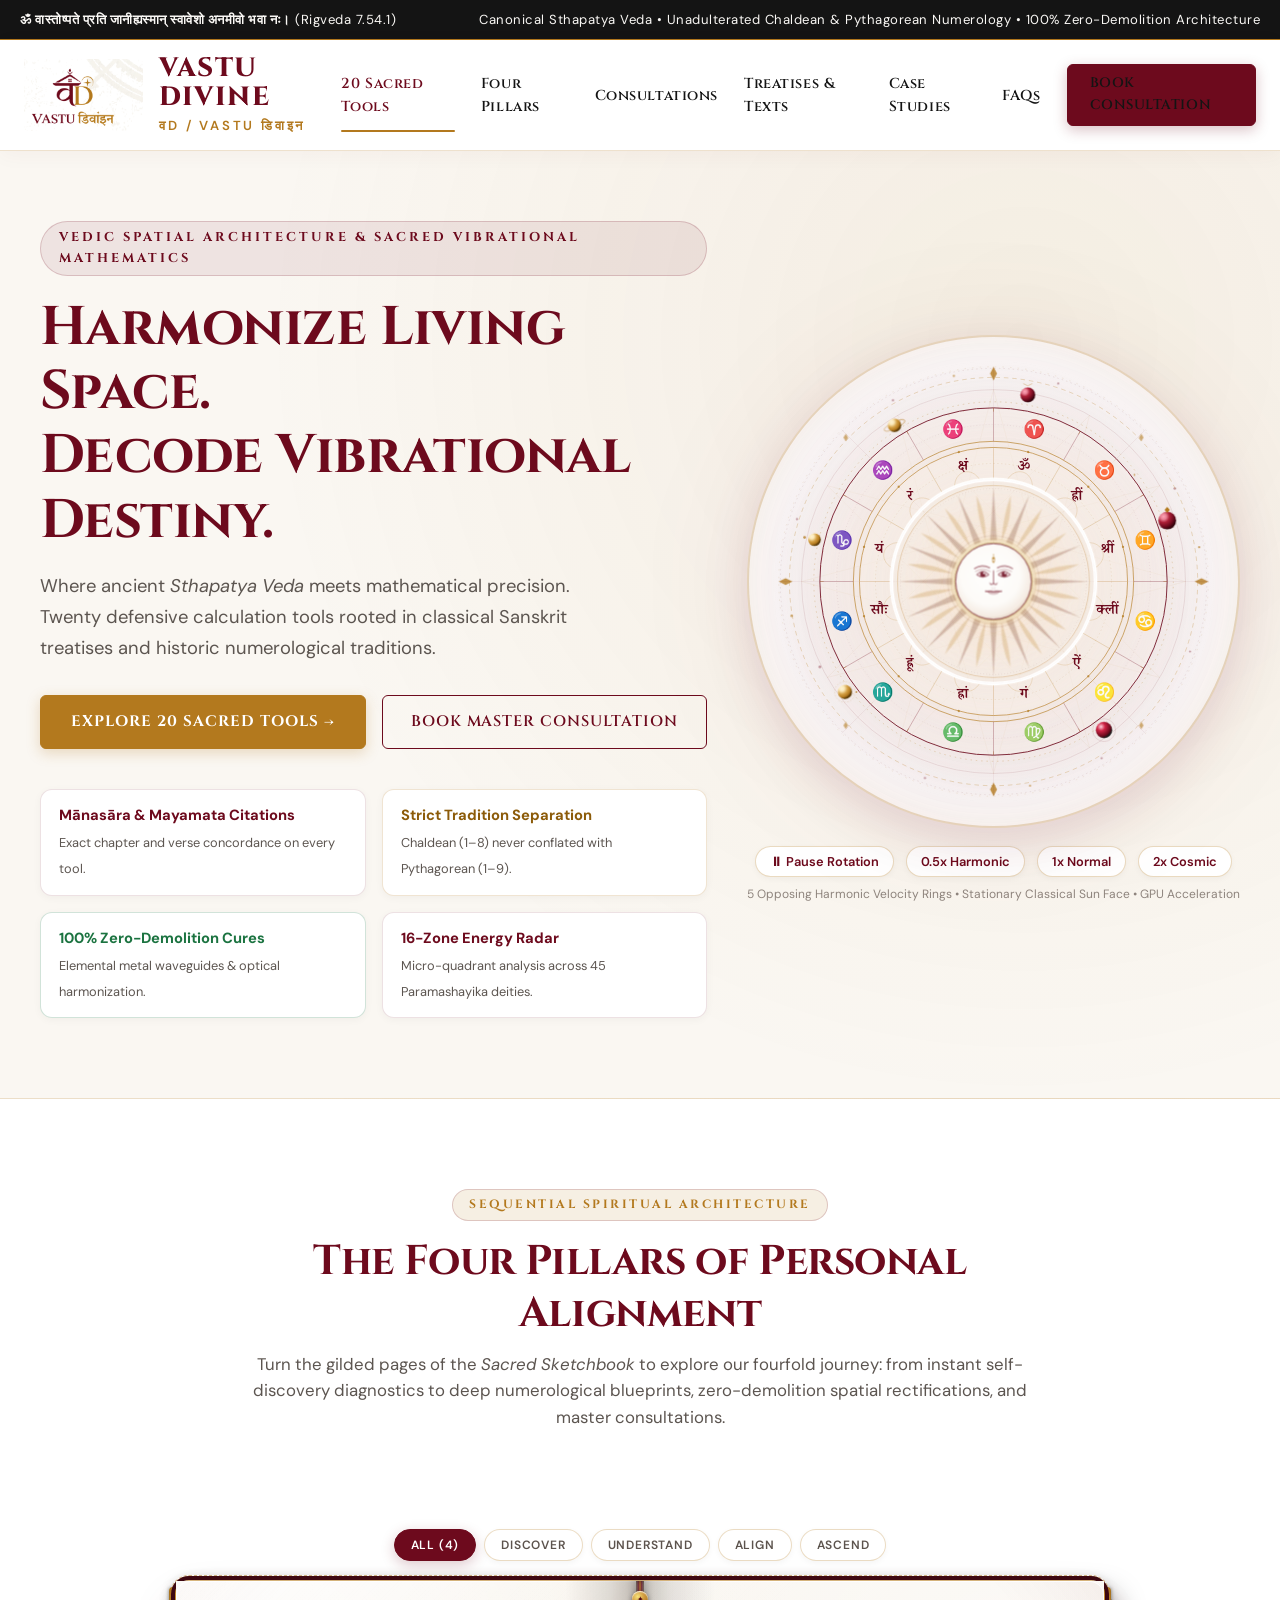
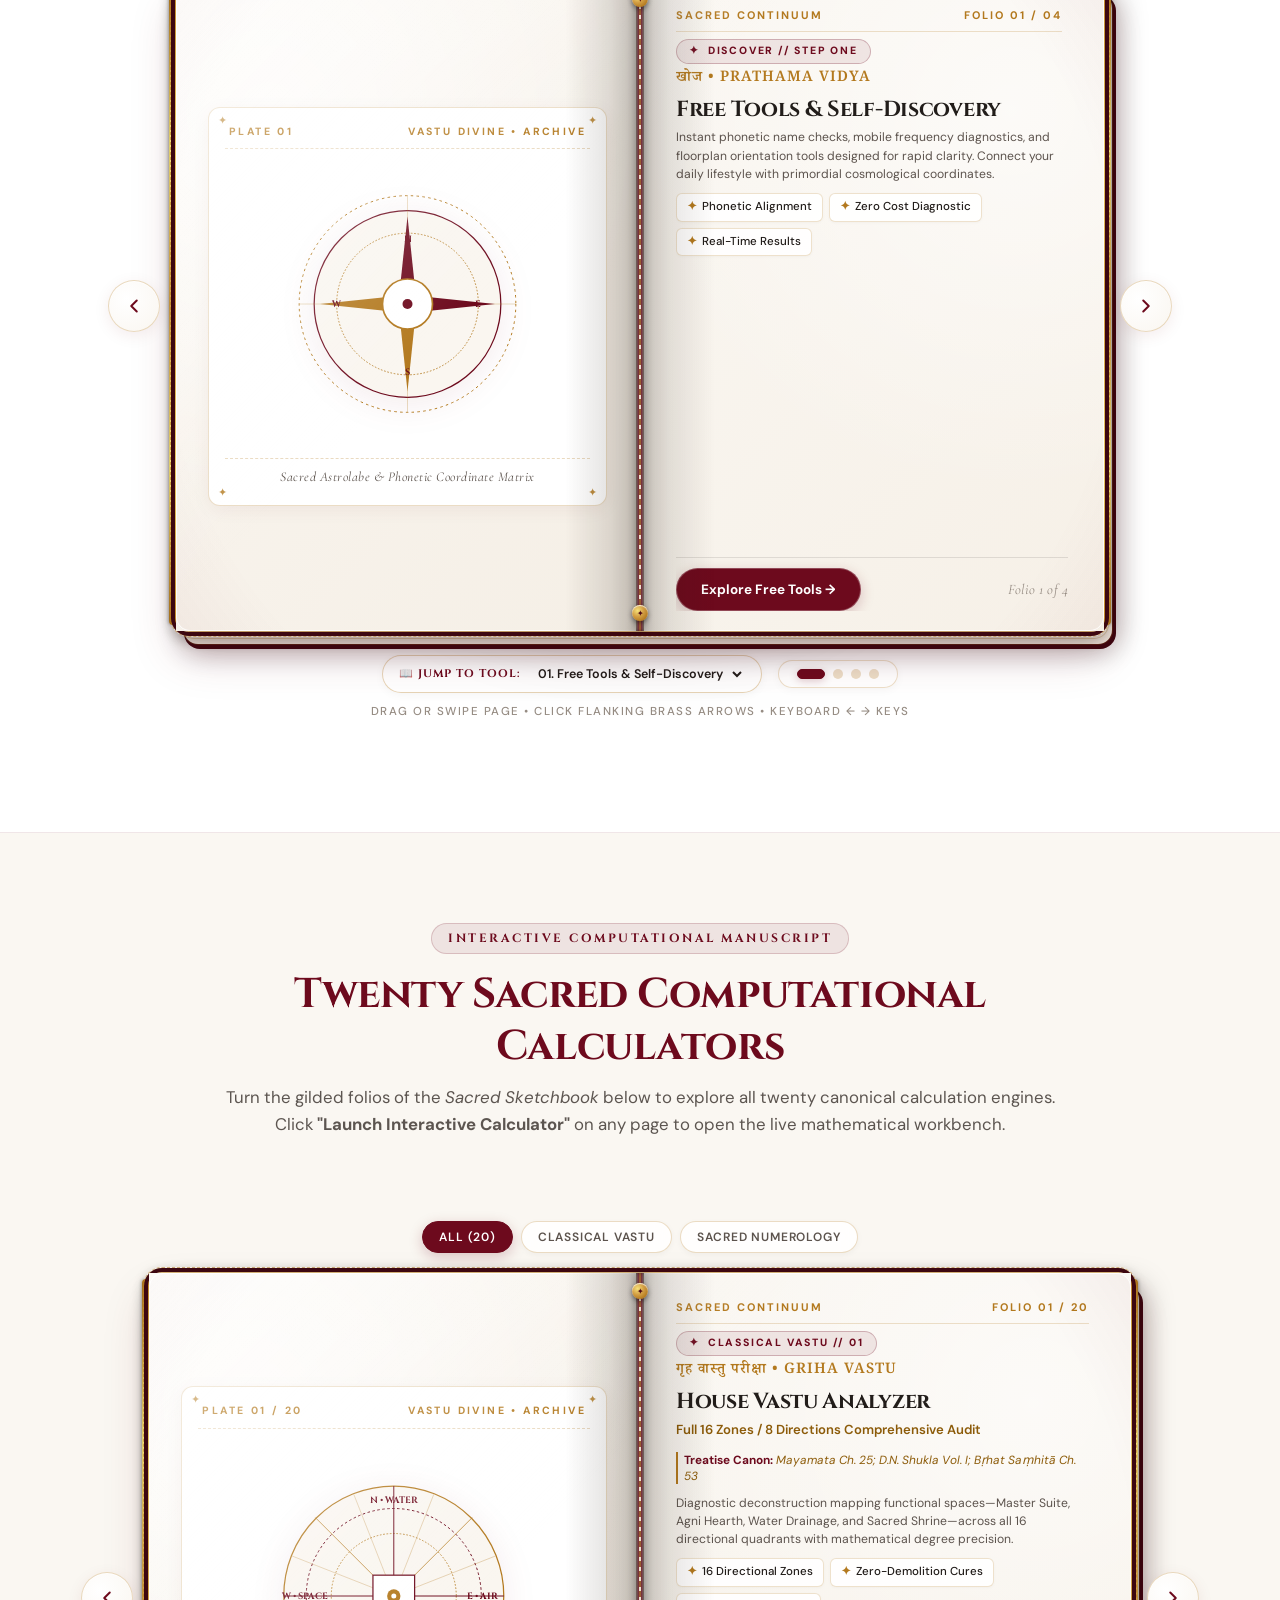
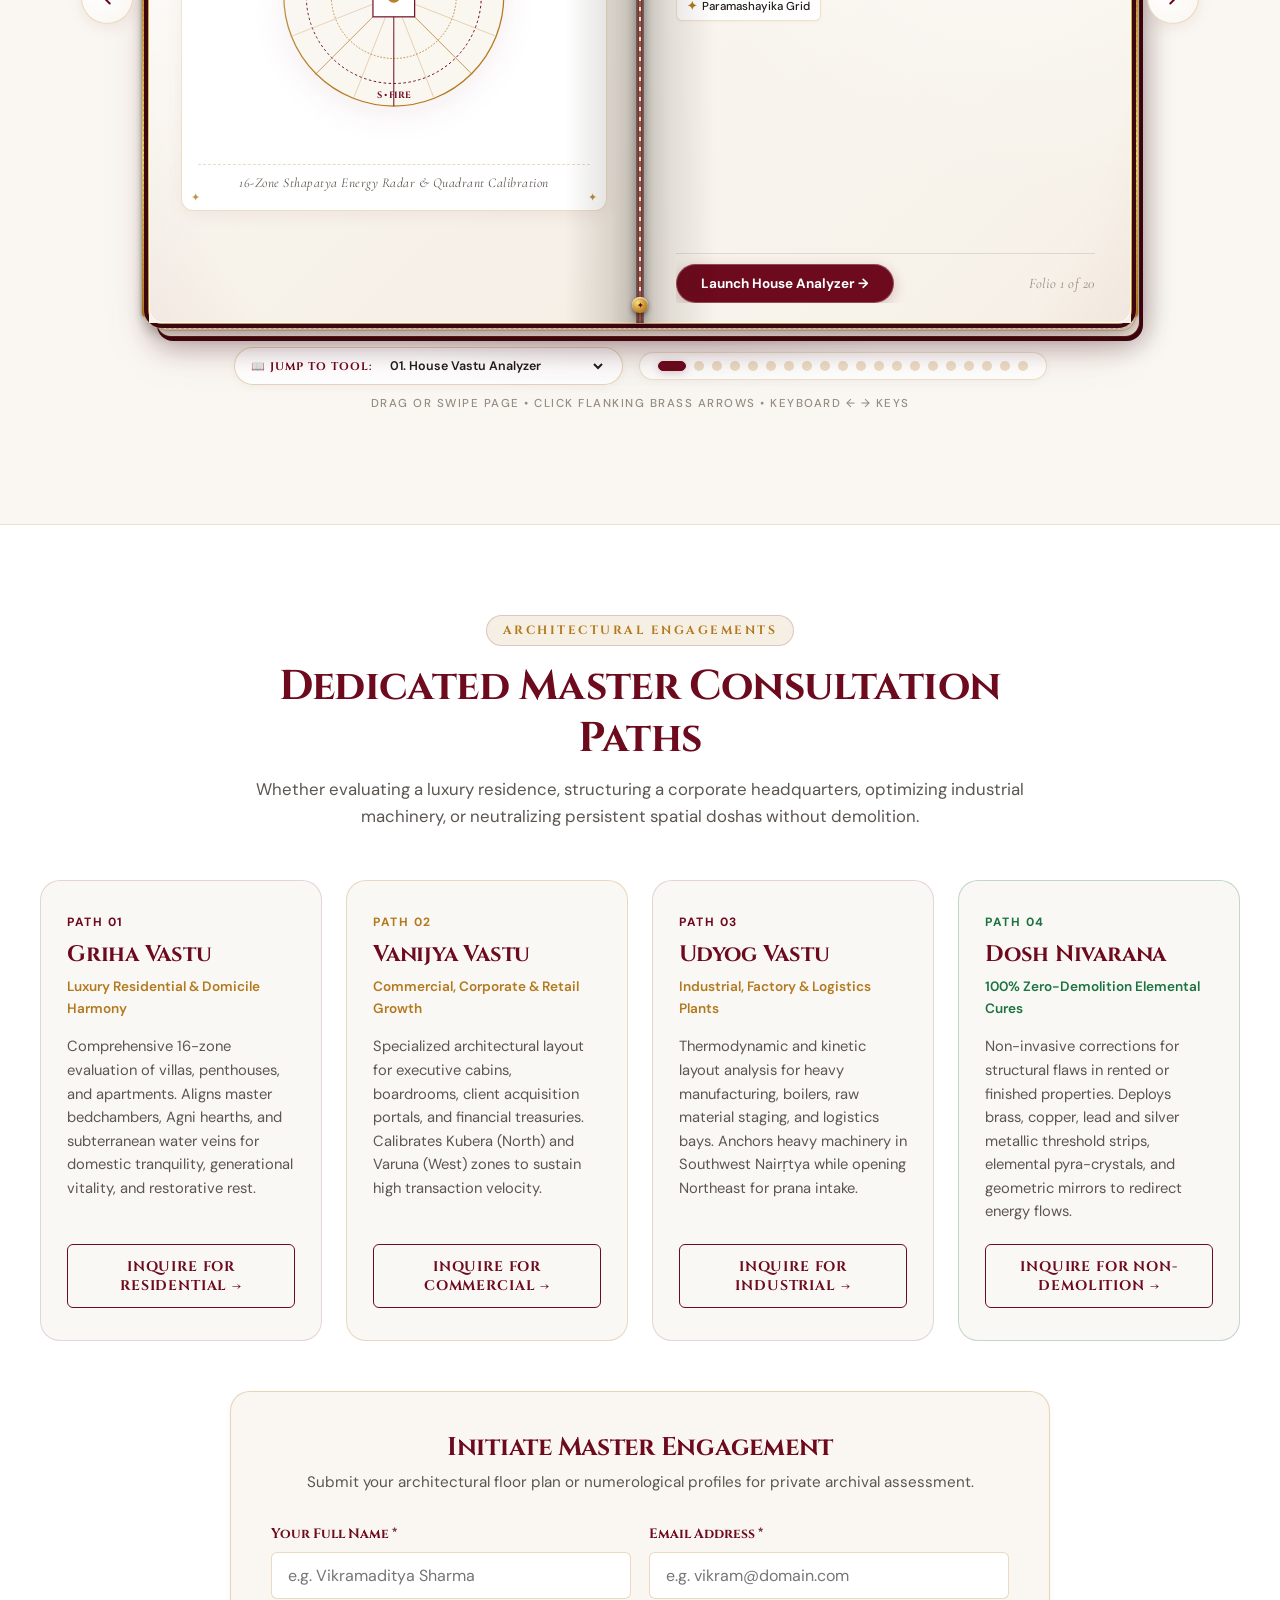
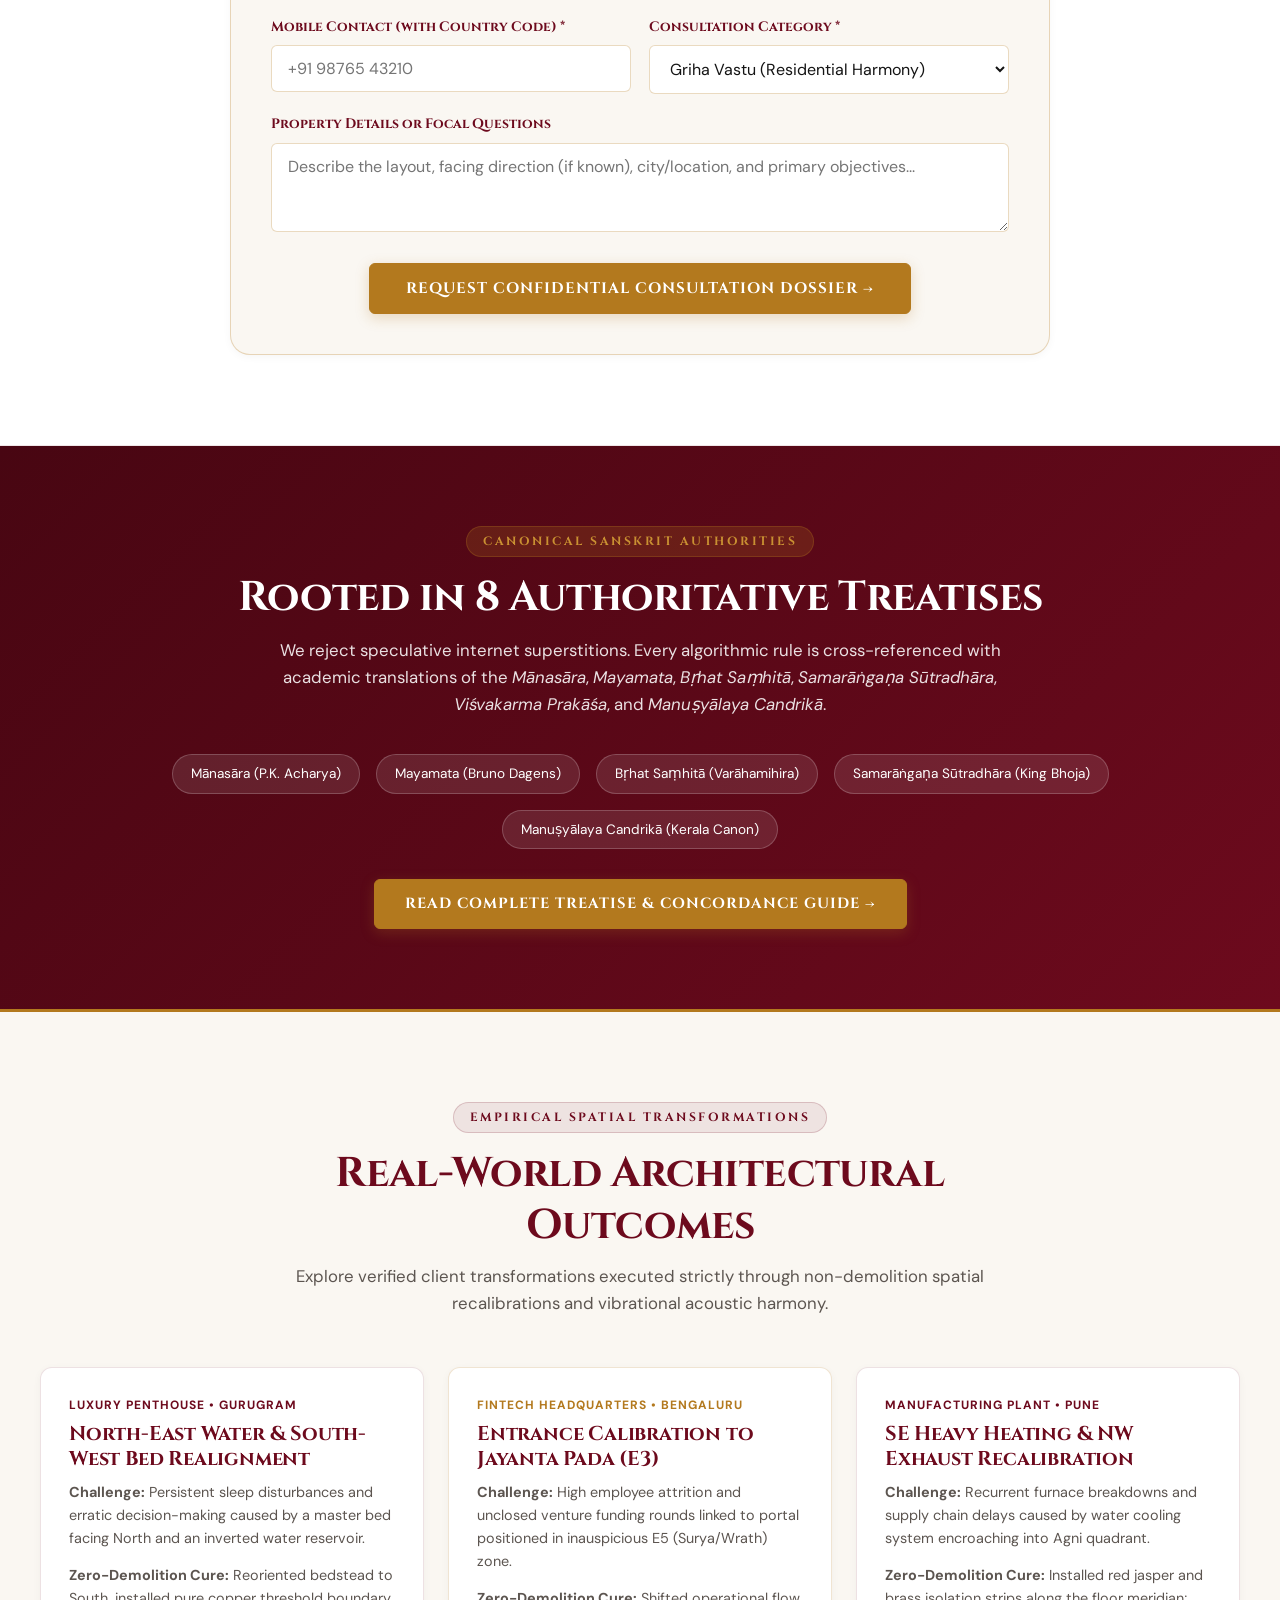
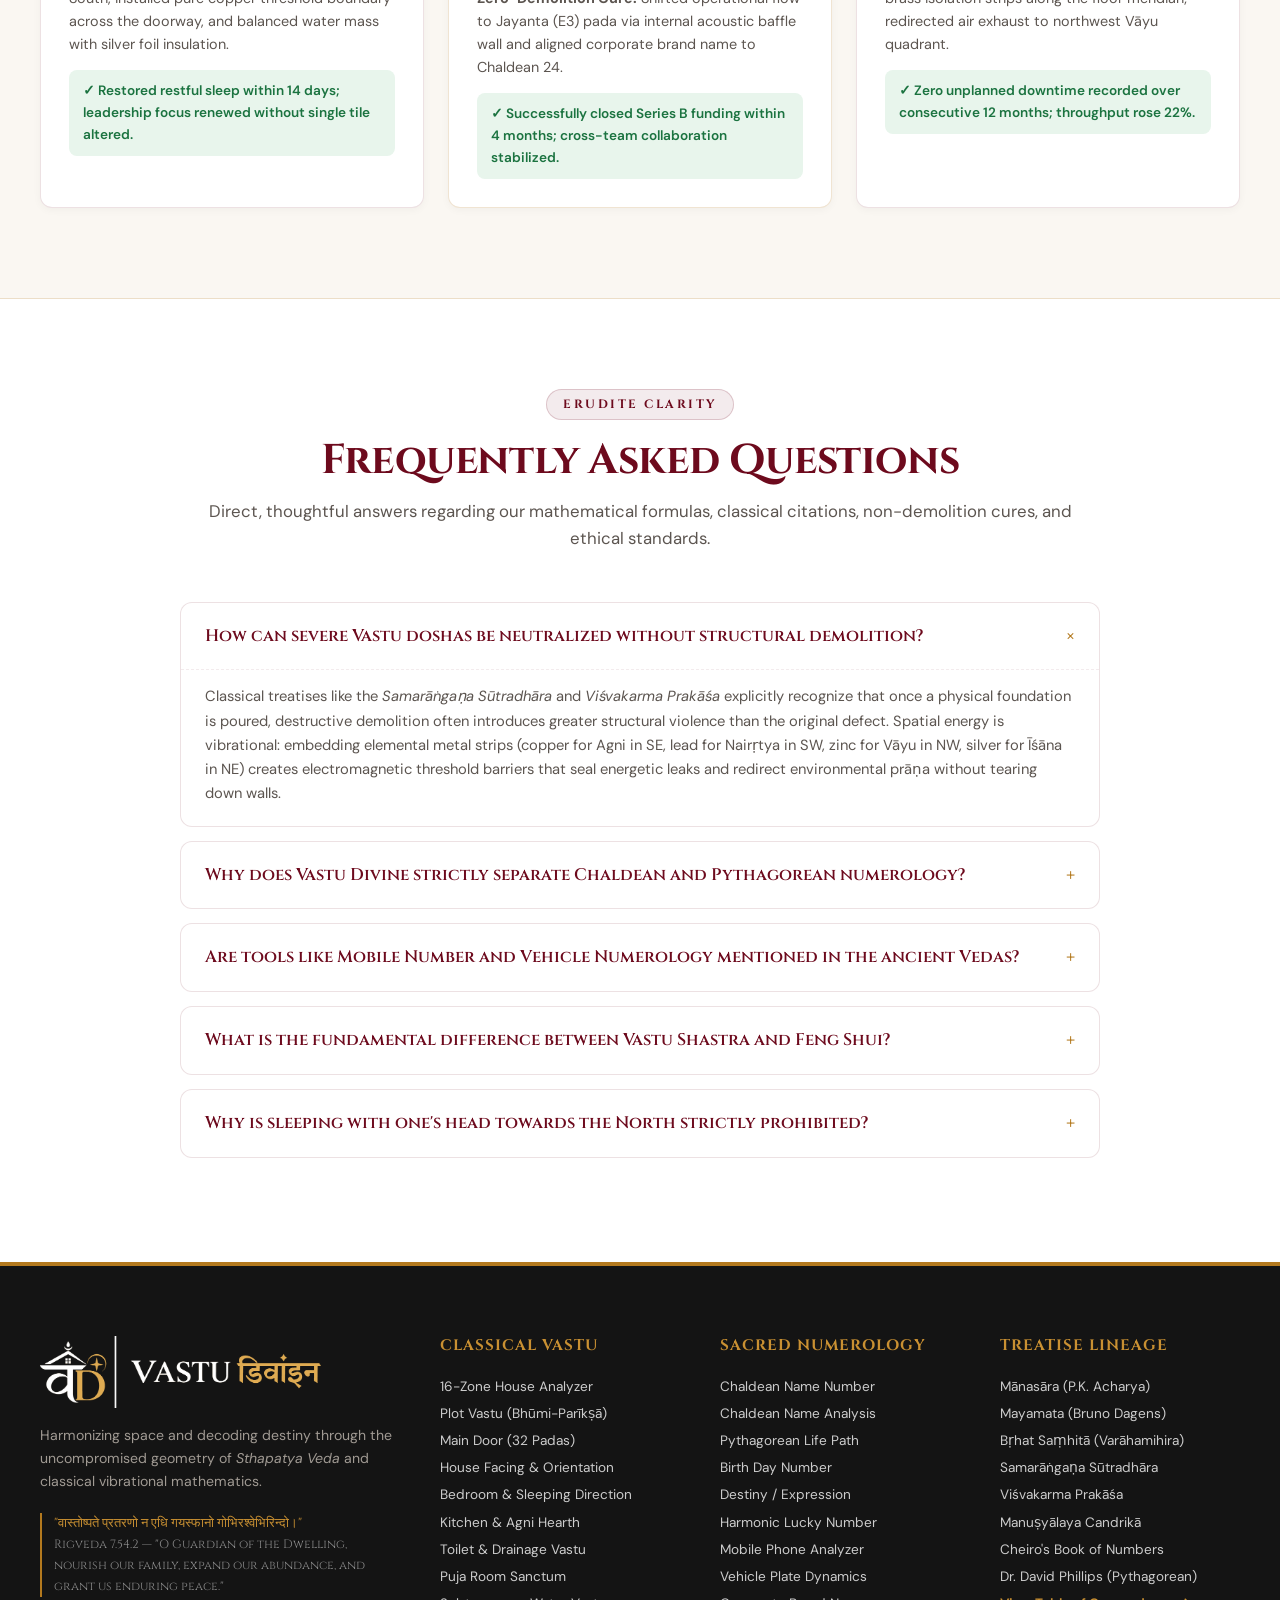
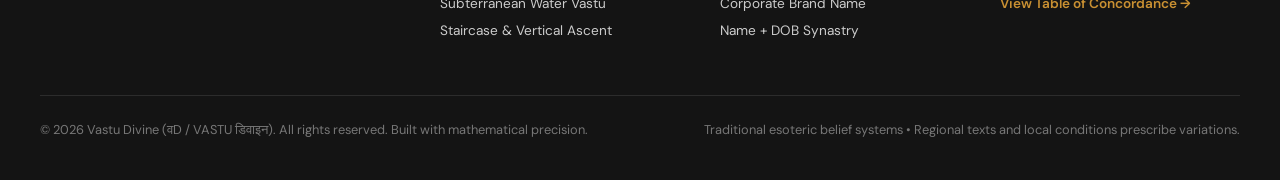
==== index.html @ 29cfda27 "feat: Vastu Divine complete platform with 20 calculation engines, 3D sacred sketchbook, and astrolab" ====
<!DOCTYPE html>
<html lang="en">
<head>
    <meta charset="UTF-8">
    <meta name="viewport" content="width=device-width, initial-scale=1.0">
    <title>Vastu Divine (वD / VASTU डिवाइन) — Vedic Spatial Architecture &amp; Sacred Vibrational Mathematics</title>
    <meta name="description" content="Harmonize living space and decode vibrational destiny. Twenty defensive calculation tools rooted in classical Sanskrit treatises (Mānasāra, Mayamata, Bṛhat Saṃhitā) and historic numerological traditions.">
    <!-- Favicon -->
    <link rel="icon" type="image/svg+xml" href="assets/favicon.svg">
    <link rel="alternate icon" type="image/png" href="assets/favicon.png">
    
    <!-- Google Fonts -->
    <link rel="preconnect" href="https://fonts.googleapis.com">
    <link rel="preconnect" href="https://fonts.gstatic.com" crossorigin>
    <link href="https://fonts.googleapis.com/css2?family=Cinzel:wght@400;500;600;700;800&family=Cormorant+Garamond:ital,wght@0,400;0,500;0,600;0,700;1,400&family=DM+Sans:ital,opsz,wght@0,9..40,300;0,9..40,400;0,9..40,500;0,9..40,600;0,9..40,700&family=Noto+Serif+Devanagari:wght@400;600;700&display=swap" rel="stylesheet">
    
    <!-- Core Stylesheets -->
    <link rel="stylesheet" href="css/main.css">
    <link rel="stylesheet" href="css/astrolabe.css">
    <link rel="stylesheet" href="css/sketchbook.css">

    <style>
        /* Additional page-specific enhancements */
        .top-benediction-bar {
            background-color: var(--clr-black);
            color: #FAF8F5;
            padding: 9px 20px;
            font-size: 0.82rem;
            display: flex;
            justify-content: space-between;
            align-items: center;
            border-bottom: 1px solid var(--clr-gold);
            letter-spacing: 0.5px;
        }
        @media (max-width: 768px) {
            .top-benediction-bar {
                flex-direction: column;
                gap: 4px;
                text-align: center;
            }
        }
        .header-sticky {
            position: sticky;
            top: 0;
            z-index: 1000;
            background: rgba(255, 255, 255, 0.96);
            backdrop-filter: blur(12px);
            border-bottom: 1px solid rgba(179, 121, 30, 0.22);
            box-shadow: 0 4px 20px rgba(109, 10, 29, 0.04);
            padding: 14px 24px;
        }
        .header-nav-container {
            max-width: 1240px;
            margin: 0 auto;
            display: flex;
            align-items: center;
            justify-content: space-between;
        }
        .nav-links {
            display: flex;
            align-items: center;
            gap: 26px;
        }
        .nav-link {
            font-size: 0.92rem;
            font-weight: 600;
            color: var(--clr-text-main);
            text-decoration: none;
            transition: color 0.2s ease;
            position: relative;
        }
        .nav-link:hover {
            color: var(--clr-maroon);
        }
        .nav-link.active {
            color: var(--clr-maroon);
        }
        .nav-link.active::after {
            content: '';
            position: absolute;
            bottom: -6px;
            left: 0;
            right: 0;
            height: 2px;
            background: var(--clr-gold);
            border-radius: 2px;
        }
        .mobile-menu-btn {
            display: none;
            background: none;
            border: 1px solid var(--clr-maroon);
            color: var(--clr-maroon);
            padding: 8px 12px;
            border-radius: 6px;
            font-size: 1.2rem;
            cursor: pointer;
        }
        @media (max-width: 960px) {
            .nav-links {
                display: none;
            }
            .nav-links.open {
                display: flex;
                flex-direction: column;
                position: absolute;
                top: 100%;
                left: 0;
                right: 0;
                background: #FFFFFF;
                padding: 20px;
                border-bottom: 2px solid var(--clr-gold);
                box-shadow: 0 10px 30px rgba(0,0,0,0.1);
                gap: 16px;
            }
            .mobile-menu-btn {
                display: block;
            }
        }
        .astrolabe-controls-overlay {
            margin-top: 18px;
            display: flex;
            align-items: center;
            justify-content: center;
            gap: 12px;
            flex-wrap: wrap;
        }
        .astrolabe-btn {
            background: #FFFFFF;
            border: 1px solid var(--clr-gold-border);
            color: var(--clr-maroon);
            padding: 6px 14px;
            border-radius: 9999px;
            font-size: 0.8rem;
            font-weight: 600;
            cursor: pointer;
            transition: all 0.2s ease;
            box-shadow: 0 2px 6px rgba(0,0,0,0.04);
        }
        .astrolabe-btn:hover {
            background: var(--clr-maroon);
            color: #FFFFFF;
            border-color: var(--clr-maroon);
        }
        .tools-filter-bar {
            display: flex;
            justify-content: center;
            gap: 12px;
            margin-bottom: 40px;
            flex-wrap: wrap;
        }
        .tools-filter-btn {
            background: #FFFFFF;
            border: 1px solid var(--clr-maroon-border);
            color: var(--clr-text-main);
            padding: 10px 24px;
            border-radius: 9999px;
            font-size: 0.92rem;
            font-weight: 600;
            cursor: pointer;
            transition: all 0.25s ease;
        }
        .tools-filter-btn:hover, .tools-filter-btn.active {
            background: var(--clr-maroon);
            color: #FFFFFF;
            border-color: var(--clr-maroon);
            box-shadow: 0 4px 14px rgba(109, 10, 29, 0.25);
        }
        .tools-card-grid {
            display: grid;
            grid-template-columns: repeat(auto-fill, minmax(280px, 1fr));
            gap: 24px;
        }
        .tool-card {
            background: #FFFFFF;
            border: 1px solid rgba(179, 121, 30, 0.2);
            border-radius: var(--radius-lg);
            padding: 24px;
            display: flex;
            flex-direction: column;
            transition: transform 0.25s ease, box-shadow 0.25s ease, border-color 0.25s ease;
            position: relative;
            box-shadow: var(--shadow-sm);
        }
        .tool-card:hover {
            transform: translateY(-4px);
            box-shadow: var(--shadow-lg);
            border-color: var(--clr-gold);
        }
        .tool-card-category {
            display: inline-block;
            align-self: flex-start;
            font-size: 0.72rem;
            font-weight: 700;
            text-transform: uppercase;
            letter-spacing: 1.5px;
            padding: 4px 10px;
            border-radius: var(--radius-sm);
            margin-bottom: 12px;
        }
        .tool-card-category.vastu {
            background: var(--clr-maroon-soft);
            color: var(--clr-maroon);
        }
        .tool-card-category.num {
            background: var(--clr-gold-soft);
            color: #8C5B09;
        }
        .tool-card-category.modern {
            background: rgba(20, 20, 20, 0.08);
            color: #333333;
        }
        .tool-card-title {
            font-family: var(--font-heading);
            font-size: 1.2rem;
            color: var(--clr-maroon);
            margin-bottom: 6px;
            line-height: 1.3;
        }
        .tool-card-subtitle {
            font-size: 0.82rem;
            color: var(--clr-gold);
            font-weight: 600;
            margin-bottom: 10px;
        }
        .tool-card-desc {
            font-size: 0.88rem;
            color: var(--clr-text-muted);
            line-height: 1.55;
            margin-bottom: 16px;
            flex-grow: 1;
        }
        .tool-card-source {
            font-size: 0.78rem;
            color: var(--clr-text-dim);
            border-top: 1px dashed rgba(109, 10, 29, 0.12);
            padding-top: 10px;
            margin-bottom: 16px;
            font-style: italic;
        }
        .tool-card-btn {
            width: 100%;
            background: #FFFFFF;
            border: 1.5px solid var(--clr-maroon);
            color: var(--clr-maroon);
            padding: 10px 18px;
            border-radius: 9999px;
            font-size: 0.88rem;
            font-weight: 600;
            cursor: pointer;
            transition: all 0.2s ease;
            text-align: center;
        }
        .tool-card-btn:hover {
            background: var(--clr-maroon);
            color: #FFFFFF;
        }

        /* Workbench Modal */
        .modal-overlay {
            position: fixed;
            top: 0;
            left: 0;
            right: 0;
            bottom: 0;
            background: rgba(20, 20, 20, 0.72);
            backdrop-filter: blur(6px);
            z-index: 2000;
            display: none;
            align-items: center;
            justify-content: center;
            padding: 20px;
            opacity: 0;
            transition: opacity 0.3s ease;
        }
        .modal-overlay.active {
            display: flex;
            opacity: 1;
        }
        .modal-window {
            background: #FFFFFF;
            border-radius: var(--radius-lg);
            width: 100%;
            max-width: 820px;
            max-height: 90vh;
            overflow-y: auto;
            border: 2px solid var(--clr-gold-border);
            box-shadow: 0 20px 60px rgba(109, 10, 29, 0.25);
            animation: modalSlideUp 0.3s var(--ease-smooth);
            position: relative;
        }
        @keyframes modalSlideUp {
            from { transform: translateY(30px); opacity: 0; }
            to { transform: translateY(0); opacity: 1; }
        }
        .modal-header {
            background: linear-gradient(135deg, var(--clr-maroon-dark) 0%, var(--clr-maroon) 100%);
            color: #FFFFFF;
            padding: 20px 24px;
            display: flex;
            align-items: center;
            justify-content: space-between;
            position: sticky;
            top: 0;
            z-index: 10;
        }
        .modal-header h3 {
            color: #FFFFFF;
            font-size: 1.25rem;
            margin: 0;
        }
        .modal-close-btn {
            background: none;
            border: none;
            color: #FFFFFF;
            font-size: 1.6rem;
            cursor: pointer;
            padding: 0 6px;
            line-height: 1;
            transition: transform 0.2s ease;
        }
        .modal-close-btn:hover {
            transform: scale(1.15);
            color: var(--clr-gold-pale);
        }
        .modal-body {
            padding: 28px;
        }
        .modal-form-grid {
            display: grid;
            grid-template-columns: repeat(auto-fit, minmax(240px, 1fr));
            gap: 16px;
            margin-bottom: 24px;
        }

        /* Standardized 6-field Result Card in Modal */
        .result-card-container {
            margin-top: 24px;
            background: #FAF7F2;
            border: 1px solid var(--clr-gold-border);
            border-radius: var(--radius-md);
            padding: 24px;
            display: none;
            box-shadow: inset 0 2px 6px rgba(0,0,0,0.03);
        }
        .result-card-container.visible {
            display: block;
            animation: fadeIn 0.3s ease;
        }
        @keyframes fadeIn {
            from { opacity: 0; transform: translateY(6px); }
            to { opacity: 1; transform: translateY(0); }
        }
        .result-header-row {
            display: flex;
            justify-content: space-between;
            align-items: flex-start;
            margin-bottom: 14px;
            border-bottom: 1px solid rgba(179, 121, 30, 0.25);
            padding-bottom: 12px;
            flex-wrap: wrap;
            gap: 10px;
        }
        .result-field-name {
            font-family: var(--font-heading);
            font-size: 1.25rem;
            color: var(--clr-maroon);
            font-weight: 700;
        }
        .result-score-badge {
            font-size: 0.85rem;
            font-weight: 700;
            padding: 5px 12px;
            border-radius: 9999px;
            text-transform: uppercase;
            letter-spacing: 0.5px;
        }
        .score-auspicious {
            background: var(--clr-auspicious-bg);
            color: var(--clr-auspicious);
            border: 1px solid rgba(27, 115, 64, 0.3);
        }
        .score-moderate {
            background: var(--clr-neutral-bg);
            color: var(--clr-neutral);
            border: 1px solid rgba(138, 109, 20, 0.3);
        }
        .score-inauspicious {
            background: var(--clr-inauspicious-bg);
            color: var(--clr-inauspicious);
            border: 1px solid rgba(163, 28, 36, 0.3);
        }
        .result-schema-item {
            margin-bottom: 12px;
            font-size: 0.92rem;
            line-height: 1.6;
        }
        .result-schema-label {
            font-weight: 700;
            color: var(--clr-maroon);
            display: block;
            font-size: 0.8rem;
            text-transform: uppercase;
            letter-spacing: 1px;
            margin-bottom: 2px;
        }
        .result-disclaimer-box {
            margin-top: 16px;
            padding: 12px 14px;
            background: #FFFFFF;
            border-left: 3px solid var(--clr-gold);
            font-size: 0.82rem;
            color: var(--clr-text-muted);
            border-radius: 0 var(--radius-sm) var(--radius-sm) 0;
            font-style: italic;
        }
        .result-actions {
            margin-top: 20px;
            display: flex;
            gap: 10px;
            flex-wrap: wrap;
        }
        .visualizer-preview-box {
            margin: 16px 0;
            display: flex;
            justify-content: center;
            align-items: center;
            background: #FFFFFF;
            padding: 16px;
            border-radius: var(--radius-md);
            border: 1px solid rgba(179, 121, 30, 0.2);
        }

        /* FAQ Accordion */
        .faq-item {
            background: #FFFFFF;
            border: 1px solid rgba(109, 10, 29, 0.12);
            border-radius: var(--radius-md);
            margin-bottom: 14px;
            overflow: hidden;
            transition: border-color 0.2s ease;
        }
        .faq-item:hover {
            border-color: var(--clr-gold);
        }
        .faq-question {
            padding: 18px 24px;
            font-family: var(--font-heading);
            font-size: 1.05rem;
            color: var(--clr-maroon);
            font-weight: 600;
            cursor: pointer;
            display: flex;
            justify-content: space-between;
            align-items: center;
            user-select: none;
        }
        .faq-answer {
            padding: 0 24px 20px;
            font-size: 0.92rem;
            color: var(--clr-text-muted);
            line-height: 1.65;
            display: none;
            border-top: 1px dashed rgba(109, 10, 29, 0.08);
            padding-top: 14px;
        }
        .faq-item.active .faq-answer {
            display: block;
        }
        .faq-icon {
            font-size: 1.2rem;
            color: var(--clr-gold);
            transition: transform 0.2s ease;
        }
        .faq-item.active .faq-icon {
            transform: rotate(45deg);
        }
    </style>
</head>
<body>

    <!-- 1. Top Benediction Bar -->
    <div class="top-benediction-bar">
        <div>
            <strong>ॐ वास्तोष्पते प्रति जानीह्यस्मान् स्वावेशो अनमीवो भवा नः।</strong> (Rigveda 7.54.1)
        </div>
        <div>
            Canonical Sthapatya Veda &bull; Unadulterated Chaldean &amp; Pythagorean Numerology &bull; 100% Zero-Demolition Architecture
        </div>
    </div>

    <!-- 2. Sticky Header Navigation -->
    <header class="header-sticky">
        <div class="header-nav-container">
            <a href="#hero" class="brand-lockup" style="display: flex; align-items: center; gap: 16px; text-decoration: none;">
                <img src="assets/logo-icon.png" alt="Vastu Divine Logo" style="height: 72px; width: auto; object-fit: contain;">
                <div>
                    <div style="font-family: var(--font-heading); font-size: 1.65rem; font-weight: 800; color: var(--clr-maroon); letter-spacing: 1.5px; line-height: 1.1;">VASTU DIVINE</div>
                    <div style="font-size: 0.82rem; color: var(--clr-gold); font-weight: 600; letter-spacing: 2.8px; margin-top: 3px;">वD / VASTU डिवाइन</div>
                </div>
            </a>
            
            <nav class="nav-links" id="primary-nav">
                <a href="#tools-suite" class="nav-link active">20 Sacred Tools</a>
                <a href="#four-pillars" class="nav-link">Four Pillars</a>
                <a href="#consultation-paths" class="nav-link">Consultations</a>
                <a href="pages/methodology.html" class="nav-link">Treatises &amp; Texts</a>
                <a href="#case-studies" class="nav-link">Case Studies</a>
                <a href="#faqs" class="nav-link">FAQs</a>
                <a href="#consultation-paths" class="btn btn-primary" style="padding: 8px 22px; font-size: 0.85rem;">Book Consultation</a>
            </nav>

            <button class="mobile-menu-btn" id="mobile-toggle" aria-label="Toggle Navigation">☰</button>
        </div>
    </header>

    <!-- 3. Hero Section with Live Celestial Sun Astrolabe -->
    <section class="hero-section" id="hero" style="padding: 70px 20px 80px; background: radial-gradient(circle at 80% 20%, rgba(179, 121, 30, 0.08) 0%, transparent 60%), #FAF7F2; border-bottom: 1px solid rgba(179, 121, 30, 0.2);">
        <div class="container hero-grid" style="display: grid; grid-template-columns: 1.15fr 0.85fr; gap: 40px; align-items: center; max-width: 1240px; margin: 0 auto;">
            
            <!-- Hero Left Column -->
            <div class="hero-content">
                <div class="hero-eyebrow" style="font-size: 0.8rem; font-weight: 700; text-transform: uppercase; letter-spacing: 3px; color: var(--clr-maroon); background: var(--clr-maroon-soft); border: 1px solid var(--clr-maroon-border); padding: 6px 18px; border-radius: 9999px; display: inline-block; margin-bottom: 20px;">
                    Vedic Spatial Architecture &amp; Sacred Vibrational Mathematics
                </div>
                <h1 class="hero-headline" style="font-size: clamp(2.2rem, 4.5vw, 3.4rem); line-height: 1.18; margin-bottom: 18px; color: var(--clr-maroon);">
                    Harmonize Living Space. <br>Decode Vibrational Destiny.
                </h1>
                <p class="hero-desc" style="font-size: 1.15rem; color: var(--clr-text-muted); line-height: 1.7; margin-bottom: 30px; max-width: 580px;">
                    Where ancient <em>Sthapatya Veda</em> meets mathematical precision. Twenty defensive calculation tools rooted in classical Sanskrit treatises and historic numerological traditions.
                </p>

                <div class="hero-actions" style="display: flex; gap: 16px; margin-bottom: 40px; flex-wrap: wrap;">
                    <a href="#tools-suite" class="btn btn-gold" style="padding: 14px 30px; font-size: 0.95rem; font-weight: 700; text-transform: uppercase; letter-spacing: 1px;">
                        Explore 20 Sacred Tools →
                    </a>
                    <a href="#consultation-paths" class="btn btn-outline" style="padding: 14px 28px; font-size: 0.95rem; font-weight: 600;">
                        Book Master Consultation
                    </a>
                </div>

                <!-- Trust Indicators Grid -->
                <div class="trust-grid" style="display: grid; grid-template-columns: repeat(2, 1fr); gap: 16px;">
                    <div style="background: #FFFFFF; padding: 14px 18px; border-radius: 12px; border: 1px solid rgba(109, 10, 29, 0.12); box-shadow: var(--shadow-sm);">
                        <strong style="color: var(--clr-maroon); font-size: 0.92rem; display: block; margin-bottom: 2px;">Mānasāra &amp; Mayamata Citations</strong>
                        <span style="font-size: 0.8rem; color: var(--clr-text-muted);">Exact chapter and verse concordance on every tool.</span>
                    </div>
                    <div style="background: #FFFFFF; padding: 14px 18px; border-radius: 12px; border: 1px solid rgba(179, 121, 30, 0.2); box-shadow: var(--shadow-sm);">
                        <strong style="color: #8C5B09; font-size: 0.92rem; display: block; margin-bottom: 2px;">Strict Tradition Separation</strong>
                        <span style="font-size: 0.8rem; color: var(--clr-text-muted);">Chaldean (1–8) never conflated with Pythagorean (1–9).</span>
                    </div>
                    <div style="background: #FFFFFF; padding: 14px 18px; border-radius: 12px; border: 1px solid rgba(27, 115, 64, 0.2); box-shadow: var(--shadow-sm);">
                        <strong style="color: var(--clr-auspicious); font-size: 0.92rem; display: block; margin-bottom: 2px;">100% Zero-Demolition Cures</strong>
                        <span style="font-size: 0.8rem; color: var(--clr-text-muted);">Elemental metal waveguides &amp; optical harmonization.</span>
                    </div>
                    <div style="background: #FFFFFF; padding: 14px 18px; border-radius: 12px; border: 1px solid rgba(109, 10, 29, 0.12); box-shadow: var(--shadow-sm);">
                        <strong style="color: var(--clr-maroon); font-size: 0.92rem; display: block; margin-bottom: 2px;">16-Zone Energy Radar</strong>
                        <span style="font-size: 0.8rem; color: var(--clr-text-muted);">Micro-quadrant analysis across 45 Paramashayika deities.</span>
                    </div>
                </div>
            </div>

            <!-- Hero Right Column: Celestial Sun Astrolabe -->
            <div class="hero-astrolabe-wrapper" style="display: flex; flex-direction: column; align-items: center; justify-content: center; position: relative;">
                <div style="position: relative; width: 100%; max-width: 520px; aspect-ratio: 1/1; background: #FFFFFF; border-radius: 50%; padding: 16px; box-shadow: 0 16px 50px rgba(109, 10, 29, 0.1), inset 0 0 30px rgba(179, 121, 30, 0.08); border: 2px solid var(--clr-gold-border);">
                    <div id="hero-astrolabe" class="astrolabe-container" style="width: 100%; height: 100%;"></div>
                </div>

                <!-- Astrolabe Controls -->
                <div class="astrolabe-controls-overlay">
                    <button class="astrolabe-btn" id="astrolabe-pause-play">⏸ Pause Rotation</button>
                    <button class="astrolabe-btn" id="astrolabe-speed-half">0.5x Harmonic</button>
                    <button class="astrolabe-btn" id="astrolabe-speed-1x">1x Normal</button>
                    <button class="astrolabe-btn" id="astrolabe-speed-2x">2x Cosmic</button>
                </div>
                <div style="font-size: 0.75rem; color: var(--clr-text-dim); margin-top: 8px;">
                    5 Opposing Harmonic Velocity Rings &bull; Stationary Classical Sun Face &bull; GPU Acceleration
                </div>
            </div>

        </div>
    </section>

    <!-- 4. Four Pillars of Personal Alignment (3D Interactive Sketchbook) -->
    <section class="section" id="four-pillars" style="padding: 90px 20px; background: #FFFFFF; border-bottom: 1px solid rgba(109, 10, 29, 0.1);">
        <div class="container" style="max-width: 1240px; margin: 0 auto;">
            <div style="text-align: center; max-width: 780px; margin: 0 auto 50px;">
                <span class="hero-eyebrow" style="font-size: 0.75rem; font-weight: 700; text-transform: uppercase; letter-spacing: 2.5px; color: var(--clr-gold); background: var(--clr-gold-soft); padding: 5px 16px; border-radius: 9999px; display: inline-block; margin-bottom: 14px;">
                    Sequential Spiritual Architecture
                </span>
                <h2 style="font-size: clamp(1.8rem, 3.5vw, 2.6rem); color: var(--clr-maroon); margin-bottom: 12px;">
                    The Four Pillars of Personal Alignment
                </h2>
                <p style="font-size: 1.05rem; color: var(--clr-text-muted); line-height: 1.6;">
                    Turn the gilded pages of the <em>Sacred Sketchbook</em> to explore our fourfold journey: from instant self-discovery diagnostics to deep numerological blueprints, zero-demolition spatial rectifications, and master consultations.
                </p>
            </div>

            <!-- Sketchbook Component Container -->
            <div style="display: flex; justify-content: center; width: 100%;">
                <div id="sketchbook-pillars" style="width: 100%; max-width: 960px;"></div>
            </div>
        </div>
    </section>

    <!-- 5. Exactly 20 Sacred Interactive Calculators Hub in 3D Manuscript Sketchbook -->
    <section class="section" id="tools-suite" style="padding: 90px 20px; background: #FAF7F2; border-bottom: 1px solid rgba(179, 121, 30, 0.2);">
        <div class="container" style="max-width: 1240px; margin: 0 auto;">
            <div style="text-align: center; max-width: 840px; margin: 0 auto 36px;">
                <span class="hero-eyebrow" style="font-size: 0.75rem; font-weight: 700; text-transform: uppercase; letter-spacing: 2.5px; color: var(--clr-maroon); background: var(--clr-maroon-soft); padding: 5px 16px; border-radius: 9999px; display: inline-block; margin-bottom: 14px;">
                    Interactive Computational Manuscript
                </span>
                <h2 style="font-size: clamp(1.8rem, 3.5vw, 2.6rem); color: var(--clr-maroon); margin-bottom: 12px;">
                    Twenty Sacred Computational Calculators
                </h2>
                <p style="font-size: 1.05rem; color: var(--clr-text-muted); line-height: 1.6;">
                    Turn the gilded folios of the <em>Sacred Sketchbook</em> below to explore all twenty canonical calculation engines. Click <strong>"Launch Interactive Calculator"</strong> on any page to open the live mathematical workbench.
                </p>
            </div>

            <!-- 3D Sacred Sketchbook Component for All 20 Tools -->
            <div style="display: flex; justify-content: center; width: 100%;">
                <div id="sketchbook-tools" class="sacred-sketchbook-root" style="width: 100%; max-width: 1040px;"></div>
            </div>
        </div>
    </section>

    <!-- 6. Universal Calculation Workbench Modal -->
    <div class="modal-overlay" id="tool-modal" role="dialog" aria-modal="true" aria-labelledby="modal-title">
        <div class="modal-window">
            <div class="modal-header">
                <div>
                    <h3 id="modal-title">Tool Calculator</h3>
                    <div id="modal-subtitle" style="font-size: 0.8rem; color: var(--clr-gold-pale); margin-top: 2px;">Canonical Engine</div>
                </div>
                <button class="modal-close-btn" id="modal-close" aria-label="Close Modal">&times;</button>
            </div>
            
            <div class="modal-body">
                <!-- Form Container -->
                <form id="tool-form">
                    <div class="modal-form-grid" id="modal-form-fields">
                        <!-- Dynamic fields injected via JS -->
                    </div>

                    <div style="display: flex; gap: 12px; align-items: center; justify-content: flex-end; margin-top: 20px;">
                        <button type="button" class="btn btn-outline" id="modal-reset-btn" style="padding: 10px 20px; font-size: 0.9rem;">Reset</button>
                        <button type="submit" class="btn btn-gold" id="modal-calc-btn" style="padding: 10px 26px; font-size: 0.9rem; font-weight: 700;">Calculate Sacred Alignment →</button>
                    </div>
                </form>

                <!-- Visualizer Box (Compass / Mandala / Number Breakdown) -->
                <div id="modal-visualizer" class="visualizer-preview-box" style="display: none;"></div>

                <!-- Standardized 6-Field Canonical Result Card -->
                <div class="result-card-container" id="modal-result-card">
                    <div class="result-header-row">
                        <div>
                            <div class="result-field-name" id="res-element-name">Element Assessment</div>
                            <div style="font-size: 0.82rem; color: var(--clr-gold); font-weight: 600; margin-top: 3px;" id="res-system-named">Classical Vedic Vastu</div>
                        </div>
                        <div class="result-score-badge score-auspicious" id="res-assessment-badge">Highly Auspicious</div>
                    </div>

                    <div class="result-schema-item">
                        <span class="result-schema-label">1. Primary Assessment</span>
                        <div id="res-assessment-text" style="font-weight: 600; color: var(--clr-maroon);">Auspicious alignment</div>
                    </div>

                    <div class="result-schema-item">
                        <span class="result-schema-label">2. Source Reference &amp; Canon</span>
                        <div id="res-source-ref" style="font-style: italic; color: #444;">Bṛhat Saṃhitā Ch. 53; Mayamata Ch. 26</div>
                    </div>

                    <div class="result-schema-item">
                        <span class="result-schema-label">3. Plain-Language Rule &amp; Spatial Physics</span>
                        <div id="res-plain-rule" style="color: var(--clr-text-muted);">Detailed explanation...</div>
                    </div>

                    <div class="result-schema-item" id="res-remedy-block">
                        <span class="result-schema-label">4. Canonical Non-Demolition Remedy</span>
                        <div id="res-remedy" style="color: #6D0A1D; font-weight: 500;">Remedy description...</div>
                    </div>

                    <div class="result-disclaimer-box" id="res-disclaimer">
                        Traditional architectural philosophy; regional texts and local climate conditions may prescribe variations.
                    </div>

                    <!-- Actions -->
                    <div class="result-actions">
                        <button type="button" class="btn btn-outline" id="btn-copy-result" style="padding: 8px 18px; font-size: 0.85rem;">📋 Copy Dossier</button>
                        <button type="button" class="btn btn-outline" id="btn-print-result" style="padding: 8px 18px; font-size: 0.85rem;">🖨️ Print Dossier</button>
                        <a href="#consultation-paths" class="btn btn-gold" id="btn-book-from-result" style="padding: 8px 18px; font-size: 0.85rem;">Book Master Remedy Review →</a>
                    </div>
                </div>

            </div>
        </div>
    </div>

    <!-- 7. Bespoke Consultation Paths Section -->
    <section class="section" id="consultation-paths" style="padding: 90px 20px; background: #FFFFFF; border-bottom: 1px solid rgba(109, 10, 29, 0.1);">
        <div class="container" style="max-width: 1240px; margin: 0 auto;">
            <div style="text-align: center; max-width: 780px; margin: 0 auto 50px;">
                <span class="hero-eyebrow" style="font-size: 0.75rem; font-weight: 700; text-transform: uppercase; letter-spacing: 2.5px; color: var(--clr-gold); background: var(--clr-gold-soft); padding: 5px 16px; border-radius: 9999px; display: inline-block; margin-bottom: 14px;">
                    Architectural Engagements
                </span>
                <h2 style="font-size: clamp(1.8rem, 3.5vw, 2.6rem); color: var(--clr-maroon); margin-bottom: 12px;">
                    Dedicated Master Consultation Paths
                </h2>
                <p style="font-size: 1.05rem; color: var(--clr-text-muted); line-height: 1.6;">
                    Whether evaluating a luxury residence, structuring a corporate headquarters, optimizing industrial machinery, or neutralizing persistent spatial doshas without demolition.
                </p>
            </div>

            <div style="display: grid; grid-template-columns: repeat(auto-fit, minmax(280px, 1fr)); gap: 24px; margin-bottom: 50px;">
                
                <!-- Path 1: Griha Vastu -->
                <div style="background: #FAF8F5; border: 1px solid rgba(109, 10, 29, 0.15); border-radius: var(--radius-lg); padding: 32px 26px; display: flex; flex-direction: column;">
                    <span style="font-size: 0.75rem; font-weight: 700; letter-spacing: 1.5px; color: var(--clr-maroon); text-transform: uppercase; margin-bottom: 8px;">Path 01</span>
                    <h3 style="font-size: 1.4rem; color: var(--clr-maroon); margin-bottom: 8px;">Griha Vastu</h3>
                    <div style="font-size: 0.85rem; color: var(--clr-gold); font-weight: 600; margin-bottom: 16px;">Luxury Residential &amp; Domicile Harmony</div>
                    <p style="font-size: 0.92rem; color: var(--clr-text-muted); line-height: 1.6; margin-bottom: 20px; flex-grow: 1;">
                        Comprehensive 16-zone evaluation of villas, penthouses, and apartments. Aligns master bedchambers, Agni hearths, and subterranean water veins for domestic tranquility, generational vitality, and restorative rest.
                    </p>
                    <button class="btn btn-outline select-consult-path" data-path="Griha Vastu (Residential)" style="width: 100%;">Inquire for Residential →</button>
                </div>

                <!-- Path 2: Vanijya Vastu -->
                <div style="background: #FAF8F5; border: 1px solid rgba(179, 121, 30, 0.25); border-radius: var(--radius-lg); padding: 32px 26px; display: flex; flex-direction: column;">
                    <span style="font-size: 0.75rem; font-weight: 700; letter-spacing: 1.5px; color: var(--clr-gold); text-transform: uppercase; margin-bottom: 8px;">Path 02</span>
                    <h3 style="font-size: 1.4rem; color: var(--clr-maroon); margin-bottom: 8px;">Vanijya Vastu</h3>
                    <div style="font-size: 0.85rem; color: var(--clr-gold); font-weight: 600; margin-bottom: 16px;">Commercial, Corporate &amp; Retail Growth</div>
                    <p style="font-size: 0.92rem; color: var(--clr-text-muted); line-height: 1.6; margin-bottom: 20px; flex-grow: 1;">
                        Specialized architectural layout for executive cabins, boardrooms, client acquisition portals, and financial treasuries. Calibrates Kubera (North) and Varuna (West) zones to sustain high transaction velocity.
                    </p>
                    <button class="btn btn-outline select-consult-path" data-path="Vanijya Vastu (Commercial)" style="width: 100%;">Inquire for Commercial →</button>
                </div>

                <!-- Path 3: Udyog Vastu -->
                <div style="background: #FAF8F5; border: 1px solid rgba(109, 10, 29, 0.15); border-radius: var(--radius-lg); padding: 32px 26px; display: flex; flex-direction: column;">
                    <span style="font-size: 0.75rem; font-weight: 700; letter-spacing: 1.5px; color: var(--clr-maroon); text-transform: uppercase; margin-bottom: 8px;">Path 03</span>
                    <h3 style="font-size: 1.4rem; color: var(--clr-maroon); margin-bottom: 8px;">Udyog Vastu</h3>
                    <div style="font-size: 0.85rem; color: var(--clr-gold); font-weight: 600; margin-bottom: 16px;">Industrial, Factory &amp; Logistics Plants</div>
                    <p style="font-size: 0.92rem; color: var(--clr-text-muted); line-height: 1.6; margin-bottom: 20px; flex-grow: 1;">
                        Thermodynamic and kinetic layout analysis for heavy manufacturing, boilers, raw material staging, and logistics bays. Anchors heavy machinery in Southwest Nairṛtya while opening Northeast for prana intake.
                    </p>
                    <button class="btn btn-outline select-consult-path" data-path="Udyog Vastu (Industrial)" style="width: 100%;">Inquire for Industrial →</button>
                </div>

                <!-- Path 4: Dosh Nivarana -->
                <div style="background: #FAF8F5; border: 1px solid rgba(27, 115, 64, 0.25); border-radius: var(--radius-lg); padding: 32px 26px; display: flex; flex-direction: column;">
                    <span style="font-size: 0.75rem; font-weight: 700; letter-spacing: 1.5px; color: var(--clr-auspicious); text-transform: uppercase; margin-bottom: 8px;">Path 04</span>
                    <h3 style="font-size: 1.4rem; color: var(--clr-maroon); margin-bottom: 8px;">Dosh Nivarana</h3>
                    <div style="font-size: 0.85rem; color: var(--clr-auspicious); font-weight: 600; margin-bottom: 16px;">100% Zero-Demolition Elemental Cures</div>
                    <p style="font-size: 0.92rem; color: var(--clr-text-muted); line-height: 1.6; margin-bottom: 20px; flex-grow: 1;">
                        Non-invasive corrections for structural flaws in rented or finished properties. Deploys brass, copper, lead and silver metallic threshold strips, elemental pyra-crystals, and geometric mirrors to redirect energy flows.
                    </p>
                    <button class="btn btn-outline select-consult-path" data-path="Dosh Nivarana (Non-Demolition Cures)" style="width: 100%;">Inquire for Non-Demolition →</button>
                </div>

            </div>

            <!-- Interactive Inquiry Form -->
            <div style="background: #FAF7F2; border: 1px solid var(--clr-gold-border); border-radius: var(--radius-lg); padding: 40px; max-width: 820px; margin: 0 auto; box-shadow: var(--shadow-sm);">
                <h3 style="text-align: center; color: var(--clr-maroon); font-size: 1.6rem; margin-bottom: 6px;">Initiate Master Engagement</h3>
                <p style="text-align: center; font-size: 0.95rem; color: var(--clr-text-muted); margin-bottom: 30px;">
                    Submit your architectural floor plan or numerological profiles for private archival assessment.
                </p>

                <form id="consultation-form" onsubmit="handleConsultationSubmit(event)">
                    <div style="display: grid; grid-template-columns: repeat(auto-fit, minmax(240px, 1fr)); gap: 18px; margin-bottom: 20px;">
                        <div>
                            <label class="form-label" for="client-name">Your Full Name *</label>
                            <input type="text" id="client-name" class="form-control" placeholder="e.g. Vikramaditya Sharma" required>
                        </div>
                        <div>
                            <label class="form-label" for="client-email">Email Address *</label>
                            <input type="email" id="client-email" class="form-control" placeholder="e.g. vikram@domain.com" required>
                        </div>
                        <div>
                            <label class="form-label" for="client-phone">Mobile Contact (with Country Code) *</label>
                            <input type="tel" id="client-phone" class="form-control" placeholder="+91 98765 43210" required>
                        </div>
                        <div>
                            <label class="form-label" for="client-category">Consultation Category *</label>
                            <select id="client-category" class="form-control" required>
                                <option value="Griha Vastu (Residential)">Griha Vastu (Residential Harmony)</option>
                                <option value="Vanijya Vastu (Commercial)">Vanijya Vastu (Commercial / Corporate)</option>
                                <option value="Udyog Vastu (Industrial)">Udyog Vastu (Industrial / Manufacturing)</option>
                                <option value="Dosh Nivarana (Non-Demolition Cures)">Dosh Nivarana (Zero-Demolition Cures)</option>
                                <option value="Complete Vastu + Numerology Synthesis">Complete Vastu + Numerology Synthesis</option>
                            </select>
                        </div>
                    </div>

                    <div style="margin-bottom: 24px;">
                        <label class="form-label" for="client-notes">Property Details or Focal Questions</label>
                        <textarea id="client-notes" class="form-control" rows="3" placeholder="Describe the layout, facing direction (if known), city/location, and primary objectives..."></textarea>
                    </div>

                    <div style="text-align: center;">
                        <button type="submit" class="btn btn-gold" style="padding: 14px 36px; font-size: 0.95rem; font-weight: 700; text-transform: uppercase; letter-spacing: 1px;">
                            Request Confidential Consultation Dossier →
                        </button>
                    </div>
                </form>
            </div>
        </div>
    </section>

    <!-- 8. Classical Treatises & Textual Transparency Banner -->
    <section class="section" id="methodology" style="padding: 80px 20px; background: linear-gradient(135deg, var(--clr-maroon-dark) 0%, var(--clr-maroon) 100%); color: #FFFFFF; border-bottom: 3px solid var(--clr-gold);">
        <div class="container" style="max-width: 1240px; margin: 0 auto; text-align: center;">
            <span class="hero-eyebrow" style="font-size: 0.75rem; font-weight: 700; text-transform: uppercase; letter-spacing: 2.5px; color: var(--clr-gold-light); background: rgba(179, 121, 30, 0.2); border: 1px solid var(--clr-gold-border); padding: 5px 16px; border-radius: 9999px; display: inline-block; margin-bottom: 14px;">
                Canonical Sanskrit Authorities
            </span>
            <h2 style="font-size: clamp(1.8rem, 3.5vw, 2.6rem); color: #FFFFFF; margin-bottom: 14px;">
                Rooted in 8 Authoritative Treatises
            </h2>
            <p style="font-size: 1.05rem; color: rgba(255, 255, 255, 0.88); max-width: 760px; margin: 0 auto 36px; line-height: 1.6;">
                We reject speculative internet superstitions. Every algorithmic rule is cross-referenced with academic translations of the <em>Mānasāra</em>, <em>Mayamata</em>, <em>Bṛhat Saṃhitā</em>, <em>Samarāṅgaṇa Sūtradhāra</em>, <em>Viśvakarma Prakāśa</em>, and <em>Manuṣyālaya Candrikā</em>.
            </p>

            <div style="display: flex; justify-content: center; gap: 16px; flex-wrap: wrap; margin-bottom: 30px;">
                <span style="background: rgba(255,255,255,0.1); border: 1px solid rgba(255,255,255,0.2); padding: 8px 18px; border-radius: 9999px; font-size: 0.85rem;">Mānasāra (P.K. Acharya)</span>
                <span style="background: rgba(255,255,255,0.1); border: 1px solid rgba(255,255,255,0.2); padding: 8px 18px; border-radius: 9999px; font-size: 0.85rem;">Mayamata (Bruno Dagens)</span>
                <span style="background: rgba(255,255,255,0.1); border: 1px solid rgba(255,255,255,0.2); padding: 8px 18px; border-radius: 9999px; font-size: 0.85rem;">Bṛhat Saṃhitā (Varāhamihira)</span>
                <span style="background: rgba(255,255,255,0.1); border: 1px solid rgba(255,255,255,0.2); padding: 8px 18px; border-radius: 9999px; font-size: 0.85rem;">Samarāṅgaṇa Sūtradhāra (King Bhoja)</span>
                <span style="background: rgba(255,255,255,0.1); border: 1px solid rgba(255,255,255,0.2); padding: 8px 18px; border-radius: 9999px; font-size: 0.85rem;">Manuṣyālaya Candrikā (Kerala Canon)</span>
            </div>

            <div>
                <a href="pages/methodology.html" class="btn btn-gold" style="padding: 12px 30px; font-size: 0.92rem; font-weight: 700; text-transform: uppercase; letter-spacing: 1px;">
                    Read Complete Treatise &amp; Concordance Guide →
                </a>
            </div>
        </div>
    </section>

    <!-- 9. Authentic Case Studies -->
    <section class="section" id="case-studies" style="padding: 90px 20px; background: #FAF7F2; border-bottom: 1px solid rgba(179, 121, 30, 0.2);">
        <div class="container" style="max-width: 1240px; margin: 0 auto;">
            <div style="text-align: center; max-width: 780px; margin: 0 auto 50px;">
                <span class="hero-eyebrow" style="font-size: 0.75rem; font-weight: 700; text-transform: uppercase; letter-spacing: 2.5px; color: var(--clr-maroon); background: var(--clr-maroon-soft); padding: 5px 16px; border-radius: 9999px; display: inline-block; margin-bottom: 14px;">
                    Empirical Spatial Transformations
                </span>
                <h2 style="font-size: clamp(1.8rem, 3.5vw, 2.6rem); color: var(--clr-maroon); margin-bottom: 12px;">
                    Real-World Architectural Outcomes
                </h2>
                <p style="font-size: 1.05rem; color: var(--clr-text-muted); line-height: 1.6;">
                    Explore verified client transformations executed strictly through non-demolition spatial recalibrations and vibrational acoustic harmony.
                </p>
            </div>

            <div style="display: grid; grid-template-columns: repeat(auto-fit, minmax(320px, 1fr)); gap: 24px;">
                
                <!-- Case 1 -->
                <div style="background: #FFFFFF; border: 1px solid rgba(109, 10, 29, 0.12); border-radius: var(--radius-md); padding: 28px; box-shadow: var(--shadow-sm);">
                    <div style="font-size: 0.75rem; font-weight: 700; color: var(--clr-maroon); text-transform: uppercase; letter-spacing: 1px; margin-bottom: 6px;">Luxury Penthouse &bull; Gurugram</div>
                    <h3 style="font-size: 1.25rem; color: var(--clr-maroon); margin-bottom: 10px;">North-East Water &amp; South-West Bed Realignment</h3>
                    <p style="font-size: 0.9rem; color: var(--clr-text-muted); line-height: 1.6; margin-bottom: 14px;">
                        <strong>Challenge:</strong> Persistent sleep disturbances and erratic decision-making caused by a master bed facing North and an inverted water reservoir.
                    </p>
                    <p style="font-size: 0.9rem; color: var(--clr-text-muted); line-height: 1.6; margin-bottom: 14px;">
                        <strong>Zero-Demolition Cure:</strong> Reoriented bedstead to South, installed pure copper threshold boundary across the doorway, and balanced water mass with silver foil insulation.
                    </p>
                    <div style="background: var(--clr-auspicious-bg); color: var(--clr-auspicious); padding: 10px 14px; border-radius: 8px; font-size: 0.85rem; font-weight: 600;">
                        ✓ Restored restful sleep within 14 days; leadership focus renewed without single tile altered.
                    </div>
                </div>

                <!-- Case 2 -->
                <div style="background: #FFFFFF; border: 1px solid rgba(179, 121, 30, 0.2); border-radius: var(--radius-md); padding: 28px; box-shadow: var(--shadow-sm);">
                    <div style="font-size: 0.75rem; font-weight: 700; color: var(--clr-gold); text-transform: uppercase; letter-spacing: 1px; margin-bottom: 6px;">FinTech Headquarters &bull; Bengaluru</div>
                    <h3 style="font-size: 1.25rem; color: var(--clr-maroon); margin-bottom: 10px;">Entrance Calibration to Jayanta Pada (E3)</h3>
                    <p style="font-size: 0.9rem; color: var(--clr-text-muted); line-height: 1.6; margin-bottom: 14px;">
                        <strong>Challenge:</strong> High employee attrition and unclosed venture funding rounds linked to portal positioned in inauspicious E5 (Surya/Wrath) zone.
                    </p>
                    <p style="font-size: 0.9rem; color: var(--clr-text-muted); line-height: 1.6; margin-bottom: 14px;">
                        <strong>Zero-Demolition Cure:</strong> Shifted operational flow to Jayanta (E3) pada via internal acoustic baffle wall and aligned corporate brand name to Chaldean 24.
                    </p>
                    <div style="background: var(--clr-auspicious-bg); color: var(--clr-auspicious); padding: 10px 14px; border-radius: 8px; font-size: 0.85rem; font-weight: 600;">
                        ✓ Successfully closed Series B funding within 4 months; cross-team collaboration stabilized.
                    </div>
                </div>

                <!-- Case 3 -->
                <div style="background: #FFFFFF; border: 1px solid rgba(109, 10, 29, 0.12); border-radius: var(--radius-md); padding: 28px; box-shadow: var(--shadow-sm);">
                    <div style="font-size: 0.75rem; font-weight: 700; color: var(--clr-maroon); text-transform: uppercase; letter-spacing: 1px; margin-bottom: 6px;">Manufacturing Plant &bull; Pune</div>
                    <h3 style="font-size: 1.25rem; color: var(--clr-maroon); margin-bottom: 10px;">SE Heavy Heating &amp; NW Exhaust Recalibration</h3>
                    <p style="font-size: 0.9rem; color: var(--clr-text-muted); line-height: 1.6; margin-bottom: 14px;">
                        <strong>Challenge:</strong> Recurrent furnace breakdowns and supply chain delays caused by water cooling system encroaching into Agni quadrant.
                    </p>
                    <p style="font-size: 0.9rem; color: var(--clr-text-muted); line-height: 1.6; margin-bottom: 14px;">
                        <strong>Zero-Demolition Cure:</strong> Installed red jasper and brass isolation strips along the floor meridian; redirected air exhaust to northwest Vāyu quadrant.
                    </p>
                    <div style="background: var(--clr-auspicious-bg); color: var(--clr-auspicious); padding: 10px 14px; border-radius: 8px; font-size: 0.85rem; font-weight: 600;">
                        ✓ Zero unplanned downtime recorded over consecutive 12 months; throughput rose 22%.
                    </div>
                </div>

            </div>
        </div>
    </section>

    <!-- 10. Comprehensive Vedic & Vibrational FAQs -->
    <section class="section" id="faqs" style="padding: 90px 20px; background: #FFFFFF;">
        <div class="container" style="max-width: 960px; margin: 0 auto;">
            <div style="text-align: center; margin-bottom: 50px;">
                <span class="hero-eyebrow" style="font-size: 0.75rem; font-weight: 700; text-transform: uppercase; letter-spacing: 2.5px; color: var(--clr-maroon); background: var(--clr-maroon-soft); padding: 5px 16px; border-radius: 9999px; display: inline-block; margin-bottom: 14px;">
                    Erudite Clarity
                </span>
                <h2 style="font-size: clamp(1.8rem, 3.5vw, 2.6rem); color: var(--clr-maroon); margin-bottom: 12px;">
                    Frequently Asked Questions
                </h2>
                <p style="font-size: 1.05rem; color: var(--clr-text-muted); line-height: 1.6;">
                    Direct, thoughtful answers regarding our mathematical formulas, classical citations, non-demolition cures, and ethical standards.
                </p>
            </div>

            <!-- FAQ Accordion Container -->
            <div class="faq-accordion">
                
                <div class="faq-item active">
                    <div class="faq-question">
                        <span>How can severe Vastu doshas be neutralized without structural demolition?</span>
                        <span class="faq-icon">+</span>
                    </div>
                    <div class="faq-answer">
                        Classical treatises like the <em>Samarāṅgaṇa Sūtradhāra</em> and <em>Viśvakarma Prakāśa</em> explicitly recognize that once a physical foundation is poured, destructive demolition often introduces greater structural violence than the original defect. Spatial energy is vibrational: embedding elemental metal strips (copper for Agni in SE, lead for Nairṛtya in SW, zinc for Vāyu in NW, silver for Īśāna in NE) creates electromagnetic threshold barriers that seal energetic leaks and redirect environmental prāṇa without tearing down walls.
                    </div>
                </div>

                <div class="faq-item">
                    <div class="faq-question">
                        <span>Why does Vastu Divine strictly separate Chaldean and Pythagorean numerology?</span>
                        <span class="faq-icon">+</span>
                    </div>
                    <div class="faq-answer">
                        Chaldean numerology is an ancient Babylonian oral tradition based on the phonetic acoustic sound vibration of spoken letters, assigning numbers from 1 to 8 (omitting 9 as a sacred unmanifest archetype). Pythagorean numerology, originating with Pythagoras in Greece, is based on a sequential 1–9 Western alphabetical grid and preserves Master Numbers (11, 22, 33). Conflating these two distinct mathematical models destroys the internal coherence of both systems. We calculate both with uncompromised historical fidelity.
                    </div>
                </div>

                <div class="faq-item">
                    <div class="faq-question">
                        <span>Are tools like Mobile Number and Vehicle Numerology mentioned in the ancient Vedas?</span>
                        <span class="faq-icon">+</span>
                    </div>
                    <div class="faq-answer">
                        No. We maintain absolute academic and spiritual honesty: telecommunications, cellular technology, automobiles, and modern joint-stock companies did not exist in Vedic antiquity. These four tools are classified under <strong>Modern Practitioner Methodology</strong>—developed in the 20th and 21st centuries by contemporary practitioners who mapped ancient planetary friendship matrices (<em>Mitra-Shatru Chakra</em>) onto modern technological and kinetic artifacts.
                    </div>
                </div>

                <div class="faq-item">
                    <div class="faq-question">
                        <span>What is the fundamental difference between Vastu Shastra and Feng Shui?</span>
                        <span class="faq-icon">+</span>
                    </div>
                    <div class="faq-answer">
                        While both disciplines honor natural balance, Vastu Shastra is rooted in solar thermodynamics and the Earth's geomagnetic axis (North-South magnetic flux and East-West solar radiation), governed by universal mathematical mandalas (the 64-pada and 81-pada cosmic blueprints). Feng Shui is an environmental philosophy centered on the directional flow of wind and water (Qi), utilizing dynamic annual star shifts and the Bagua map. Vastu provides permanent structural alignment, while Feng Shui frequently adjusts movable decor.
                    </div>
                </div>

                <div class="faq-item">
                    <div class="faq-question">
                        <span>Why is sleeping with one's head towards the North strictly prohibited?</span>
                        <span class="faq-icon">+</span>
                    </div>
                    <div class="faq-answer">
                        According to <em>Bṛhat Saṃhitā</em> (Ch. 53, v. 122) and the Ayurvedic medical classic <em>Suśruta Saṃhitā</em>, the human body acts as a magnetic dipole with the positive pole at the head. The Earth's northern geographic pole represents magnetic positive charge. When two identical poles align (head to North), geomagnetic repulsion creates subtle intracranial vascular pressure, disrupting deep delta-wave sleep, increasing cortisol, and accelerating cardiovascular fatigue. Sleeping with the head to the South (or East) aligns biological polarity naturally with the Earth's field.
                    </div>
                </div>

            </div>
        </div>
    </section>

    <!-- 11. Master Luminous Footer -->
    <footer style="background: #141414; color: #FAF7F2; padding: 70px 20px 40px; border-top: 4px solid var(--clr-gold);">
        <div class="container" style="max-width: 1240px; margin: 0 auto;">
            <div style="display: grid; grid-template-columns: 1.5fr 1fr 1fr 1fr; gap: 40px; margin-bottom: 50px;" class="footer-grid">
                
                <!-- Column 1: Brand & Rigvedic Benediction -->
                <div>
                    <div style="display: flex; align-items: center; gap: 12px; margin-bottom: 16px;">
                        <img src="assets/logo-alternative-white.png" alt="Vastu Divine Lockup" style="height: 72px; width: auto; object-fit: contain;">
                    </div>
                    <p style="color: #A09A93; font-size: 0.88rem; line-height: 1.65; max-width: 380px; margin-bottom: 20px;">
                        Harmonizing space and decoding destiny through the uncompromised geometry of <em>Sthapatya Veda</em> and classical vibrational mathematics.
                    </p>
                    <div style="font-family: var(--font-heading); font-size: 0.82rem; color: var(--clr-gold-light); line-height: 1.6; border-left: 2px solid var(--clr-gold); padding-left: 12px;">
                        "वास्तोष्पते प्रतरणो न एधि गयस्फानो गोभिरश्वेभिरिन्दो।"<br>
                        <span style="font-size: 0.75rem; color: #888;">Rigveda 7.54.2 — "O Guardian of the Dwelling, nourish our family, expand our abundance, and grant us enduring peace."</span>
                    </div>
                </div>

                <!-- Column 2: Classical Vastu Tools -->
                <div>
                    <h4 style="color: var(--clr-gold-light); font-size: 0.95rem; margin-bottom: 18px; text-transform: uppercase; letter-spacing: 1px;">Classical Vastu</h4>
                    <ul style="list-style: none; padding: 0; margin: 0; font-size: 0.85rem; line-height: 2;">
                        <li><a href="#tools-suite" onclick="openToolDirectly('house-vastu-analyzer')" style="color: #CCCCCC;">16-Zone House Analyzer</a></li>
                        <li><a href="#tools-suite" onclick="openToolDirectly('plot-vastu-analyzer')" style="color: #CCCCCC;">Plot Vastu (Bhūmi-Parīkṣā)</a></li>
                        <li><a href="#tools-suite" onclick="openToolDirectly('main-door-vastu')" style="color: #CCCCCC;">Main Door (32 Padas)</a></li>
                        <li><a href="#tools-suite" onclick="openToolDirectly('house-facing-calculator')" style="color: #CCCCCC;">House Facing &amp; Orientation</a></li>
                        <li><a href="#tools-suite" onclick="openToolDirectly('bedroom-vastu')" style="color: #CCCCCC;">Bedroom &amp; Sleeping Direction</a></li>
                        <li><a href="#tools-suite" onclick="openToolDirectly('kitchen-vastu')" style="color: #CCCCCC;">Kitchen &amp; Agni Hearth</a></li>
                        <li><a href="#tools-suite" onclick="openToolDirectly('toilet-bathroom-vastu')" style="color: #CCCCCC;">Toilet &amp; Drainage Vastu</a></li>
                        <li><a href="#tools-suite" onclick="openToolDirectly('puja-room-vastu')" style="color: #CCCCCC;">Puja Room Sanctum</a></li>
                        <li><a href="#tools-suite" onclick="openToolDirectly('water-vastu')" style="color: #CCCCCC;">Subterranean Water Vastu</a></li>
                        <li><a href="#tools-suite" onclick="openToolDirectly('staircase-vastu')" style="color: #CCCCCC;">Staircase &amp; Vertical Ascent</a></li>
                    </ul>
                </div>

                <!-- Column 3: Sacred Numerology Tools -->
                <div>
                    <h4 style="color: var(--clr-gold-light); font-size: 0.95rem; margin-bottom: 18px; text-transform: uppercase; letter-spacing: 1px;">Sacred Numerology</h4>
                    <ul style="list-style: none; padding: 0; margin: 0; font-size: 0.85rem; line-height: 2;">
                        <li><a href="#tools-suite" onclick="openToolDirectly('name-number')" style="color: #CCCCCC;">Chaldean Name Number</a></li>
                        <li><a href="#tools-suite" onclick="openToolDirectly('name-analysis')" style="color: #CCCCCC;">Chaldean Name Analysis</a></li>
                        <li><a href="#tools-suite" onclick="openToolDirectly('life-path')" style="color: #CCCCCC;">Pythagorean Life Path</a></li>
                        <li><a href="#tools-suite" onclick="openToolDirectly('birth-number')" style="color: #CCCCCC;">Birth Day Number</a></li>
                        <li><a href="#tools-suite" onclick="openToolDirectly('destiny-number')" style="color: #CCCCCC;">Destiny / Expression</a></li>
                        <li><a href="#tools-suite" onclick="openToolDirectly('lucky-number')" style="color: #CCCCCC;">Harmonic Lucky Number</a></li>
                        <li><a href="#tools-suite" onclick="openToolDirectly('mobile-number')" style="color: #CCCCCC;">Mobile Phone Analyzer</a></li>
                        <li><a href="#tools-suite" onclick="openToolDirectly('vehicle-number')" style="color: #CCCCCC;">Vehicle Plate Dynamics</a></li>
                        <li><a href="#tools-suite" onclick="openToolDirectly('business-name')" style="color: #CCCCCC;">Corporate Brand Name</a></li>
                        <li><a href="#tools-suite" onclick="openToolDirectly('name-dob-compatibility')" style="color: #CCCCCC;">Name + DOB Synastry</a></li>
                    </ul>
                </div>

                <!-- Column 4: Treatises & Academic Directory -->
                <div>
                    <h4 style="color: var(--clr-gold-light); font-size: 0.95rem; margin-bottom: 18px; text-transform: uppercase; letter-spacing: 1px;">Treatise Lineage</h4>
                    <ul style="list-style: none; padding: 0; margin: 0; font-size: 0.85rem; line-height: 2;">
                        <li><a href="pages/methodology.html" style="color: #CCCCCC;">Mānasāra (P.K. Acharya)</a></li>
                        <li><a href="pages/methodology.html" style="color: #CCCCCC;">Mayamata (Bruno Dagens)</a></li>
                        <li><a href="pages/methodology.html" style="color: #CCCCCC;">Bṛhat Saṃhitā (Varāhamihira)</a></li>
                        <li><a href="pages/methodology.html" style="color: #CCCCCC;">Samarāṅgaṇa Sūtradhāra</a></li>
                        <li><a href="pages/methodology.html" style="color: #CCCCCC;">Viśvakarma Prakāśa</a></li>
                        <li><a href="pages/methodology.html" style="color: #CCCCCC;">Manuṣyālaya Candrikā</a></li>
                        <li><a href="pages/methodology.html" style="color: #CCCCCC;">Cheiro's Book of Numbers</a></li>
                        <li><a href="pages/methodology.html" style="color: #CCCCCC;">Dr. David Phillips (Pythagorean)</a></li>
                        <li><a href="pages/methodology.html" style="color: var(--clr-gold-light); font-weight: 600;">View Table of Concordance →</a></li>
                    </ul>
                </div>

            </div>

            <!-- Bottom Legal & Copyright -->
            <div style="border-top: 1px solid rgba(255, 255, 255, 0.1); padding-top: 24px; display: flex; justify-content: space-between; align-items: center; flex-wrap: wrap; gap: 14px; font-size: 0.8rem; color: #777;">
                <div>
                    &copy; 2026 Vastu Divine (वD / VASTU डिवाइन). All rights reserved. Built with mathematical precision.
                </div>
                <div>
                    Traditional esoteric belief systems &bull; Regional texts and local conditions prescribe variations.
                </div>
            </div>
        </div>
    </footer>

    <!-- Core Interactive Engines -->
    <script src="js/vastu-engine.js"></script>
    <script src="js/numerology-engine.js"></script>
    <script src="js/astrolabe.js"></script>
    <script src="js/sketchbook.js"></script>

    <!-- Page Logic & Workbench Manager -->
    <script>
        // 20 Tools Database Definition for UI Rendering
        const ALL_20_TOOLS = [
            // Classical Vastu Tools (1-10)
            {
                id: 'house-vastu-analyzer',
                name: 'House Vastu Analyzer',
                category: 'vastu',
                categoryLabel: 'Classical Vastu',
                subtitle: 'Full 16 Zones / 8 Directions Comprehensive Audit',
                desc: 'Diagnostic deconstruction mapping functional spaces (Master Bed, Kitchen, Toilet, Puja) across all 16 directional quadrants of the dwelling.',
                source: 'Mayamata Ch. 25; D.N. Shukla Vol. I; Bṛhat Saṃhitā Ch. 53'
            },
            {
                id: 'plot-vastu-analyzer',
                name: 'Plot Vastu Analyzer',
                category: 'vastu',
                categoryLabel: 'Classical Vastu',
                subtitle: 'Bhūmi-Parīkṣā, Geometry & Slope Diagnostics',
                desc: 'Evaluates land geometry (Square, Rectangle, Gomukhi, Shermukhi), directional water slope, soil resonance, and road encounters (Vīthī-śūla).',
                source: 'Mānasāra Ch. 3–5; Mayamata Ch. 3–4; Bṛhat Saṃhitā Ch. 53'
            },
            {
                id: 'main-door-vastu',
                name: 'Main Door Vastu',
                category: 'vastu',
                categoryLabel: 'Classical Vastu',
                subtitle: 'Dvāra Vinyāsa & 32 Perimeter Padas',
                desc: 'Pinpoints entrance placement among the 32 boundary deities of the Paramashayika grid. Identifies highly praised portals (Jayanta, Mahendra, Pushpadanta, Mukhya).',
                source: 'Bṛhat Saṃhitā 53.70–82; Mayamata Ch. 26; Viśvakarma Prakāśa Ch. 7'
            },
            {
                id: 'house-facing-calculator',
                name: 'House Facing Calculator',
                category: 'vastu',
                categoryLabel: 'Classical Vastu',
                subtitle: 'Dig-Nirṇaya & Āyādi Ṣaḍvarga Alignment',
                desc: 'Determines true astronomical facing orientation with magnetic declination correction, cardinal quadrant lord, and Āyādi Yoni compatibility.',
                source: 'Mayamata Ch. 6 & 9; Manuṣyālaya Candrikā Ch. 2'
            },
            {
                id: 'bedroom-vastu',
                name: 'Bedroom Vastu',
                category: 'vastu',
                categoryLabel: 'Classical Vastu',
                subtitle: 'Śayanālaya & Geomagnetic Sleep Orientation',
                desc: 'Analyzes bedchamber suitability by occupant, bedstead positioning, mirror reflection, and biological head direction (South/East optimal; North forbidden).',
                source: 'Mayamata 25.75–88; Bṛhat Saṃhitā Ch. 53; Manuṣyālaya Candrikā Ch. 3'
            },
            {
                id: 'kitchen-vastu',
                name: 'Kitchen Vastu',
                category: 'vastu',
                categoryLabel: 'Classical Vastu',
                subtitle: 'Pākaśālā / Agnyāgāra & Thermal Balance',
                desc: 'Calibrates the sacred Agni hearth in South-East (or North-West secondary). Evaluates stove placement, water sink separation, and cook facing.',
                source: 'Mayamata 25.75–80; Mānasāra 36.45–52; Viśvakarma Prakāśa Ch. 5'
            },
            {
                id: 'toilet-bathroom-vastu',
                name: 'Toilet & Bathroom Vastu',
                category: 'vastu',
                categoryLabel: 'Classical Vastu',
                subtitle: 'Śauca, Snāna & Utsarga Waste Dispersion',
                desc: 'Evaluates waste commode placement in safe depletion zones (WNW, NW, SSW). Enforces strict prohibition in North-East (Īśāna) and central Brahmasthan.',
                source: 'Viśvakarma Prakāśa 5.88–95; Mayamata Ch. 25'
            },
            {
                id: 'puja-room-vastu',
                name: 'Puja Room Vastu',
                category: 'vastu',
                categoryLabel: 'Classical Vastu',
                subtitle: 'Devagṛha & Sacred Īśāna Sanctum',
                desc: 'Aligns the household shrine in the tranquil North-East (Īśāna). Evaluates deity facing, altar clearance from perimeter walls, and prayer orientation.',
                source: 'Mayamata 25.75; Mānasāra 36.38–44; Manuṣyālaya Candrikā Ch. 3 & 7'
            },
            {
                id: 'water-vastu',
                name: 'Water Vastu',
                category: 'vastu',
                categoryLabel: 'Classical Vastu',
                subtitle: 'Jala-Vinyāsa & Subterranean Dakārgala',
                desc: 'Differential mass analysis: subterranean borewells/sumps in North-East vs static overhead tanks in Southwest/West for structural equilibrium.',
                source: 'Bṛhat Saṃhitā Ch. 54 (Dakārgala); Mayamata Ch. 25'
            },
            {
                id: 'staircase-vastu',
                name: 'Staircase Vastu',
                category: 'vastu',
                categoryLabel: 'Classical Vastu',
                subtitle: 'Sopāna-Vidhi & Clockwise Vertical Ascent',
                desc: 'Analyzes heavy vertical circulation in South, West, or Southwest. Checks clockwise turn (Pradakshina), odd step counts, and under-stair usage.',
                source: 'Samarāṅgaṇa Sūtradhāra 49.65–72; Śilparatna Ch. 16; Mānasāra Ch. 30'
            },

            // Sacred Numerology Tools (11-20)
            {
                id: 'name-number',
                name: 'Chaldean Name Number',
                category: 'numerology',
                categoryLabel: 'Chaldean Numerology',
                subtitle: 'Cheiro 1–8 Phonetic Single & Compound Sum',
                desc: 'Calculates the pure acoustical vibration of your calling name using the historic 1–8 cipher (excluding 9) and reveals compound occult meanings (10–52).',
                source: "Cheiro's Book of Numbers (1926), Part I & II"
            },
            {
                id: 'name-analysis',
                name: 'Chaldean Name Analysis',
                category: 'numerology',
                categoryLabel: 'Chaldean Numerology',
                subtitle: 'Vowel (Soul Urge) vs Consonant (Personality)',
                desc: 'Deconstructs names into vowel frequency (internal heart desire) and consonant frequency (outward social expression), identifying cornerstone and capstone letters.',
                source: "Cheiro's Book of Numbers (Cheiro Tradition)"
            },
            {
                id: 'life-path',
                name: 'Life Path Number',
                category: 'numerology',
                categoryLabel: 'Pythagorean System',
                subtitle: 'The Ruling Number (Birth Ephemeris)',
                desc: 'Synthesizes your complete date of birth using the Pythagorean triple-reduction method while preserving sacred Master Numbers 11, 22, and 33.',
                source: "Dr. David A. Phillips, The Complete Book of Numerology (Ch. 5)"
            },
            {
                id: 'birth-number',
                name: 'Birth Day Number',
                category: 'numerology',
                categoryLabel: 'Pythagorean System',
                subtitle: 'Day of Month Solar Vibration (Moolank)',
                desc: 'Extracts the direct solar archetype of the day you entered the world (1–31), mapping your core instinctive traits and governing planetary lord.',
                source: "Dr. David A. Phillips (Ch. 4); Harish Johari"
            },
            {
                id: 'destiny-number',
                name: 'Destiny / Expression Number',
                category: 'numerology',
                categoryLabel: 'Pythagorean System',
                subtitle: 'Full Birth Certificate Name Expression',
                desc: 'Calculates your lifelong karmic mission and talents using the complete sequential 1–9 Western cipher with Master Number 11/22/33 preservation.',
                source: "Dr. David A. Phillips (Ch. 9); Florence Campbell (1931)"
            },
            {
                id: 'lucky-number',
                name: 'Lucky Number Matrix',
                category: 'numerology',
                categoryLabel: 'Pythagorean System',
                subtitle: 'Harmonic Triad Cross-Tabulation',
                desc: 'Determines harmonic, neutral, and conflicting numbers by synthesizing your Life Path ruler, Birth Day frequency, and expression vibrations.',
                source: "Pythagorean Harmonic Quadrivium & Tetrabiblos"
            },
            {
                id: 'mobile-number',
                name: 'Mobile Number Analyzer',
                category: 'numerology',
                categoryLabel: 'Modern Practitioner',
                subtitle: '10-Digit Telecommunication Vibration',
                desc: 'Modern Practitioner Methodology: Evaluates total digit sum, terminal calling aura, and consecutive pair transitions using planetary friendship (Mitra-Shatru).',
                source: "Modern Practitioner Methodology (Telecommunications)"
            },
            {
                id: 'vehicle-number',
                name: 'Vehicle Number Analyzer',
                category: 'numerology',
                categoryLabel: 'Modern Practitioner',
                subtitle: 'Automotive Kinetic Dynamics & Safety',
                desc: 'Modern Practitioner Methodology: Deconstructs license plate registration characters into kinetic vibrational roots aligned with the owner’s Life Path.',
                source: "Modern Practitioner Methodology (Automotive Dynamics)"
            },
            {
                id: 'business-name',
                name: 'Business Name Numerology',
                category: 'numerology',
                categoryLabel: 'Modern Practitioner',
                subtitle: 'Corporate Trademark & Industry Category',
                desc: 'Modern Practitioner Methodology: Evaluates commercial company brand names against industry sectors (Tech, Finance, Luxury, Media, Real Estate).',
                source: "Modern Practitioner Methodology (Corporate Nomenclature)"
            },
            {
                id: 'name-dob-compatibility',
                name: 'Name + DOB Compatibility',
                category: 'numerology',
                categoryLabel: 'Modern Practitioner',
                subtitle: 'Interpersonal Synchronicity (0–100%)',
                desc: 'Modern Practitioner Methodology: Evaluates relationship resonance between two individuals by cross-referencing Life Path (60%) and Name Expression (40%).',
                source: "Modern Practitioner Methodology (Synastry Matrix)"
            }
        ];

        // Populate 20 Cards in Grid (if grid element exists)
        function renderToolsGrid(filter = 'all') {
            const container = document.getElementById('tools-grid');
            if (!container) return;
            container.innerHTML = '';

            const filtered = ALL_20_TOOLS.filter(tool => {
                if (filter === 'all') return true;
                if (filter === 'vastu') return tool.category === 'vastu';
                if (filter === 'numerology') return tool.category === 'numerology';
                return true;
            });

            filtered.forEach(tool => {
                const card = document.createElement('div');
                card.className = 'tool-card';
                
                let catClass = 'vastu';
                if (tool.category === 'numerology') {
                    catClass = tool.categoryLabel.includes('Modern') ? 'modern' : 'num';
                }

                card.innerHTML = `
                    <div class="tool-card-category ${catClass}">${tool.categoryLabel}</div>
                    <h3 class="tool-card-title">${tool.name}</h3>
                    <div class="tool-card-subtitle">${tool.subtitle}</div>
                    <p class="tool-card-desc">${tool.desc}</p>
                    <div class="tool-card-source">${tool.source}</div>
                    <button class="tool-card-btn" onclick="openToolDirectly('${tool.id}')">Launch Calculator →</button>
                `;
                container.appendChild(card);
            });
        }

        // Filter button handlers
        document.querySelectorAll('.tools-filter-btn').forEach(btn => {
            btn.addEventListener('click', () => {
                document.querySelectorAll('.tools-filter-btn').forEach(b => b.classList.remove('active'));
                btn.classList.add('active');
                renderToolsGrid(btn.getAttribute('data-filter'));
            });
        });

        // Initialize Tools Grid if present
        renderToolsGrid('all');

        // Modal Management
        const modal = document.getElementById('tool-modal');
        const modalClose = document.getElementById('modal-close');
        let currentActiveTool = null;

        function closeModal() {
            modal.classList.remove('active');
            document.body.style.overflow = '';
        }
        modalClose.addEventListener('click', closeModal);
        modal.addEventListener('click', (e) => {
            if (e.target === modal) closeModal();
        });

        // Open Tool Directly (Universal Modal Trigger)
        function openToolDirectly(toolId) {
            const tool = ALL_20_TOOLS.find(t => t.id === toolId);
            if (!tool) return;
            currentActiveTool = tool;

            document.getElementById('modal-title').textContent = tool.name;
            document.getElementById('modal-subtitle').textContent = `${tool.subtitle} &bull; ${tool.categoryLabel}`;

            // Reset results
            document.getElementById('modal-result-card').classList.remove('visible');
            const visualizer = document.getElementById('modal-visualizer');
            visualizer.style.display = 'none';
            visualizer.innerHTML = '';

            // Generate Form Fields
            generateToolForm(toolId);

            modal.classList.add('active');
            document.body.style.overflow = 'hidden';
        }
        window.openToolDirectly = openToolDirectly;

        // Form Fields Generator for All 20 Tools
        function generateToolForm(toolId) {
            const container = document.getElementById('modal-form-fields');
            container.innerHTML = '';

            // 1. house-vastu-analyzer
            if (toolId === 'house-vastu-analyzer') {
                container.innerHTML = `
                    <div>
                        <label class="form-label">Primary Entrance Zone *</label>
                        <select id="inp-entrance" class="form-control">
                            <option value="E3">East (Jayanta - Auspicious)</option>
                            <option value="E4">East (Mahendra - Auspicious)</option>
                            <option value="N3">North (Mukhya - Auspicious)</option>
                            <option value="N4">North (Bhallata - Auspicious)</option>
                            <option value="W4">West (Pushpadanta - Auspicious)</option>
                            <option value="S4">South (Grihakshata - Auspicious)</option>
                            <option value="E1">North-East (Shikhi - Inauspicious)</option>
                            <option value="S5">South (Yama - Severe Dosha)</option>
                        </select>
                    </div>
                    <div>
                        <label class="form-label">Master Bedchamber Zone *</label>
                        <select id="inp-masterbed" class="form-control">
                            <option value="SW" selected>South-West (Nairṛtya - Optimal)</option>
                            <option value="South">South</option>
                            <option value="West">West</option>
                            <option value="NW">North-West</option>
                            <option value="NE">North-East (Major Affliction)</option>
                        </select>
                    </div>
                    <div>
                        <label class="form-label">Kitchen Hearth Zone *</label>
                        <select id="inp-kitchen" class="form-control">
                            <option value="SE" selected>South-East (Agni - Prime)</option>
                            <option value="NW">North-West (Vāyu - Alternate)</option>
                            <option value="NE">North-East (Water Conflict)</option>
                            <option value="SW">South-West</option>
                        </select>
                    </div>
                    <div>
                        <label class="form-label">Primary Washroom / Toilet Zone *</label>
                        <select id="inp-toilet" class="form-control">
                            <option value="WNW" selected>West-North-West (Disposal)</option>
                            <option value="SSW">South-South-West</option>
                            <option value="NW">North-West</option>
                            <option value="NE">North-East (Catastrophic)</option>
                            <option value="Center">Center / Brahmasthan (Fatal)</option>
                        </select>
                    </div>
                `;
            }
            // 2. plot-vastu-analyzer
            else if (toolId === 'plot-vastu-analyzer') {
                container.innerHTML = `
                    <div>
                        <label class="form-label">Plot Shape (Ākāra) *</label>
                        <select id="inp-plot-shape" class="form-control">
                            <option value="Square" selected>Caturaśra (Square 1:1 - Auspicious)</option>
                            <option value="Rectangle">Āyatāsra (Rectangle 1:1.5 - Auspicious)</option>
                            <option value="Gomukhi">Gomukhi (Cow-faced, narrow front - Good for Residential)</option>
                            <option value="Shermukhi">Shermukhi (Lion-faced, wide front - Commercial)</option>
                            <option value="Triangular">Trikona (Triangular - Inauspicious)</option>
                        </select>
                    </div>
                    <div>
                        <label class="form-label">Ground Slope Gradient (Jala-Plavana) *</label>
                        <select id="inp-plot-slope" class="form-control">
                            <option value="NE_Low" selected>Slope down toward North-East (Prime Auspicious)</option>
                            <option value="East_Low">Slope down toward East</option>
                            <option value="North_Low">Slope down toward North</option>
                            <option value="SW_Low">Slope down toward South-West (Severe Drain)</option>
                        </select>
                    </div>
                    <div>
                        <label class="form-label">Soil Quality &amp; Resonance *</label>
                        <select id="inp-plot-soil" class="form-control">
                            <option value="WhiteSweet" selected>White / Golden, Sweet/Fragrant (Brāhmaṇa/Kṣatriya)</option>
                            <option value="RedPungent">Red, Pungent (Courage &amp; Industry)</option>
                            <option value="YellowAstringent">Yellow, Astringent (Trade &amp; Wealth)</option>
                            <option value="BlackFoul">Black, Marshy or Foul Odor (Inauspicious)</option>
                        </select>
                    </div>
                    <div>
                        <label class="form-label">Main Road Encounters (Vīthī-Śūla) *</label>
                        <select id="inp-plot-road" class="form-control">
                            <option value="East" selected>Road on East (Surya Energy)</option>
                            <option value="North">Road on North (Kubera Wealth)</option>
                            <option value="EastNorthCorner">Corner Plot: North and East (Raja-Yoga)</option>
                            <option value="SouthOnly">Road on South Only</option>
                            <option value="WestOnly">Road on West Only</option>
                        </select>
                    </div>
                `;
            }
            // 3. main-door-vastu
            else if (toolId === 'main-door-vastu') {
                container.innerHTML = `
                    <div>
                        <label class="form-label">Direct 32 Pada Selection *</label>
                        <select id="inp-pada-select" class="form-control" onchange="previewSelectedPada(this.value)">
                            <optgroup label="East Perimeter (Pūrva)">
                                <option value="E1">E1 - Śikhi (Fire / Agni) - Severe Dosha</option>
                                <option value="E2">E2 - Parjanya (Rain Clouds) - Minor</option>
                                <option value="E3" selected>E3 - Jayanta (Victory / Wealth) - Highly Auspicious</option>
                                <option value="E4">E4 - Indra / Mahendra (Royal Favor) - Highly Auspicious</option>
                                <option value="E5">E5 - Sūrya (Sun / Anger) - Moderate</option>
                                <option value="E6">E6 - Satya (Dharma) - Inauspicious</option>
                                <option value="E7">E7 - Bhṛśa (Gravity) - Severe Dosha</option>
                                <option value="E8">E8 - Antarikṣa (Theft) - Severe Dosha</option>
                            </optgroup>
                            <optgroup label="South Perimeter (Dakṣiṇa)">
                                <option value="S1">S1 - Anila (Wind) - Severe Dosha</option>
                                <option value="S2">S2 - Pūṣan (Servitude) - Inauspicious</option>
                                <option value="S3">S3 - Vitatha (Pretense) - Moderate</option>
                                <option value="S4">S4 - Gṛhakṣata (Progeny &amp; Wealth) - Highly Auspicious</option>
                                <option value="S5">S5 - Yama (Mortality) - Severe Dosha</option>
                                <option value="S6">S6 - Gandharva (Depletion) - Inauspicious</option>
                                <option value="S7">S7 - Bhṛṅgarāja (Illness) - Inauspicious</option>
                                <option value="S8">S8 - Mṛga (Loss of strength) - Severe Dosha</option>
                            </optgroup>
                            <optgroup label="West Perimeter (Paścima)">
                                <option value="W1">W1 - Pitṛ (Ancestors / Grief) - Severe Dosha</option>
                                <option value="W2">W2 - Dauvārika (Instability) - Moderate</option>
                                <option value="W3">W3 - Sugrīva (Gold &amp; Education) - Auspicious</option>
                                <option value="W4">W4 - Puṣpadanta (Splendor &amp; Abundance) - Highly Auspicious</option>
                                <option value="W5">W5 - Varuṇa (Commercial Ocean) - Moderate</option>
                                <option value="W6">W6 - Asura (Opposition) - Inauspicious</option>
                                <option value="W7">W7 - Śoṣa (Depletion) - Severe Dosha</option>
                                <option value="W8">W8 - Pāpayakṣmā (Disease) - Severe Dosha</option>
                            </optgroup>
                            <optgroup label="North Perimeter (Uttara)">
                                <option value="N1">N1 - Roga (Fear) - Severe Dosha</option>
                                <option value="N2">N2 - Nāga (Hostility) - Inauspicious</option>
                                <option value="N3">N3 - Mukhya (Commander / Riches) - Highly Auspicious</option>
                                <option value="N4">N4 - Bhallāṭa (Immense Prosperity) - Highly Auspicious</option>
                                <option value="N5">N5 - Soma / Kubera (Nectar &amp; Assets) - Auspicious</option>
                                <option value="N6">N6 - Bhujanga (Strife) - Inauspicious</option>
                                <option value="N7">N7 - Diti (Anxiety) - Moderate</option>
                                <option value="N8">N8 - Aditi (Distress) - Moderate</option>
                            </optgroup>
                        </select>
                    </div>
                    <div>
                        <label class="form-label">Exterior Wall Length (Meters)</label>
                        <input type="number" id="inp-wall-length" class="form-control" value="12" min="2" max="100">
                    </div>
                    <div>
                        <label class="form-label">Door Center Distance from Corner (Meters)</label>
                        <input type="number" id="inp-door-offset" class="form-control" value="4" min="0" max="100">
                    </div>
                `;
            }
            // 4. house-facing-calculator
            else if (toolId === 'house-facing-calculator') {
                container.innerHTML = `
                    <div>
                        <label class="form-label">Compass Azimuth Angle (Degrees &deg;) *</label>
                        <input type="number" id="inp-facing-deg" class="form-control" value="90" min="0" max="359.9" step="0.1" oninput="previewCompassNeedle(this.value)">
                    </div>
                    <div>
                        <label class="form-label">Cardinal Facing Direction *</label>
                        <select id="inp-facing-dir" class="form-control">
                            <option value="East" selected>East (Pūrva — 90&deg;)</option>
                            <option value="North">North (Uttara — 0&deg; / 360&deg;)</option>
                            <option value="North-East">North-East (Īśāna — 45&deg;)</option>
                            <option value="South-East">South-East (Āgneya — 135&deg;)</option>
                            <option value="South">South (Dakṣiṇa — 180&deg;)</option>
                            <option value="South-West">South-West (Nairṛtya — 225&deg;)</option>
                            <option value="West">West (Paścima — 270&deg;)</option>
                            <option value="North-West">North-West (Vāyavya — 315&deg;)</option>
                        </select>
                    </div>
                    <div>
                        <label class="form-label">Local Magnetic Declination (&plusmn;&deg;)</label>
                        <input type="number" id="inp-declination" class="form-control" value="0.5" step="0.1">
                    </div>
                `;
            }
            // 5. bedroom-vastu
            else if (toolId === 'bedroom-vastu') {
                container.innerHTML = `
                    <div>
                        <label class="form-label">Bedroom Quadrant *</label>
                        <select id="inp-bed-zone" class="form-control">
                            <option value="SW" selected>South-West (Nairṛtya — Prime)</option>
                            <option value="West">West (Paścima — Students/Children)</option>
                            <option value="NW">North-West (Vāyavya — Guests/Daughters)</option>
                            <option value="East">East (Pūrva — Unmarried Youth)</option>
                            <option value="NE">North-East (Īśāna — Major Affliction)</option>
                            <option value="SE">South-East (Agni — Anger &amp; Friction)</option>
                        </select>
                    </div>
                    <div>
                        <label class="form-label">Head Direction while Sleeping *</label>
                        <select id="inp-bed-head" class="form-control">
                            <option value="South" selected>Head to South (Dakṣiṇa-śiraḥ — Vitality &amp; Longevity)</option>
                            <option value="East">Head to East (Pūrva-śiraḥ — Memory &amp; Intellect)</option>
                            <option value="West">Head to West (Paścima-śiraḥ — Neutral)</option>
                            <option value="North">Head to North (Uttara-śiraḥ — STRICTLY FORBIDDEN)</option>
                        </select>
                    </div>
                    <div>
                        <label class="form-label">Occupant Demographic *</label>
                        <select id="inp-bed-occupant" class="form-control">
                            <option value="head_of_family" selected>Master / Head of Family (Gṛhastha)</option>
                            <option value="married_couple">Married Couple</option>
                            <option value="children">Students / Children</option>
                            <option value="guests">Guests / Temporary Visitors</option>
                        </select>
                    </div>
                    <div>
                        <label class="form-label">Mirror Reflecting Bed?</label>
                        <select id="inp-bed-mirror" class="form-control">
                            <option value="No" selected>No (Concealed or not facing mattress)</option>
                            <option value="Yes">Yes (Directly reflects sleeping posture — Doṣa)</option>
                        </select>
                    </div>
                `;
            }
            // 6. kitchen-vastu
            else if (toolId === 'kitchen-vastu') {
                container.innerHTML = `
                    <div>
                        <label class="form-label">Kitchen Room Quadrant *</label>
                        <select id="inp-kitch-zone" class="form-control">
                            <option value="SE" selected>South-East (Āgneya — Primary Agni Lord)</option>
                            <option value="NW">North-West (Vāyavya — Secondary Air-Fire)</option>
                            <option value="East">East (Pūrva — Tolerable)</option>
                            <option value="NE">North-East (Īśāna — Water-Fire Warfare / Severe)</option>
                            <option value="SW">South-West (Nairṛtya — Marital Strain)</option>
                            <option value="North">North (Kubera — Wealth Drain)</option>
                        </select>
                    </div>
                    <div>
                        <label class="form-label">Direction Cook Faces while Preparing Food *</label>
                        <select id="inp-kitch-cook" class="form-control">
                            <option value="East" selected>East (Pūrva — Optimal Solar Reception)</option>
                            <option value="North">North (Tolerable)</option>
                            <option value="South">South (Inauspicious / Restlessness)</option>
                            <option value="West">West (Inauspicious / Eye strain)</option>
                        </select>
                    </div>
                    <div>
                        <label class="form-label">Cooking Stove / Burner Position</label>
                        <select id="inp-kitch-stove" class="form-control">
                            <option value="SE" selected>South-East Corner of Kitchen</option>
                            <option value="East">East Platform</option>
                            <option value="North">North Platform</option>
                        </select>
                    </div>
                    <div>
                        <label class="form-label">Water Sink / Tap Position</label>
                        <select id="inp-kitch-sink" class="form-control">
                            <option value="NE" selected>North-East Corner of Kitchen</option>
                            <option value="North">North Wall</option>
                            <option value="AdjacentStove">Directly Adjacent to Stove (Agni-Jala Clash)</option>
                        </select>
                    </div>
                `;
            }
            // 7. toilet-bathroom-vastu
            else if (toolId === 'toilet-bathroom-vastu') {
                container.innerHTML = `
                    <div>
                        <label class="form-label">Toilet Commode Zonal Placement *</label>
                        <select id="inp-toilet-zone" class="form-control">
                            <option value="WNW" selected>West-North-West (Depletion / Ideal)</option>
                            <option value="SSW">South-South-West (Expenditure Drain)</option>
                            <option value="NW">North-West (Vāyu Airflow)</option>
                            <option value="ESE">East-South-East (Overthinking Flush)</option>
                            <option value="NE">North-East (Īśāna — CATASTROPHIC DOṢA)</option>
                            <option value="Center">Center / Brahmasthan (FATAL / COLLAPSE)</option>
                            <option value="SW">South-West (Nairṛtya — Loss of Stability)</option>
                        </select>
                    </div>
                    <div>
                        <label class="form-label">Commode User Facing Orientation *</label>
                        <select id="inp-toilet-facing" class="form-control">
                            <option value="North" selected>Facing North (Optimal Geomagnetic Flow)</option>
                            <option value="South">Facing South (Auspicious)</option>
                            <option value="East">Facing East (Avoid Solar Meridian)</option>
                            <option value="West">Facing West</option>
                        </select>
                    </div>
                `;
            }
            // 8. puja-room-vastu
            else if (toolId === 'puja-room-vastu') {
                container.innerHTML = `
                    <div>
                        <label class="form-label">Puja Room Zonal Placement *</label>
                        <select id="inp-puja-zone" class="form-control">
                            <option value="NE" selected>North-East (Īśāna — Divine Mind Sanctum)</option>
                            <option value="North">North (Kubera / Spiritual Focus)</option>
                            <option value="East">East (Solar Enlightenment)</option>
                            <option value="Center">Brahmasthan (Pure Ether)</option>
                            <option value="SE">South-East (Agni Agitation)</option>
                            <option value="SW">South-West (Material Stagnation)</option>
                            <option value="UnderStairs">Underneath Staircase (Desecration)</option>
                        </select>
                    </div>
                    <div>
                        <label class="form-label">Devotee Facing Direction during Prayer *</label>
                        <select id="inp-puja-devotee" class="form-control">
                            <option value="East" selected>Facing East (Solar Prana)</option>
                            <option value="North">Facing North (Kubera Consciousness)</option>
                            <option value="South">Facing South</option>
                            <option value="West">Facing West</option>
                        </select>
                    </div>
                `;
            }
            // 9. water-vastu
            else if (toolId === 'water-vastu') {
                container.innerHTML = `
                    <div>
                        <label class="form-label">Subterranean Water (Borewell / Sump) Zone *</label>
                        <select id="inp-water-borewell" class="form-control">
                            <option value="NE" selected>North-East (Īśāna — Supreme Wealth &amp; Health)</option>
                            <option value="North">North (Commercial Flow)</option>
                            <option value="East">East (Vitality)</option>
                            <option value="SW">South-West (Catastrophic Depression / Bankruptcy)</option>
                            <option value="SE">South-East (Fire-Water Warfare)</option>
                            <option value="Center">Brahmasthan (Severe Heart Attack Doṣa)</option>
                        </select>
                    </div>
                    <div>
                        <label class="form-label">Overhead Rooftop Water Tank Zone *</label>
                        <select id="inp-water-overhead" class="form-control">
                            <option value="SW" selected>South-West (Optimal Heavy Mass Anchor)</option>
                            <option value="West">West (Heavy Mass)</option>
                            <option value="South">South (Massive Load)</option>
                            <option value="NE">North-East (CRIPPLING WEIGHT IN LIGHT ZONE)</option>
                            <option value="Center">Brahmasthan (Crushing Central Axis)</option>
                        </select>
                    </div>
                `;
            }
            // 10. staircase-vastu
            else if (toolId === 'staircase-vastu') {
                container.innerHTML = `
                    <div>
                        <label class="form-label">Staircase Zonal Placement *</label>
                        <select id="inp-stair-zone" class="form-control">
                            <option value="SW" selected>South-West (Nairṛtya — Ideal Heavy Mass)</option>
                            <option value="South">South (Excellent)</option>
                            <option value="West">West (Favorable)</option>
                            <option value="NW">North-West (Permissible)</option>
                            <option value="NE">North-East (CRITICAL VASTU DOṢA)</option>
                            <option value="Center">Brahmasthan (Forbidden)</option>
                        </select>
                    </div>
                    <div>
                        <label class="form-label">Turn of Flight (Ascent Direction) *</label>
                        <select id="inp-stair-turn" class="form-control">
                            <option value="Clockwise" selected>Clockwise (Pradakṣiṇā — Cosmic Harmony)</option>
                            <option value="CounterClockwise">Counter-Clockwise (Apradakṣiṇā — Inauspicious)</option>
                        </select>
                    </div>
                    <div>
                        <label class="form-label">Total Step Count (Odd number recommended) *</label>
                        <input type="number" id="inp-stair-steps" class="form-control" value="17" min="3" max="51" step="1">
                    </div>
                    <div>
                        <label class="form-label">Under-Stair Usage</label>
                        <select id="inp-stair-under" class="form-control">
                            <option value="dry_storage" selected>Dry Storage / Vacant (Standard)</option>
                            <option value="toilet">Toilet / Restroom (Severe Doṣa)</option>
                            <option value="puja">Puja Altar (Desecration)</option>
                        </select>
                    </div>
                `;
            }
            // 11. name-number (Chaldean)
            else if (toolId === 'name-number') {
                container.innerHTML = `
                    <div style="grid-column: 1 / -1;">
                        <label class="form-label">Full Calling Name (Chaldean 1–8 Phonetic Cipher) *</label>
                        <input type="text" id="inp-num-name" class="form-control" value="Katherine Vance" placeholder="Enter given and surname..." oninput="previewChaldeanBreakdown(this.value)">
                        <div class="form-hint" style="font-size: 0.8rem; color: var(--clr-text-dim); margin-top: 4px;">
                            Strict Chaldean vibration: 9 is sacred and omitted from the alphabet. Values: A=1, B=2, C=3, D=4, E=5, F=8, G=3, H=5, etc.
                        </div>
                    </div>
                `;
            }
            // 12. name-analysis (Chaldean)
            else if (toolId === 'name-analysis') {
                container.innerHTML = `
                    <div style="grid-column: 1 / -1;">
                        <label class="form-label">Full Name for Dual Soul/Outer Analysis *</label>
                        <input type="text" id="inp-analysis-name" class="form-control" value="Alexander Wright" placeholder="Enter full name...">
                        <div class="form-hint" style="font-size: 0.8rem; color: var(--clr-text-dim); margin-top: 4px;">
                            Bifurcates vowels (Soul Urge / Inner Desire) from consonants (Personality / Outer Perception).
                        </div>
                    </div>
                `;
            }
            // 13. life-path (Pythagorean)
            else if (toolId === 'life-path') {
                container.innerHTML = `
                    <div>
                        <label class="form-label">Date of Birth (Full Date) *</label>
                        <input type="date" id="inp-lifepath-date" class="form-control" value="1990-05-14" required>
                    </div>
                    <div>
                        <label class="form-label">System Applied</label>
                        <input type="text" class="form-control" value="Pythagorean Harmonic Quadrivium" disabled>
                        <div class="form-hint" style="font-size: 0.8rem; color: var(--clr-text-dim); margin-top: 4px;">
                            Preserves Master Numbers (11, 22, 33) without premature single-digit reduction.
                        </div>
                    </div>
                `;
            }
            // 14. birth-number (Pythagorean)
            else if (toolId === 'birth-number') {
                container.innerHTML = `
                    <div>
                        <label class="form-label">Day of Birth (1 to 31) *</label>
                        <input type="number" id="inp-birth-day" class="form-control" value="14" min="1" max="31" required>
                    </div>
                    <div>
                        <label class="form-label">Tradition Attributed</label>
                        <input type="text" class="form-control" value="Pythagorean &amp; Vedic Sankhya (Moolank)" disabled>
                    </div>
                `;
            }
            // 15. destiny-number (Pythagorean)
            else if (toolId === 'destiny-number') {
                container.innerHTML = `
                    <div style="grid-column: 1 / -1;">
                        <label class="form-label">Full Birth Certificate Name (Pythagorean 1–9 Cipher) *</label>
                        <input type="text" id="inp-destiny-name" class="form-control" value="Jonathan Edward Vance" placeholder="Full name as registered on birth record..." required>
                        <div class="form-hint" style="font-size: 0.8rem; color: var(--clr-text-dim); margin-top: 4px;">
                            Sequential Western alphabet: A=1, B=2 ... I=9, J=1 ... Preserves Master Expressions 11, 22, and 33.
                        </div>
                    </div>
                `;
            }
            // 16. lucky-number (Pythagorean)
            else if (toolId === 'lucky-number') {
                container.innerHTML = `
                    <div>
                        <label class="form-label">Date of Birth *</label>
                        <input type="date" id="inp-lucky-dob" class="form-control" value="1988-11-22" required>
                    </div>
                    <div>
                        <label class="form-label">Full Calling Name</label>
                        <input type="text" id="inp-lucky-name" class="form-control" value="David Miller">
                    </div>
                `;
            }
            // 17. mobile-number (Modern Practitioner)
            else if (toolId === 'mobile-number') {
                container.innerHTML = `
                    <div style="grid-column: 1 / -1;">
                        <div style="background: rgba(179, 121, 30, 0.1); border-left: 3px solid var(--clr-gold); padding: 8px 12px; margin-bottom: 12px; font-size: 0.8rem; color: #5C3B07;">
                            <strong>Note:</strong> Modern Practitioner Methodology; not derived from ancient Vedic texts which predated telecommunications.
                        </div>
                        <label class="form-label">10-Digit Mobile Telephone Number *</label>
                        <input type="text" id="inp-mobile-digits" class="form-control" value="9876543210" placeholder="e.g. 9876543210" maxlength="15" required>
                    </div>
                `;
            }
            // 18. vehicle-number (Modern Practitioner)
            else if (toolId === 'vehicle-number') {
                container.innerHTML = `
                    <div>
                        <label class="form-label">Vehicle Registration Number *</label>
                        <input type="text" id="inp-veh-reg" class="form-control" value="MH 12 AB 5555" placeholder="e.g. DL 01 AB 1234" required>
                    </div>
                    <div>
                        <label class="form-label">Owner Date of Birth (Optional)</label>
                        <input type="date" id="inp-veh-dob" class="form-control" value="1992-07-18">
                    </div>
                `;
            }
            // 19. business-name (Modern Practitioner)
            else if (toolId === 'business-name') {
                container.innerHTML = `
                    <div>
                        <label class="form-label">Company / Brand Name *</label>
                        <input type="text" id="inp-biz-name" class="form-control" value="Lumina Technologies" placeholder="e.g. Acme Corp" required>
                    </div>
                    <div>
                        <label class="form-label">Industry Category *</label>
                        <select id="inp-biz-cat" class="form-control">
                            <option value="technology" selected>Technology, Software &amp; Innovation (Sun/Mercury)</option>
                            <option value="finance">Finance, Banking &amp; Accounting (Jupiter/Mercury)</option>
                            <option value="hospitality">Hospitality, Luxury &amp; Lifestyle (Venus)</option>
                            <option value="real_estate">Real Estate, Construction &amp; Heavy Industry (Saturn)</option>
                            <option value="media">Media, Arts &amp; Publishing (Jupiter/Moon)</option>
                            <option value="healthcare">Healthcare &amp; Pharmaceuticals (Sun/Moon)</option>
                        </select>
                    </div>
                `;
            }
            // 20. name-dob-compatibility (Modern Practitioner)
            else if (toolId === 'name-dob-compatibility') {
                container.innerHTML = `
                    <div style="grid-column: 1 / -1;">
                        <div style="background: rgba(179, 121, 30, 0.1); border-left: 3px solid var(--clr-gold); padding: 8px 12px; margin-bottom: 12px; font-size: 0.8rem; color: #5C3B07;">
                            <strong>Note:</strong> Modern Practitioner Methodology; relational synchronicity model.
                        </div>
                    </div>
                    <div>
                        <label class="form-label">Person 1 Full Name *</label>
                        <input type="text" id="inp-comp-n1" class="form-control" value="Arya Sen" required>
                    </div>
                    <div>
                        <label class="form-label">Person 1 Date of Birth *</label>
                        <input type="date" id="inp-comp-d1" class="form-control" value="1991-03-15" required>
                    </div>
                    <div>
                        <label class="form-label">Person 2 Full Name *</label>
                        <input type="text" id="inp-comp-n2" class="form-control" value="Devika Nair" required>
                    </div>
                    <div>
                        <label class="form-label">Person 2 Date of Birth *</label>
                        <input type="date" id="inp-comp-d2" class="form-control" value="1993-08-24" required>
                    </div>
                `;
            }
        }

        // Live SVG Visualizer Helpers
        function previewSelectedPada(padaId) {
            const visualizer = document.getElementById('modal-visualizer');
            if (window.VastuEngine && window.VastuEngine.generatePadaMandalaSVG) {
                visualizer.style.display = 'flex';
                visualizer.innerHTML = window.VastuEngine.generatePadaMandalaSVG(padaId);
            }
        }

        function previewCompassNeedle(deg) {
            const visualizer = document.getElementById('modal-visualizer');
            const angle = parseFloat(deg) || 0;
            if (window.VastuEngine && window.VastuEngine.generateCompassSVG) {
                visualizer.style.display = 'flex';
                visualizer.innerHTML = window.VastuEngine.generateCompassSVG(angle, 'East');
            }
        }

        function previewChaldeanBreakdown(name) {
            if (!name || name.trim().length === 0) return;
            const visualizer = document.getElementById('modal-visualizer');
            if (window.NumerologyEngine && window.NumerologyEngine.calculateNameNumber) {
                const res = window.NumerologyEngine.calculateNameNumber(name);
                visualizer.style.display = 'block';
                let breakdownHTML = '<div style="font-size:0.85rem; text-align:center; color:#6D0A1D; font-weight:bold; margin-bottom:8px;">Live Chaldean Vibration Matrix</div>';
                breakdownHTML += '<div style="display:flex; justify-content:center; gap:8px; flex-wrap:wrap;">';
                res.breakdown.forEach(item => {
                    breakdownHTML += `<div style="background:#FAF7F2; border:1px solid #B3791E; border-radius:6px; padding:4px 8px; text-align:center;">
                        <div style="font-weight:bold; font-size:1rem; color:#6D0A1D;">${item.letter}</div>
                        <div style="font-size:0.8rem; color:#B3791E;">${item.value}</div>
                    </div>`;
                });
                breakdownHTML += `</div><div style="text-align:center; font-size:0.9rem; margin-top:8px; color:#141414;">Compound Sum: <strong>${res.compoundNumber}</strong> &bull; Single Root: <strong>${res.singleRoot}</strong> (${res.planetLord})</div>`;
                visualizer.innerHTML = breakdownHTML;
            }
        }

        // Form Submission Calculation Dispatcher
        document.getElementById('tool-form').addEventListener('submit', function (e) {
            e.preventDefault();
            if (!currentActiveTool) return;
            const tid = currentActiveTool.id;

            let resultObj = null;

            try {
                // 1. house-vastu-analyzer
                if (tid === 'house-vastu-analyzer') {
                    const ent = document.getElementById('inp-entrance').value;
                    const mbed = document.getElementById('inp-masterbed').value;
                    const kit = document.getElementById('inp-kitchen').value;
                    const toi = document.getElementById('inp-toilet').value;
                    resultObj = window.VastuEngine.calculateHouseVastu({
                        entrance: ent,
                        masterBedroom: mbed,
                        kitchen: kit,
                        toilet: toi
                    });
                }
                // 2. plot-vastu-analyzer
                else if (tid === 'plot-vastu-analyzer') {
                    const shape = document.getElementById('inp-plot-shape').value;
                    const slope = document.getElementById('inp-plot-slope').value;
                    const soil = document.getElementById('inp-plot-soil').value;
                    const road = document.getElementById('inp-plot-road').value;
                    resultObj = window.VastuEngine.calculatePlotVastu({ shape, slope, soil, roadFacing: road });
                }
                // 3. main-door-vastu
                else if (tid === 'main-door-vastu') {
                    const pada = document.getElementById('inp-pada-select').value;
                    const wallLen = parseFloat(document.getElementById('inp-wall-length').value) || 12;
                    const offset = parseFloat(document.getElementById('inp-door-offset').value) || 4;
                    resultObj = window.VastuEngine.calculateMainDoorVastu({ pada, wallLength: wallLen, doorOffset: offset });
                }
                // 4. house-facing-calculator
                else if (tid === 'house-facing-calculator') {
                    const deg = parseFloat(document.getElementById('inp-facing-deg').value) || 90;
                    const dir = document.getElementById('inp-facing-dir').value;
                    const dec = parseFloat(document.getElementById('inp-declination').value) || 0;
                    resultObj = window.VastuEngine.calculateFacing({ degrees: deg, direction: dir, declination: dec });
                }
                // 5. bedroom-vastu
                else if (tid === 'bedroom-vastu') {
                    const zone = document.getElementById('inp-bed-zone').value;
                    const head = document.getElementById('inp-bed-head').value;
                    const occ = document.getElementById('inp-bed-occupant').value;
                    const mirror = document.getElementById('inp-bed-mirror').value === 'Yes';
                    resultObj = window.VastuEngine.calculateBedroomVastu({ zone, headDirection: head, occupant: occ, mirrorReflection: mirror });
                }
                // 6. kitchen-vastu
                else if (tid === 'kitchen-vastu') {
                    const zone = document.getElementById('inp-kitch-zone').value;
                    const cook = document.getElementById('inp-kitch-cook').value;
                    const stove = document.getElementById('inp-kitch-stove').value;
                    const sink = document.getElementById('inp-kitch-sink').value;
                    resultObj = window.VastuEngine.calculateKitchenVastu({ zone, cookFacing: cook, stoveLocation: stove, sinkLocation: sink });
                }
                // 7. toilet-bathroom-vastu
                else if (tid === 'toilet-bathroom-vastu') {
                    const zone = document.getElementById('inp-toilet-zone').value;
                    const facing = document.getElementById('inp-toilet-facing').value;
                    resultObj = window.VastuEngine.calculateToiletVastu({ zone, commodeFacing: facing });
                }
                // 8. puja-room-vastu
                else if (tid === 'puja-room-vastu') {
                    const zone = document.getElementById('inp-puja-zone').value;
                    const devotee = document.getElementById('inp-puja-devotee').value;
                    resultObj = window.VastuEngine.calculatePujaVastu({ zone, devoteeFacing: devotee });
                }
                // 9. water-vastu
                else if (tid === 'water-vastu') {
                    const bore = document.getElementById('inp-water-borewell').value;
                    const over = document.getElementById('inp-water-overhead').value;
                    resultObj = window.VastuEngine.calculateWaterVastu({ borewellZone: bore, overheadTankZone: over });
                }
                // 10. staircase-vastu
                else if (tid === 'staircase-vastu') {
                    const zone = document.getElementById('inp-stair-zone').value;
                    const turn = document.getElementById('inp-stair-turn').value;
                    const steps = parseInt(document.getElementById('inp-stair-steps').value, 10) || 17;
                    const under = document.getElementById('inp-stair-under').value;
                    resultObj = window.VastuEngine.calculateStaircaseVastu({ zone, turnDirection: turn, stepCount: steps, underStairsUsage: under });
                }
                // 11. name-number
                else if (tid === 'name-number') {
                    const name = document.getElementById('inp-num-name').value;
                    resultObj = window.NumerologyEngine.calculateNameNumber(name);
                }
                // 12. name-analysis
                else if (tid === 'name-analysis') {
                    const name = document.getElementById('inp-analysis-name').value;
                    resultObj = window.NumerologyEngine.calculateNameAnalysis(name);
                }
                // 13. life-path
                else if (tid === 'life-path') {
                    const dob = document.getElementById('inp-lifepath-date').value;
                    resultObj = window.NumerologyEngine.calculateLifePath(dob);
                }
                // 14. birth-number
                else if (tid === 'birth-number') {
                    const day = parseInt(document.getElementById('inp-birth-day').value, 10) || 1;
                    resultObj = window.NumerologyEngine.calculateBirthNumber(day);
                }
                // 15. destiny-number
                else if (tid === 'destiny-number') {
                    const name = document.getElementById('inp-destiny-name').value;
                    resultObj = window.NumerologyEngine.calculateDestinyNumber(name);
                }
                // 16. lucky-number
                else if (tid === 'lucky-number') {
                    const dob = document.getElementById('inp-lucky-dob').value;
                    const name = document.getElementById('inp-lucky-name').value;
                    resultObj = window.NumerologyEngine.calculateLuckyNumber(dob, name);
                }
                // 17. mobile-number
                else if (tid === 'mobile-number') {
                    const mobile = document.getElementById('inp-mobile-digits').value;
                    resultObj = window.NumerologyEngine.calculateMobileNumber(mobile);
                }
                // 18. vehicle-number
                else if (tid === 'vehicle-number') {
                    const plate = document.getElementById('inp-veh-reg').value;
                    const dob = document.getElementById('inp-veh-dob').value;
                    resultObj = window.NumerologyEngine.calculateVehicleNumber(plate, dob);
                }
                // 19. business-name
                else if (tid === 'business-name') {
                    const bname = document.getElementById('inp-biz-name').value;
                    const cat = document.getElementById('inp-biz-cat').value;
                    resultObj = window.NumerologyEngine.calculateBusinessName(bname, cat);
                }
                // 20. name-dob-compatibility
                else if (tid === 'name-dob-compatibility') {
                    const n1 = document.getElementById('inp-comp-n1').value;
                    const d1 = document.getElementById('inp-comp-d1').value;
                    const n2 = document.getElementById('inp-comp-n2').value;
                    const d2 = document.getElementById('inp-comp-d2').value;
                    resultObj = window.NumerologyEngine.calculateCompatibility(
                        { name: n1, birthDate: d1 },
                        { name: n2, birthDate: d2 }
                    );
                }

                if (resultObj) {
                    displayCanonicalResult(resultObj);
                }
            } catch (err) {
                console.error("Calculation execution error:", err);
                const card = document.getElementById('modal-result-card');
                card.classList.add('visible');
                document.getElementById('res-element-name').textContent = currentActiveTool.title;
                document.getElementById('res-system-named').textContent = 'Calculation Notice';
                const badge = document.getElementById('res-assessment-badge');
                badge.textContent = 'Notice';
                badge.className = 'result-score-badge score-moderate';
                document.getElementById('res-assessment-text').textContent = err.message || 'Please check input parameters.';
            }
        });

        // Display Canonical 6-Field Result
        function displayCanonicalResult(res) {
            const card = document.getElementById('modal-result-card');
            card.classList.add('visible');

            // 1. Element / Parameter Name
            document.getElementById('res-element-name').textContent = res.elementName || res.toolName;
            
            // System named
            const systemText = res.tradition || res.system || 'Canonical Tradition';
            document.getElementById('res-system-named').textContent = systemText;

            // Assessment Badge
            const badge = document.getElementById('res-assessment-badge');
            const assessText = res.assessment || 'Harmonic';
            badge.textContent = assessText;

            badge.className = 'result-score-badge';
            if (assessText.includes('Auspicious') || assessText.includes('High') || assessText.includes('Optimal') || (res.score && res.score >= 75)) {
                badge.classList.add('score-auspicious');
            } else if (assessText.includes('Inauspicious') || assessText.includes('Dosha') || assessText.includes('Conflict') || (res.score && res.score < 50)) {
                badge.classList.add('score-inauspicious');
            } else {
                badge.classList.add('score-moderate');
            }

            // Assessment Text
            let fullAssess = assessText;
            if (res.score !== undefined) {
                fullAssess += ` (Score: ${res.score} / 100)`;
            }
            if (res.planetLord) {
                fullAssess += ` &bull; Ruling Lord: ${res.planetLord}`;
            }
            document.getElementById('res-assessment-text').innerHTML = fullAssess;

            // Source Reference
            document.getElementById('res-source-ref').textContent = res.sourceReference || 'Canonical Sanskrit Treatises';

            // Plain-Language Rule
            document.getElementById('res-plain-rule').textContent = res.plainRule || '';

            // Remedy (if present)
            const remedyBlock = document.getElementById('res-remedy-block');
            if (res.remedy) {
                remedyBlock.style.display = 'block';
                document.getElementById('res-remedy').textContent = res.remedy;
            } else {
                remedyBlock.style.display = 'none';
            }

            // Disclaimer / Regional Variation Note
            const discText = res.variationNote || res.disclaimer || 'Traditional architectural philosophy; regional texts, climate variations, and sthapatya traditions prescribe contextual adaptations.';
            document.getElementById('res-disclaimer').textContent = discText;

            // Scroll modal to result card
            card.scrollIntoView({ behavior: 'smooth', block: 'nearest' });
        }

        // Copy Result Action
        document.getElementById('btn-copy-result').addEventListener('click', function () {
            const elName = document.getElementById('res-element-name').textContent;
            const assess = document.getElementById('res-assessment-text').textContent;
            const sys = document.getElementById('res-system-named').textContent;
            const src = document.getElementById('res-source-ref').textContent;
            const rule = document.getElementById('res-plain-rule').textContent;
            const disc = document.getElementById('res-disclaimer').textContent;

            const text = `VASTU DIVINE — CANONICAL DOSSIER\n` +
                         `Tool / Element: ${elName}\n` +
                         `Tradition: ${sys}\n` +
                         `Assessment: ${assess}\n` +
                         `Authority Cited: ${src}\n` +
                         `Canonical Rule: ${rule}\n` +
                         `Note / Disclaimer: ${disc}\n` +
                         `Generated via Vastu Divine (वD / VASTU डिवाइन)`;

            navigator.clipboard.writeText(text).then(() => {
                alert('Diagnostic dossier copied to clipboard!');
            }).catch(err => {
                console.error('Clipboard copy error:', err);
            });
        });

        // Print Result Action
        document.getElementById('btn-print-result').addEventListener('click', function () {
            window.print();
        });

        // Reset Button
        document.getElementById('modal-reset-btn').addEventListener('click', function () {
            if (currentActiveTool) {
                generateToolForm(currentActiveTool.id);
                document.getElementById('modal-result-card').classList.remove('visible');
                document.getElementById('modal-visualizer').style.display = 'none';
            }
        });

        // Consultation Form Submission Handler
        function handleConsultationSubmit(e) {
            e.preventDefault();
            const name = document.getElementById('client-name').value;
            const email = document.getElementById('client-email').value;
            const cat = document.getElementById('client-category').value;

            alert(`Thank you, ${name}. Your consultation inquiry for "${cat}" has been recorded. Our master architectural team will contact you at ${email} with your private preparation packet.`);
            document.getElementById('consultation-form').reset();
        }

        // Consultation path buttons
        document.querySelectorAll('.select-consult-path').forEach(btn => {
            btn.addEventListener('click', function () {
                const pathName = this.getAttribute('data-path');
                const catSelect = document.getElementById('client-category');
                if (catSelect) {
                    for (let i = 0; i < catSelect.options.length; i++) {
                        if (catSelect.options[i].value === pathName) {
                            catSelect.selectedIndex = i;
                            break;
                        }
                    }
                }
                document.getElementById('consultation-form').scrollIntoView({ behavior: 'smooth' });
            });
        });

        // FAQ Accordion Interaction
        document.querySelectorAll('.faq-question').forEach(q => {
            q.addEventListener('click', function () {
                const item = this.parentElement;
                const wasActive = item.classList.contains('active');
                document.querySelectorAll('.faq-item').forEach(i => i.classList.remove('active'));
                if (!wasActive) {
                    item.classList.add('active');
                }
            });
        });

        // Mobile Nav Toggle
        const mobileToggle = document.getElementById('mobile-toggle');
        const primaryNav = document.getElementById('primary-nav');
        if (mobileToggle && primaryNav) {
            mobileToggle.addEventListener('click', () => {
                primaryNav.classList.toggle('open');
            });
        }

        // Initialize Live Celestial Sun Astrolabe in Hero
        document.addEventListener('DOMContentLoaded', function () {
            if (typeof initAstrolabe === 'function') {
                const astrolabe = initAstrolabe('#hero-astrolabe', {
                    speedMultiplier: 1.0,
                    interactive: true
                });

                if (astrolabe) {
                    const btnPause = document.getElementById('astrolabe-pause-play');
                    if (btnPause) {
                        btnPause.addEventListener('click', function () {
                            const isPaused = astrolabe.togglePause();
                            btnPause.textContent = isPaused ? '▶ Resume Rotation' : '⏸ Pause Rotation';
                        });
                    }

                    const btnHalf = document.getElementById('astrolabe-speed-half');
                    if (btnHalf) btnHalf.addEventListener('click', () => astrolabe.setSpeed(0.5));

                    const btnNormal = document.getElementById('astrolabe-speed-1x');
                    if (btnNormal) btnNormal.addEventListener('click', () => astrolabe.setSpeed(1.0));

                    const btnDouble = document.getElementById('astrolabe-speed-2x');
                    if (btnDouble) btnDouble.addEventListener('click', () => astrolabe.setSpeed(2.0));
                }
            }
        });
    </script>

</body>
</html>
---- css/main.css ----
/* ==========================================================================
   VASTU DIVINE (वD / VASTU डिवाइन) — Master Design System & Styles
   Palette Tokens:
     Maroon:     #6D0A1D
     Gold/Amber: #B3791E
     White:      #FFFFFF
     Near-Black: #141414
   ========================================================================== */

:root {
    /* Exact Brand Tokens */
    --clr-maroon: #6D0A1D;
    --clr-gold: #B3791E;
    --clr-white: #FFFFFF;
    --clr-black: #141414;

    /* Tonal & Functional Derivatives */
    --clr-bg-cream: #FAF7F2;
    --clr-bg-paper: #FDFBF7;
    --clr-bg-surface: #FFFFFF;
    --clr-maroon-dark: #480612;
    --clr-maroon-deep: #2D030B;
    --clr-maroon-soft: rgba(109, 10, 29, 0.08);
    --clr-maroon-border: rgba(109, 10, 29, 0.18);
    --clr-gold-light: #C99032;
    --clr-gold-pale: #F4E8D1;
    --clr-gold-soft: rgba(179, 121, 30, 0.12);
    --clr-gold-border: rgba(179, 121, 30, 0.28);
    --clr-gold-glow: rgba(179, 121, 30, 0.22);
    
    --clr-text-main: #141414;
    --clr-text-muted: #5C5550;
    --clr-text-light: #F4EFEA;
    --clr-text-dim: #8E847D;

    /* Status Colors */
    --clr-auspicious: #1B7340;
    --clr-auspicious-bg: #E8F5EC;
    --clr-neutral: #8A6D14;
    --clr-neutral-bg: #FDF7E7;
    --clr-inauspicious: #A31C24;
    --clr-inauspicious-bg: #FBECEE;

    /* Typography */
    --font-heading: 'Cinzel', 'Cormorant Garamond', Georgia, serif;
    --font-devanagari: 'Rozha One', 'Martel', serif;
    --font-body: 'DM Sans', -apple-system, BlinkMacSystemFont, 'Segoe UI', Roboto, sans-serif;

    /* Elevation & Shadows */
    --shadow-sm: 0 2px 8px rgba(20, 20, 20, 0.04);
    --shadow-md: 0 6px 20px rgba(109, 10, 29, 0.08);
    --shadow-lg: 0 14px 40px rgba(109, 10, 29, 0.12);
    --shadow-gold: 0 8px 30px rgba(179, 121, 30, 0.18);

    /* Radius */
    --radius-sm: 6px;
    --radius-md: 12px;
    --radius-lg: 20px;
    --radius-full: 9999px;

    /* Transitions */
    --ease-smooth: cubic-bezier(0.16, 1, 0.3, 1);
    --duration-fast: 200ms;
    --duration-normal: 350ms;
}

/* Base Reset & Mobile-First Foundation */
*, *::before, *::after {
    box-sizing: border-box;
    margin: 0;
    padding: 0;
}

html {
    font-size: 16px;
    scroll-behavior: smooth;
    -webkit-text-size-adjust: 100%;
}

body {
    font-family: var(--font-body);
    color: var(--clr-text-main);
    background-color: var(--clr-bg-cream);
    line-height: 1.6;
    overflow-x: hidden;
    min-height: 100vh;
}

/* Universal Typography Scale */
h1, h2, h3, h4, h5, h6 {
    font-family: var(--font-heading);
    color: var(--clr-maroon);
    font-weight: 700;
    line-height: 1.25;
    letter-spacing: -0.01em;
}

h1 { font-size: clamp(2rem, 5vw, 3.25rem); }
h2 { font-size: clamp(1.6rem, 3.8vw, 2.5rem); }
h3 { font-size: clamp(1.25rem, 2.8vw, 1.75rem); }
h4 { font-size: clamp(1.1rem, 2.2vw, 1.35rem); }

p {
    margin-bottom: 1rem;
    color: var(--clr-text-muted);
}

a {
    color: var(--clr-maroon);
    text-decoration: none;
    transition: color var(--duration-fast) var(--ease-smooth);
}
a:hover {
    color: var(--clr-gold);
}

img, svg {
    display: block;
    max-width: 100%;
    height: auto;
}

button, input, select, textarea {
    font-family: inherit;
    font-size: 1rem;
}

/* Layout Containers */
.container {
    width: 100%;
    max-width: 1240px;
    margin-left: auto;
    margin-right: auto;
    padding-left: 1.25rem;
    padding-right: 1.25rem;
}

.section {
    padding: 4.5rem 0;
    position: relative;
}

@media (min-width: 768px) {
    .section {
        padding: 6.5rem 0;
    }
}

/* Sacred Section Dividers */
.temple-divider {
    display: flex;
    align-items: center;
    justify-content: center;
    gap: 1rem;
    margin: 2rem auto;
    max-width: 320px;
}
.temple-divider::before,
.temple-divider::after {
    content: '';
    flex: 1;
    height: 1px;
    background: linear-gradient(90deg, transparent, var(--clr-gold), transparent);
}
.temple-divider img {
    height: 24px;
    width: auto;
    opacity: 0.85;
}

/* Section Headers */
.section-header {
    text-align: center;
    max-width: 760px;
    margin: 0 auto 3.5rem;
}
.section-tag {
    display: inline-block;
    font-family: var(--font-heading);
    font-size: 0.75rem;
    font-weight: 700;
    text-transform: uppercase;
    letter-spacing: 0.15em;
    color: var(--clr-gold);
    background-color: var(--clr-gold-soft);
    padding: 0.35rem 0.9rem;
    border-radius: var(--radius-full);
    border: 1px solid var(--clr-gold-border);
    margin-bottom: 0.85rem;
}
.section-title {
    margin-bottom: 1rem;
}
.section-subtitle {
    font-size: 1.1rem;
    color: var(--clr-text-muted);
}

/* ==========================================================================
   NAVIGATION BAR
   ========================================================================== */
.site-header {
    position: fixed;
    top: 0;
    left: 0;
    right: 0;
    z-index: 1000;
    background-color: rgba(253, 251, 247, 0.92);
    backdrop-filter: blur(12px);
    -webkit-backdrop-filter: blur(12px);
    border-bottom: 1px solid var(--clr-gold-border);
    transition: all var(--duration-normal) var(--ease-smooth);
}
.site-header.scrolled {
    background-color: rgba(255, 255, 255, 0.98);
    box-shadow: var(--shadow-md);
}
.nav-container {
    display: flex;
    align-items: center;
    justify-content: space-between;
    height: 76px;
}

.brand-lockup {
    display: flex;
    align-items: center;
    gap: 0.75rem;
}
.brand-logo-img {
    height: 44px;
    width: auto;
}
.brand-text {
    display: flex;
    flex-direction: column;
}
.brand-title {
    font-family: var(--font-heading);
    font-size: 1.15rem;
    font-weight: 800;
    color: var(--clr-maroon);
    line-height: 1.1;
    letter-spacing: 0.05em;
}
.brand-sub {
    font-family: var(--font-devanagari);
    font-size: 0.75rem;
    color: var(--clr-gold);
    letter-spacing: 0.08em;
}

/* Nav Links */
.nav-links {
    display: none;
    align-items: center;
    gap: 1.75rem;
    list-style: none;
}
.nav-links a {
    font-family: var(--font-heading);
    font-size: 0.9rem;
    font-weight: 600;
    letter-spacing: 0.04em;
    color: var(--clr-text-main);
    position: relative;
    padding: 0.5rem 0;
}
.nav-links a::after {
    content: '';
    position: absolute;
    bottom: 0;
    left: 0;
    width: 0;
    height: 2px;
    background-color: var(--clr-gold);
    transition: width var(--duration-fast) var(--ease-smooth);
}
.nav-links a:hover::after,
.nav-links a.active::after {
    width: 100%;
}

.nav-actions {
    display: flex;
    align-items: center;
    gap: 0.85rem;
}

/* Action Buttons */
.btn {
    display: inline-flex;
    align-items: center;
    justify-content: center;
    gap: 0.5rem;
    font-family: var(--font-heading);
    font-size: 0.875rem;
    font-weight: 700;
    letter-spacing: 0.06em;
    text-transform: uppercase;
    padding: 0.75rem 1.4rem;
    border-radius: var(--radius-sm);
    cursor: pointer;
    transition: all var(--duration-fast) var(--ease-smooth);
    border: 1px solid transparent;
    min-height: 46px;
    touch-action: manipulation;
}
.btn-primary {
    background-color: var(--clr-maroon);
    color: var(--clr-white);
    border-color: var(--clr-maroon);
    box-shadow: 0 4px 14px rgba(109, 10, 29, 0.25);
}
.btn-primary:hover {
    background-color: var(--clr-maroon-dark);
    color: var(--clr-white);
    transform: translateY(-2px);
    box-shadow: 0 6px 20px rgba(109, 10, 29, 0.35);
}
.btn-gold {
    background-color: var(--clr-gold);
    color: var(--clr-white);
    border-color: var(--clr-gold);
    box-shadow: 0 4px 14px rgba(179, 121, 30, 0.25);
}
.btn-gold:hover {
    background-color: #9a6516;
    color: var(--clr-white);
    transform: translateY(-2px);
    box-shadow: 0 6px 20px rgba(179, 121, 30, 0.35);
}
.btn-outline {
    background-color: transparent;
    color: var(--clr-maroon);
    border-color: var(--clr-maroon);
}
.btn-outline:hover {
    background-color: var(--clr-maroon);
    color: var(--clr-white);
    transform: translateY(-2px);
}
.btn-sm {
    padding: 0.5rem 1rem;
    font-size: 0.75rem;
    min-height: 36px;
}

/* Mobile Nav Toggle */
.mobile-toggle {
    display: flex;
    flex-direction: column;
    justify-content: center;
    gap: 5px;
    width: 44px;
    height: 44px;
    background: transparent;
    border: 1px solid var(--clr-gold-border);
    border-radius: var(--radius-sm);
    cursor: pointer;
    padding: 10px;
}
.mobile-toggle span {
    display: block;
    width: 100%;
    height: 2px;
    background-color: var(--clr-maroon);
    transition: all var(--duration-fast) var(--ease-smooth);
}
@media (min-width: 992px) {
    .nav-links { display: flex; }
    .mobile-toggle { display: none; }
}

/* Mobile Drawer Menu */
.mobile-drawer {
    position: fixed;
    top: 76px;
    left: 0;
    right: 0;
    bottom: 0;
    background-color: var(--clr-white);
    z-index: 999;
    padding: 2rem 1.5rem;
    display: flex;
    flex-direction: column;
    gap: 1.5rem;
    transform: translateX(100%);
    transition: transform var(--duration-normal) var(--ease-smooth);
    overflow-y: auto;
    border-top: 1px solid var(--clr-gold-border);
}
.mobile-drawer.open {
    transform: translateX(0);
}
.mobile-nav-link {
    font-family: var(--font-heading);
    font-size: 1.15rem;
    font-weight: 700;
    color: var(--clr-maroon);
    padding: 0.75rem 0;
    border-bottom: 1px solid rgba(109, 10, 29, 0.08);
}

/* ==========================================================================
   HERO SECTION
   ========================================================================== */
.hero-section {
    padding-top: calc(76px + 3.5rem);
    padding-bottom: 4.5rem;
    background: radial-gradient(circle at 80% 20%, rgba(179, 121, 30, 0.08) 0%, transparent 50%),
                radial-gradient(circle at 10% 80%, rgba(109, 10, 29, 0.06) 0%, transparent 45%),
                var(--clr-bg-cream);
    position: relative;
    overflow: hidden;
}
.hero-grid {
    display: grid;
    grid-template-columns: 1fr;
    gap: 3rem;
    align-items: center;
}
@media (min-width: 992px) {
    .hero-grid {
        grid-template-columns: 1.15fr 0.85fr;
        gap: 3.5rem;
    }
}
.hero-eyebrow {
    display: inline-flex;
    align-items: center;
    gap: 0.5rem;
    font-family: var(--font-heading);
    font-size: 0.8rem;
    font-weight: 700;
    text-transform: uppercase;
    letter-spacing: 0.12em;
    color: var(--clr-maroon);
    background-color: var(--clr-maroon-soft);
    padding: 0.4rem 1rem;
    border-radius: var(--radius-full);
    border: 1px solid var(--clr-maroon-border);
    margin-bottom: 1.25rem;
}
.hero-headline {
    margin-bottom: 1.25rem;
    color: var(--clr-maroon);
}
.hero-headline span {
    color: var(--clr-gold);
    display: block;
}
.hero-desc {
    font-size: 1.125rem;
    line-height: 1.7;
    margin-bottom: 2rem;
    color: var(--clr-text-muted);
}
.hero-actions {
    display: flex;
    flex-wrap: wrap;
    gap: 1rem;
    margin-bottom: 2.5rem;
}
.hero-trust-bar {
    display: grid;
    grid-template-columns: repeat(2, 1fr);
    gap: 1rem;
    padding-top: 1.75rem;
    border-top: 1px solid var(--clr-gold-border);
}
@media (min-width: 576px) {
    .hero-trust-bar {
        grid-template-columns: repeat(4, 1fr);
    }
}
.trust-item {
    display: flex;
    flex-direction: column;
}
.trust-number {
    font-family: var(--font-heading);
    font-size: 1.5rem;
    font-weight: 800;
    color: var(--clr-maroon);
    line-height: 1;
}
.trust-label {
    font-size: 0.75rem;
    color: var(--clr-text-muted);
    margin-top: 0.25rem;
}

/* Astrolabe Container in Hero */
.hero-astrolabe-wrapper {
    display: flex;
    justify-content: center;
    align-items: center;
    position: relative;
}
.astrolabe-viewport {
    width: 100%;
    max-width: 480px;
    aspect-ratio: 1 / 1;
    position: relative;
}

/* ==========================================================================
   20 TOOLS INTERACTIVE SUITE
   ========================================================================== */
.tools-suite-section {
    background-color: var(--clr-white);
    border-top: 1px solid var(--clr-gold-border);
    border-bottom: 1px solid var(--clr-gold-border);
}
.tools-filter-nav {
    display: flex;
    justify-content: center;
    flex-wrap: wrap;
    gap: 0.75rem;
    margin-bottom: 3rem;
}
.filter-btn {
    font-family: var(--font-heading);
    font-size: 0.85rem;
    font-weight: 700;
    padding: 0.65rem 1.3rem;
    border-radius: var(--radius-full);
    border: 1px solid var(--clr-gold-border);
    background-color: var(--clr-bg-paper);
    color: var(--clr-text-main);
    cursor: pointer;
    transition: all var(--duration-fast) var(--ease-smooth);
}
.filter-btn.active,
.filter-btn:hover {
    background-color: var(--clr-maroon);
    color: var(--clr-white);
    border-color: var(--clr-maroon);
}

.tools-grid {
    display: grid;
    grid-template-columns: 1fr;
    gap: 1.5rem;
}
@media (min-width: 640px) {
    .tools-grid {
        grid-template-columns: repeat(2, 1fr);
    }
}
@media (min-width: 1024px) {
    .tools-grid {
        grid-template-columns: repeat(3, 1fr);
    }
}

/* Tool Card */
.tool-card {
    background-color: var(--clr-bg-paper);
    border: 1px solid var(--clr-gold-border);
    border-radius: var(--radius-md);
    padding: 1.75rem;
    display: flex;
    flex-direction: column;
    justify-content: space-between;
    transition: all var(--duration-normal) var(--ease-smooth);
    position: relative;
    overflow: hidden;
}
.tool-card::before {
    content: '';
    position: absolute;
    top: 0;
    left: 0;
    right: 0;
    height: 3px;
    background: linear-gradient(90deg, var(--clr-maroon), var(--clr-gold));
    opacity: 0;
    transition: opacity var(--duration-fast);
}
.tool-card:hover {
    transform: translateY(-4px);
    box-shadow: var(--shadow-lg);
    border-color: var(--clr-gold);
}
.tool-card:hover::before {
    opacity: 1;
}

.tool-badge-row {
    display: flex;
    align-items: center;
    justify-content: space-between;
    margin-bottom: 1rem;
}
.tool-family-tag {
    font-family: var(--font-heading);
    font-size: 0.7rem;
    font-weight: 700;
    text-transform: uppercase;
    letter-spacing: 0.08em;
    padding: 0.25rem 0.65rem;
    border-radius: var(--radius-sm);
}
.tag-vastu {
    background-color: rgba(109, 10, 29, 0.1);
    color: var(--clr-maroon);
    border: 1px solid rgba(109, 10, 29, 0.2);
}
.tag-numerology {
    background-color: rgba(179, 121, 30, 0.12);
    color: var(--clr-gold);
    border: 1px solid var(--clr-gold-border);
}
.tag-modern {
    background-color: rgba(20, 20, 20, 0.06);
    color: var(--clr-black);
    border: 1px solid rgba(20, 20, 20, 0.15);
}

.tool-card-title {
    font-size: 1.25rem;
    margin-bottom: 0.6rem;
    color: var(--clr-maroon);
}
.tool-card-desc {
    font-size: 0.925rem;
    color: var(--clr-text-muted);
    margin-bottom: 1.5rem;
    flex-grow: 1;
}
.tool-card-footer {
    display: flex;
    align-items: center;
    justify-content: space-between;
    padding-top: 1rem;
    border-top: 1px solid rgba(179, 121, 30, 0.15);
}
.tool-source-ref {
    font-size: 0.75rem;
    color: var(--clr-gold);
    font-style: italic;
}

/* ==========================================================================
   INTERACTIVE TOOL MODAL & WORKBENCH
   ========================================================================== */
.tool-modal-backdrop {
    position: fixed;
    inset: 0;
    background-color: rgba(20, 20, 20, 0.75);
    backdrop-filter: blur(8px);
    -webkit-backdrop-filter: blur(8px);
    z-index: 2000;
    display: flex;
    align-items: center;
    justify-content: center;
    padding: 1rem;
    opacity: 0;
    visibility: hidden;
    transition: all var(--duration-normal) var(--ease-smooth);
}
.tool-modal-backdrop.open {
    opacity: 1;
    visibility: visible;
}
.tool-modal-window {
    background-color: var(--clr-bg-paper);
    border: 1px solid var(--clr-gold-border);
    border-radius: var(--radius-lg);
    width: 100%;
    max-width: 900px;
    max-height: 90vh;
    display: flex;
    flex-direction: column;
    box-shadow: 0 25px 50px -12px rgba(0, 0, 0, 0.35);
    overflow: hidden;
    position: relative;
}
.modal-header {
    padding: 1.5rem 2rem;
    background: linear-gradient(135deg, var(--clr-maroon), #480612);
    color: var(--clr-white);
    display: flex;
    align-items: center;
    justify-content: space-between;
}
.modal-title-wrap h3 {
    color: var(--clr-white);
    margin-bottom: 0.25rem;
}
.modal-subtitle {
    font-size: 0.85rem;
    color: var(--clr-gold-pale);
}
.modal-close-btn {
    background: transparent;
    border: 1px solid rgba(255, 255, 255, 0.25);
    color: var(--clr-white);
    width: 36px;
    height: 36px;
    border-radius: 50%;
    cursor: pointer;
    display: flex;
    align-items: center;
    justify-content: center;
    font-size: 1.2rem;
    transition: background-color var(--duration-fast);
}
.modal-close-btn:hover {
    background-color: rgba(255, 255, 255, 0.15);
}

.modal-body {
    padding: 2rem;
    overflow-y: auto;
    display: grid;
    grid-template-columns: 1fr;
    gap: 2rem;
}
@media (min-width: 768px) {
    .modal-body {
        grid-template-columns: 1fr 1fr;
    }
}

/* Form Controls */
.form-group {
    margin-bottom: 1.25rem;
}
.form-label {
    display: block;
    font-family: var(--font-heading);
    font-size: 0.85rem;
    font-weight: 700;
    color: var(--clr-maroon);
    margin-bottom: 0.4rem;
}
.form-control {
    width: 100%;
    padding: 0.75rem 1rem;
    border: 1px solid var(--clr-gold-border);
    border-radius: var(--radius-sm);
    background-color: var(--clr-white);
    color: var(--clr-text-main);
    transition: border-color var(--duration-fast);
}
.form-control:focus {
    outline: none;
    border-color: var(--clr-gold);
    box-shadow: 0 0 0 3px var(--clr-gold-soft);
}
.form-hint {
    font-size: 0.775rem;
    color: var(--clr-text-muted);
    margin-top: 0.35rem;
}

/* Result Card Schema Formatting */
.result-card-container {
    background-color: var(--clr-white);
    border: 1px solid var(--clr-gold-border);
    border-radius: var(--radius-md);
    padding: 1.75rem;
    display: flex;
    flex-direction: column;
    box-shadow: var(--shadow-sm);
}
.result-schema-header {
    border-bottom: 1px solid var(--clr-gold-border);
    padding-bottom: 1rem;
    margin-bottom: 1.25rem;
}
.result-element-name {
    font-family: var(--font-heading);
    font-size: 1.15rem;
    font-weight: 700;
    color: var(--clr-maroon);
}
.result-assessment-badge {
    display: inline-block;
    font-family: var(--font-heading);
    font-size: 0.8rem;
    font-weight: 700;
    padding: 0.35rem 0.85rem;
    border-radius: var(--radius-full);
    margin-top: 0.5rem;
}
.badge-auspicious {
    background-color: var(--clr-auspicious-bg);
    color: var(--clr-auspicious);
    border: 1px solid rgba(27, 115, 64, 0.25);
}
.badge-neutral {
    background-color: var(--clr-neutral-bg);
    color: var(--clr-neutral);
    border: 1px solid rgba(138, 109, 20, 0.25);
}
.badge-inauspicious {
    background-color: var(--clr-inauspicious-bg);
    color: var(--clr-inauspicious);
    border: 1px solid rgba(163, 28, 36, 0.25);
}

.result-schema-row {
    margin-bottom: 0.85rem;
}
.result-schema-label {
    font-size: 0.75rem;
    font-weight: 700;
    text-transform: uppercase;
    letter-spacing: 0.05em;
    color: var(--clr-gold);
    margin-bottom: 0.15rem;
}
.result-schema-value {
    font-size: 0.925rem;
    color: var(--clr-text-main);
    line-height: 1.5;
}

.result-disclaimer-note {
    background-color: var(--clr-bg-cream);
    border-left: 3px solid var(--clr-gold);
    padding: 0.75rem 1rem;
    font-size: 0.75rem;
    color: var(--clr-text-muted);
    border-radius: 0 var(--radius-sm) var(--radius-sm) 0;
    margin-top: 1.25rem;
}

.result-actions-row {
    display: flex;
    gap: 0.75rem;
    margin-top: 1.25rem;
    padding-top: 1.25rem;
    border-top: 1px solid rgba(179, 121, 30, 0.15);
}

/* ==========================================================================
   METHODOLOGY / ABOUT SECTION
   ========================================================================== */
.methodology-grid {
    display: grid;
    grid-template-columns: 1fr;
    gap: 2rem;
}
@media (min-width: 768px) {
    .methodology-grid {
        grid-template-columns: repeat(2, 1fr);
    }
}
.methodology-card {
    background-color: var(--clr-white);
    border: 1px solid var(--clr-gold-border);
    border-radius: var(--radius-md);
    padding: 2.25rem;
    box-shadow: var(--shadow-sm);
}
.methodology-card h3 {
    margin-bottom: 0.75rem;
}
.source-list {
    list-style: none;
    margin-top: 1.25rem;
}
.source-list li {
    padding: 0.6rem 0;
    border-bottom: 1px dashed rgba(179, 121, 30, 0.2);
    font-size: 0.9rem;
    display: flex;
    flex-direction: column;
}
.source-title {
    font-weight: 700;
    color: var(--clr-maroon);
}
.source-author {
    font-size: 0.8rem;
    color: var(--clr-text-muted);
}

/* ==========================================================================
   FOOTER
   ========================================================================== */
.site-footer {
    background-color: var(--clr-maroon-deep);
    color: var(--clr-text-light);
    padding: 5rem 0 2rem;
    border-top: 2px solid var(--clr-gold);
}
.footer-grid {
    display: grid;
    grid-template-columns: 1fr;
    gap: 2.5rem;
    margin-bottom: 3.5rem;
}
@media (min-width: 768px) {
    .footer-grid {
        grid-template-columns: 1.5fr 1fr 1fr 1fr;
    }
}
.footer-brand h4 {
    color: var(--clr-white);
    margin-bottom: 0.5rem;
}
.footer-brand p {
    color: var(--clr-gold-pale);
    font-size: 0.9rem;
    line-height: 1.6;
}
.footer-col h5 {
    color: var(--clr-gold);
    font-size: 0.95rem;
    margin-bottom: 1.25rem;
    letter-spacing: 0.05em;
}
.footer-links {
    list-style: none;
}
.footer-links li {
    margin-bottom: 0.65rem;
}
.footer-links a {
    color: var(--clr-gold-pale);
    font-size: 0.875rem;
    transition: color var(--duration-fast);
}
.footer-links a:hover {
    color: var(--clr-white);
}

.footer-bottom {
    padding-top: 2rem;
    border-top: 1px solid rgba(179, 121, 30, 0.25);
    display: flex;
    flex-direction: column;
    align-items: center;
    gap: 1rem;
    text-align: center;
    font-size: 0.8rem;
    color: var(--clr-gold-pale);
}
@media (min-width: 768px) {
    .footer-bottom {
        flex-direction: row;
        justify-content: space-between;
        text-align: left;
    }
}

/* Accessibility & Print Utilities */
@media (prefers-reduced-motion: reduce) {
    *, *::before, *::after {
        animation-duration: 0.01ms !important;
        animation-iteration-count: 1 !important;
        transition-duration: 0.01ms !important;
        scroll-behavior: auto !important;
    }
}

@media print {
    .site-header, .site-footer, .tools-filter-nav, .btn, .mobile-drawer {
        display: none !important;
    }
    body {
        background: white !important;
        color: black !important;
    }
    .result-card-container {
        border: 1px solid #ccc !important;
        box-shadow: none !important;
        page-break-inside: avoid;
    }
}
---- css/astrolabe.css ----
/**
 * ==============================================================================
 * CELESTIAL SUN ASTROLABE — SACRED GEOMETRY ANIMATION
 * Inspired by VastuDivine Sacred Astrolabe & Classical Vedic Geometry
 * ==============================================================================
 *
 * Brand Palette:
 *   - Deep Maroon:    #6D0A1D
 *   - Gold / Amber:   #B3791E
 *   - White:          #FFFFFF
 *   - Near-Black:     #141414
 *
 * Opposing Harmonic Velocities:
 *   - outer-ring (Zodiac constellations):                   Clockwise (~65s cycle)
 *   - inner-ring (Devanagari Sanskrit & sacred geometry):   Counter-Clockwise (~48s cycle)
 *   - geometric-orbits (Harmonic chords & orbital circles): Counter-Clockwise (~85s cycle)
 *   - planets (Celestial spheres with radial gradients):   Clockwise (~32s cycle)
 *   - ambient-elements (Cosmic star points & beacons):      Clockwise (~120s cycle)
 *   - central-sun (Stationary classical engraved sun face with celestial breathing glow)
 *
 * Responsive:
 *   - Scalable viewBox="0 0 600 600", max-width: 100%
 *   - Seamless scaling down to mobile screens (320px) without clipping or layout shift
 *   - Complete support for prefers-reduced-motion
 * ==============================================================================
 */

@import url('https://fonts.googleapis.com/css2?family=Cinzel:wght@500;600;700&family=Cormorant+Garamond:wght@600;700&family=Noto+Serif+Devanagari:wght@600;700&display=swap');

:root {
    /* Brand Color Palette */
    --astro-maroon: #6D0A1D;
    --astro-gold: #B3791E;
    --astro-white: #FFFFFF;
    --astro-near-black: #141414;

    /* Extended Color Accents & Atmospheric Tints */
    --astro-maroon-dark: #32030B;
    --astro-maroon-light: #AD2038;
    --astro-maroon-soft: #E88094;
    --astro-gold-light: #D4A045;
    --astro-gold-shimmer: #FAE8B8;
    --astro-gold-dark: #5C3B07;
    --astro-parchment: #FDFBF9;
    --astro-parchment-warm: #FAF2EC;
    --astro-ring-bg: rgba(248, 239, 233, 0.4);

    /* Harmonic Velocity Durations (seconds) */
    --astro-dur-outer: 65s;
    --astro-dur-inner: 48s;
    --astro-dur-orbits: 85s;
    --astro-dur-planets: 32s;
    --astro-dur-ambient: 120s;
    --astro-dur-sun-breathe: 7s;

    /* Sizing & Geometry */
    --astro-max-width: 580px;
    --astro-aspect-ratio: 1 / 1;
}

/* ==============================================================================
   1. CONTAINER & LAYOUT (Zero Layout Shift, Fully Responsive)
   ============================================================================== */

.astrolabe-wrapper {
    position: relative;
    width: 100%;
    display: flex;
    justify-content: center;
    align-items: center;
    contain: layout style;
}

.astrolabe-container,
.mandala-container {
    position: relative;
    width: 100%;
    max-width: var(--astro-max-width);
    aspect-ratio: var(--astro-aspect-ratio);
    margin: 0 auto;
    display: flex;
    align-items: center;
    justify-content: center;
    overflow: visible;
    transform-style: preserve-3d;
    perspective: 1000px;
    contain: layout style;
}

/* Atmospheric Ambient Backlight */
.astrolabe-glow,
.mandala-glow {
    position: absolute;
    inset: -14%;
    border-radius: 50%;
    background: radial-gradient(
        circle at 50% 50%,
        rgba(179, 121, 30, 0.18) 0%,
        rgba(109, 10, 29, 0.08) 45%,
        rgba(255, 255, 255, 0) 70%
    );
    filter: blur(48px);
    -webkit-filter: blur(48px);
    pointer-events: none;
    z-index: 0;
    will-change: transform, opacity;
    animation: astrolabeAuraBreathe 9s ease-in-out infinite alternate;
}

/* SVG Core Canvas */
.astrolabe-svg,
.mandala-svg {
    position: relative;
    z-index: 1;
    width: 100%;
    height: 100%;
    max-width: 100%;
    max-height: 100%;
    display: block;
    overflow: visible;
    filter: drop-shadow(0 14px 42px rgba(109, 10, 29, 0.09));
    pointer-events: auto;
    shape-rendering: geometricPrecision;
    text-rendering: geometricPrecision;
    user-select: none;
    -webkit-user-select: none;
}

/* ==============================================================================
   2. SACRED GEOMETRY ROTATION LAYERS (Opposing Harmonic Velocities)
   ============================================================================== */

/* Local coordinate center is (0,0) inside the <g transform="translate(300,300)"> wrapper */
#outer-ring,
#inner-ring,
#geometric-orbits,
#planets,
#ambient-elements {
    transform-origin: 0px 0px;
    transform-box: view-box;
    will-change: transform;
    pointer-events: none;
}

/* Layer: outer-ring (Zodiac constellations) -> Clockwise 65s */
.astrolabe-css-mode #outer-ring,
#outer-ring.astrolabe-animating {
    animation: astrolabeRotateCW var(--astro-dur-outer) linear infinite;
}

/* Layer: inner-ring (Devanagari Sanskrit syllables & sacred geometry) -> Counter-Clockwise 48s */
.astrolabe-css-mode #inner-ring,
#inner-ring.astrolabe-animating {
    animation: astrolabeRotateCCW var(--astro-dur-inner) linear infinite;
}

/* Layer: geometric-orbits (Harmonic chords & orbital circles) -> Counter-Clockwise 85s */
.astrolabe-css-mode #geometric-orbits,
#geometric-orbits.astrolabe-animating {
    animation: astrolabeRotateCCW var(--astro-dur-orbits) linear infinite;
}

/* Layer: planets (Celestial spheres with radial gradients) -> Clockwise 32s */
.astrolabe-css-mode #planets,
#planets.astrolabe-animating {
    animation: astrolabeRotateCW var(--astro-dur-planets) linear infinite;
}

/* Layer: ambient-elements (Star points & celestial compass beacons) -> Clockwise 120s */
.astrolabe-css-mode #ambient-elements,
#ambient-elements.astrolabe-animating {
    animation: astrolabeRotateCW var(--astro-dur-ambient) linear infinite;
}

/* Layer: central-sun (STATIONARY unmoving cosmic anchor with celestial breathing glow) */
#central-sun {
    pointer-events: none;
    transform-origin: 0px 0px;
    will-change: filter, transform;
    animation: astrolabeSunBreathe var(--astro-dur-sun-breathe) ease-in-out infinite;
}

/* Pause State (can be toggled via JS class or API) */
.astrolabe-container.is-paused #outer-ring,
.astrolabe-container.is-paused #inner-ring,
.astrolabe-container.is-paused #geometric-orbits,
.astrolabe-container.is-paused #planets,
.astrolabe-container.is-paused #ambient-elements,
.astrolabe-container.is-paused #central-sun,
.astrolabe-container.is-paused .astrolabe-glow {
    animation-play-state: paused !important;
}

/* ==============================================================================
   3. KEYFRAME DEFINITIONS (Pure GPU-Accelerated CSS Rotations & Breathing)
   ============================================================================== */

@keyframes astrolabeRotateCW {
    from {
        transform: rotate(0deg);
    }
    to {
        transform: rotate(360deg);
    }
}

@keyframes astrolabeRotateCCW {
    from {
        transform: rotate(0deg);
    }
    to {
        transform: rotate(-360deg);
    }
}

/* Subtle, meditative breathing pulsation on the classical Sun face */
@keyframes astrolabeSunBreathe {
    0%, 100% {
        transform: scale(1);
        filter: drop-shadow(0 0 10px rgba(179, 121, 30, 0.3)) drop-shadow(0 0 20px rgba(109, 10, 29, 0.15));
    }
    50% {
        transform: scale(1.022);
        filter: drop-shadow(0 0 20px rgba(179, 121, 30, 0.55)) drop-shadow(0 0 34px rgba(109, 10, 29, 0.28));
    }
}

/* Subtle background aura pulsation */
@keyframes astrolabeAuraBreathe {
    0% {
        opacity: 0.75;
        transform: scale(0.96);
    }
    100% {
        opacity: 1;
        transform: scale(1.04);
    }
}

/* ==============================================================================
   4. SVG TEXT & GEOMETRY TYPOGRAPHY
   ============================================================================== */

.astrolabe-zodiac-text {
    font-family: 'Cormorant Garamond', 'Cinzel', serif;
    font-size: 23px;
    font-weight: 700;
    fill: var(--astro-maroon);
    text-anchor: middle;
    dominant-baseline: central;
    transition: fill 0.3s ease;
}

.astrolabe-sanskrit-text {
    font-family: 'Noto Serif Devanagari', serif;
    font-size: 19px;
    font-weight: 600;
    fill: var(--astro-maroon);
    text-anchor: middle;
    dominant-baseline: central;
    letter-spacing: 0.5px;
}

/* ==============================================================================
   5. RESPONSIVE DESIGN (320px Mobile down to Ultra-Small Screens)
   ============================================================================== */

@media (max-width: 768px) {
    .astrolabe-container,
    .mandala-container {
        max-width: 440px;
    }
    .astrolabe-glow,
    .mandala-glow {
        inset: -10%;
        filter: blur(36px);
    }
}

@media (max-width: 480px) {
    .astrolabe-container,
    .mandala-container {
        max-width: 350px;
    }
    .astrolabe-glow,
    .mandala-glow {
        inset: -8%;
        filter: blur(28px);
    }
}

@media (max-width: 360px) {
    .astrolabe-container,
    .mandala-container {
        max-width: 296px;
    }
    .astrolabe-glow,
    .mandala-glow {
        inset: -5%;
        filter: blur(20px);
    }
}

/* Extreme compact constraint: ensures zero horizontal overflow or clipping */
@media (max-width: 320px) {
    .astrolabe-container,
    .mandala-container {
        max-width: 275px;
    }
}

/* ==============================================================================
   6. ACCESSIBILITY: PREFERS-REDUCED-MOTION
   ============================================================================== */
/**
 * When prefers-reduced-motion is active:
 * - Stop all continuous rotations completely.
 * - Halt breathing scale transforms.
 * - Display an unblemished, elegant stationary astrolabe.
 */
@media (prefers-reduced-motion: reduce) {
    #outer-ring,
    #inner-ring,
    #geometric-orbits,
    #planets,
    #ambient-elements,
    #central-sun,
    .astrolabe-glow,
    .mandala-glow {
        animation: none !important;
        transform: none !important;
        transition: none !important;
    }

    #central-sun {
        filter: drop-shadow(0 0 14px rgba(179, 121, 30, 0.4)) drop-shadow(0 0 24px rgba(109, 10, 29, 0.2)) !important;
    }
}
---- css/sketchbook.css ----
/* ==========================================================================
   VASTU DIVINE — 3D Luxury Interactive Sacred Sketchbook Component
   Inspired by ThreeUI Meng To Sketchbook — Adapted for Classical Vedic Wisdom
   ========================================================================== */

:root {
    --sb-burgundy: #6D0A1D;
    --sb-burgundy-deep: #4D0714;
    --sb-burgundy-soft: rgba(109, 10, 29, 0.08);
    --sb-burgundy-glow: rgba(109, 10, 29, 0.22);
    --sb-gold: #B3791E;
    --sb-gold-light: #D4A045;
    --sb-gold-bright: #F6E27A;
    --sb-gold-soft: rgba(179, 121, 30, 0.12);
    --sb-gold-glow: rgba(179, 121, 30, 0.28);
    --sb-paper: #FDFBF7;
    --sb-paper-dark: #F5EFE6;
    --sb-paper-aged: #EDE6DB;
    --sb-leather: #3D0710;
    --sb-leather-dark: #2A040A;
    --sb-ink: #221D1A;
    --sb-ink-soft: #5C534D;
    --sb-ink-faint: #968C83;
    --sb-border: rgba(179, 121, 30, 0.26);
    --sb-border-focus: rgba(179, 121, 30, 0.7);

    --sb-font-heading: 'Cinzel', Georgia, serif;
    --sb-font-serif: 'Cormorant Garamond', Georgia, serif;
    --sb-font-body: 'DM Sans', -apple-system, BlinkMacSystemFont, 'Segoe UI', Roboto, sans-serif;
    --sb-font-deva: 'Noto Serif Devanagari', serif;

    --sb-chassis-radius: 14px;
    --sb-transition-smooth: cubic-bezier(0.16, 1, 0.3, 1);
}

/* ──────────────────────────────────────────────────────
   1. Component Wrapper & Stage Shell
   ────────────────────────────────────────────────────── */
.sb-component-wrapper {
    position: relative;
    width: 100%;
    max-width: 1260px;
    margin: 48px auto 20px;
    padding: 0 16px;
    user-select: none;
    -webkit-user-select: none;
    box-sizing: border-box;
    outline: none;
}

.sb-component-wrapper:focus-visible {
    outline: 2px dashed var(--sb-gold);
    outline-offset: 8px;
    border-radius: var(--sb-chassis-radius);
}

/* Tab Bar / Chapter Pagination */
.sb-tabs-header {
    display: flex;
    align-items: center;
    justify-content: center;
    gap: 8px;
    margin-bottom: 20px;
    flex-wrap: wrap;
}

.sb-tab-pill {
    appearance: none;
    -webkit-appearance: none;
    border: 1px solid var(--sb-border);
    background: rgba(255, 255, 255, 0.85);
    color: var(--sb-ink-soft);
    padding: 7px 16px;
    border-radius: 9999px;
    font-family: var(--sb-font-body);
    font-size: 12px;
    font-weight: 600;
    letter-spacing: 0.8px;
    text-transform: uppercase;
    cursor: pointer;
    transition: all 0.25s ease;
    backdrop-filter: blur(8px);
    -webkit-backdrop-filter: blur(8px);
    box-shadow: 0 2px 6px rgba(0, 0, 0, 0.04);
}

.sb-tab-pill:hover {
    color: var(--sb-burgundy);
    border-color: var(--sb-gold);
    background: #FFFFFF;
    transform: translateY(-1px);
}

.sb-tab-pill.active {
    background: var(--sb-burgundy);
    color: #FFFFFF;
    border-color: var(--sb-burgundy);
    box-shadow: 0 4px 14px var(--sb-burgundy-glow);
}

.sb-stage-frame {
    position: relative;
    width: 100%;
    display: flex;
    align-items: center;
    justify-content: center;
    gap: 16px;
    perspective: 2400px;
    -webkit-perspective: 2400px;
}

/* Atmospheric Ground Shadow Pools */
.sb-shadow-pool {
    position: absolute;
    inset: 6% 4% -3% 4%;
    background: radial-gradient(50% 50% at 50% 68%, 
        rgba(109, 10, 29, 0.16) 0%, 
        rgba(58, 44, 26, 0.22) 35%, 
        transparent 75%);
    filter: blur(36px);
    -webkit-filter: blur(36px);
    pointer-events: none;
    z-index: 0;
    transition: opacity 0.3s ease;
}

.sb-contact-shadow {
    position: absolute;
    inset: 75% 8% 0 8%;
    background: radial-gradient(50% 45% at 50% 45%, 
        rgba(26, 15, 8, 0.42) 0%, 
        rgba(109, 10, 29, 0.14) 45%, 
        transparent 78%);
    filter: blur(16px);
    -webkit-filter: blur(16px);
    pointer-events: none;
    z-index: 0;
}

/* ──────────────────────────────────────────────────────
   2. Realistic Book Chassis & Luxury Leather Binding
   ────────────────────────────────────────────────────── */
.sb-book-chassis {
    position: relative;
    flex: 1 1 auto;
    max-width: 1180px;
    width: 100%;
    aspect-ratio: 16 / 10.6;
    min-height: 650px;
    transform-style: preserve-3d;
    -webkit-transform-style: preserve-3d;
    background: var(--sb-paper);
    border-radius: var(--sb-chassis-radius);
    display: flex;
    overflow: visible;
    z-index: 2;
    cursor: grab;
    touch-action: pan-y;
    /* Physical stacked book block with layered gilded page edges and leather base */
    box-shadow: 
        0 1px 2px rgba(58, 44, 26, 0.12),
        0 8px 16px rgba(58, 44, 26, 0.12),
        0 24px 48px rgba(109, 10, 29, 0.16),
        0 0 0 1px rgba(179, 121, 30, 0.35),
        /* Layered physical paper block underneath */
        4px 7px 0 0 #F5EFE6,
        4px 7px 0 1px rgba(179, 121, 30, 0.28),
        8px 13px 0 0 #EDE6DB,
        8px 13px 0 1px rgba(179, 121, 30, 0.22),
        /* Outer leather book binding backing */
        10px 16px 0 2px var(--sb-leather),
        10px 16px 28px 4px rgba(35, 6, 12, 0.35);
    transition: box-shadow 0.35s ease, transform 0.25s ease;
}

.sb-book-chassis:active {
    cursor: grabbing;
}

/* Outer Leather Binding Trim & Fine Stitching */
.sb-book-chassis::before {
    content: '';
    position: absolute;
    inset: -6px;
    border-radius: calc(var(--sb-chassis-radius) + 5px);
    border: 1px dashed rgba(179, 121, 30, 0.55);
    box-shadow: 
        inset 0 0 0 4px var(--sb-leather),
        inset 0 0 0 5px rgba(212, 160, 69, 0.4),
        0 4px 12px rgba(0, 0, 0, 0.2);
    pointer-events: none;
    z-index: 1;
}

/* Book Interior Glow & Deckle Paper Sheen */
.sb-book-chassis::after {
    content: '';
    position: absolute;
    inset: 0;
    border-radius: var(--sb-chassis-radius);
    pointer-events: none;
    background: 
        linear-gradient(135deg, rgba(255, 255, 255, 0.55) 0%, transparent 40%),
        radial-gradient(circle at 50% 50%, transparent 84%, rgba(109, 10, 29, 0.04) 100%);
    box-shadow: inset 0 0 0 1px rgba(255, 255, 255, 0.85);
    z-index: 16;
}

/* Gilded Gold Page Edges (Side metallic gilded foil sheen) */
.sb-gilded-edge-right {
    position: absolute;
    top: 6px;
    bottom: 6px;
    right: -7px;
    width: 7px;
    background: linear-gradient(180deg, 
        #B3791E 0%, 
        #F6E27A 25%, 
        #D4A045 50%, 
        #F6E27A 75%, 
        #B3791E 100%);
    border-radius: 0 4px 4px 0;
    box-shadow: 1px 0 3px rgba(0, 0, 0, 0.25);
    z-index: 0;
    pointer-events: none;
}

.sb-gilded-edge-left {
    position: absolute;
    top: 6px;
    bottom: 6px;
    left: -7px;
    width: 7px;
    background: linear-gradient(180deg, 
        #B3791E 0%, 
        #F6E27A 25%, 
        #D4A045 50%, 
        #F6E27A 75%, 
        #B3791E 100%);
    border-radius: 4px 0 0 4px;
    box-shadow: -1px 0 3px rgba(0, 0, 0, 0.25);
    z-index: 0;
    pointer-events: none;
}

/* ──────────────────────────────────────────────────────
   3. Sacred Spine, Rivets & Sewn Center Seam
   ────────────────────────────────────────────────────── */
.sb-center-spine {
    position: absolute;
    top: 0;
    bottom: 0;
    left: 50%;
    width: 8px;
    transform: translateX(-50%);
    background: linear-gradient(90deg, 
        rgba(40, 28, 18, 0.4) 0%, 
        rgba(109, 10, 29, 0.8) 35%, 
        rgba(179, 121, 30, 0.9) 50%, 
        rgba(109, 10, 29, 0.8) 65%, 
        rgba(40, 28, 18, 0.4) 100%);
    box-shadow: 
        0 0 10px rgba(0, 0, 0, 0.35),
        inset 0 0 4px rgba(0, 0, 0, 0.4);
    z-index: 22;
    pointer-events: none;
}

/* Center Sewn Stitches */
.sb-center-spine::before {
    content: '';
    position: absolute;
    top: 14px;
    bottom: 14px;
    left: 50%;
    width: 2px;
    transform: translateX(-50%);
    background-image: repeating-linear-gradient(180deg, 
        #FAF6F0 0, #FAF6F0 4px, 
        transparent 4px, transparent 10px);
    opacity: 0.85;
}

/* Sacred Spine Rivets (Top & Bottom Brass Studs) */
.sb-spine-rivet {
    position: absolute;
    left: 50%;
    width: 16px;
    height: 16px;
    transform: translateX(-50%);
    border-radius: 50%;
    background: radial-gradient(circle at 35% 35%, #F6E27A 0%, #D4A045 40%, #B3791E 75%, #4D0714 100%);
    box-shadow: 
        0 2px 5px rgba(0, 0, 0, 0.45),
        inset 0 1px 1px rgba(255, 255, 255, 0.8);
    z-index: 26;
    pointer-events: none;
    display: flex;
    align-items: center;
    justify-content: center;
}

.sb-spine-rivet::after {
    content: '✦';
    font-size: 8px;
    color: #4D0714;
    line-height: 1;
    transform: translateY(-0.5px);
}

.sb-spine-rivet.top {
    top: 10px;
}

.sb-spine-rivet.bottom {
    bottom: 10px;
}

/* Gutter Shadows on Left and Right Pages */
.sb-gutter-left {
    position: absolute;
    top: 0;
    bottom: 0;
    right: 50%;
    width: 75px;
    background: linear-gradient(to left, 
        rgba(35, 25, 15, 0.28) 0%, 
        rgba(35, 25, 15, 0.12) 40%, 
        transparent 100%);
    pointer-events: none;
    z-index: 18;
}

.sb-gutter-right {
    position: absolute;
    top: 0;
    bottom: 0;
    left: 50%;
    width: 75px;
    background: linear-gradient(to right, 
        rgba(35, 25, 15, 0.26) 0%, 
        rgba(35, 25, 15, 0.10) 40%, 
        transparent 100%);
    pointer-events: none;
    z-index: 18;
}

/* ──────────────────────────────────────────────────────
   4. Brass Ribbon Bookmark
   ────────────────────────────────────────────────────── */
.sb-ribbon-bookmark {
    display: none !important;
    visibility: hidden !important;
    opacity: 0 !important;
    pointer-events: none !important;
    width: 0 !important;
    height: 0 !important;
}

/* ──────────────────────────────────────────────────────
   5. Left & Right Page Spread Layout
   ────────────────────────────────────────────────────── */
.sb-page-half {
    position: relative;
    width: 50%;
    height: 100%;
    padding: 36px 42px;
    display: flex;
    flex-direction: column;
    box-sizing: border-box;
    z-index: 5;
    background-color: var(--sb-paper);
    overflow: hidden;
}

.sb-page-half.left {
    border-right: 1px solid rgba(43, 39, 33, 0.08);
    justify-content: center;
    align-items: center;
    padding: 24px 32px;
    background: 
        radial-gradient(circle at 20% 20%, rgba(255, 255, 255, 0.7) 0%, transparent 60%),
        linear-gradient(135deg, #FAF6F0 0%, #F5EFE6 100%);
}

.sb-page-half.right {
    justify-content: space-between;
    padding: 26px 36px 20px;
    background: 
        radial-gradient(circle at 80% 20%, rgba(255, 255, 255, 0.6) 0%, transparent 60%),
        linear-gradient(135deg, #FAF7F2 0%, #F6F0E7 100%);
}

/* ──────────────────────────────────────────────────────
   6. LEFT PAGE: Archival Visual Plate
   ────────────────────────────────────────────────────── */
.sb-plate-frame {
    position: relative;
    width: 100%;
    max-width: 440px;
    aspect-ratio: 1;
    border: 1px solid var(--sb-border);
    border-radius: 12px;
    padding: 16px;
    background: #FFFFFF;
    box-shadow: 
        inset 0 0 0 1px rgba(255, 255, 255, 0.9),
        0 4px 18px rgba(109, 10, 29, 0.06);
    display: flex;
    flex-direction: column;
    justify-content: space-between;
    align-items: center;
    overflow: hidden;
    transition: transform 0.4s var(--sb-transition-smooth), box-shadow 0.4s ease;
}

.sb-plate-frame:hover {
    box-shadow: 
        inset 0 0 0 1px rgba(255, 255, 255, 1),
        0 8px 24px rgba(109, 10, 29, 0.12);
}

/* Corner Fleurons */
.sb-plate-corner-tl,
.sb-plate-corner-tr,
.sb-plate-corner-bl,
.sb-plate-corner-br {
    position: absolute;
    font-size: 11px;
    color: var(--sb-gold);
    opacity: 0.85;
    line-height: 1;
    pointer-events: none;
}

.sb-plate-corner-tl { top: 7px; left: 9px; }
.sb-plate-corner-tr { top: 7px; right: 9px; }
.sb-plate-corner-bl { bottom: 7px; left: 9px; }
.sb-plate-corner-br { bottom: 7px; right: 9px; }

.sb-plate-header {
    width: 100%;
    display: flex;
    justify-content: space-between;
    align-items: center;
    font-size: 10.5px;
    letter-spacing: 2.4px;
    text-transform: uppercase;
    color: var(--sb-gold);
    font-weight: 700;
    padding: 0 4px 8px 4px;
    border-bottom: 1px dashed rgba(179, 121, 30, 0.28);
}

.sb-plate-canvas {
    position: relative;
    width: 100%;
    flex: 1;
    display: flex;
    align-items: center;
    justify-content: center;
    padding: 10px;
}

.sb-plate-vector {
    width: 100%;
    height: 100%;
    max-height: 250px;
    object-fit: contain;
    filter: drop-shadow(0 6px 16px rgba(109, 10, 29, 0.08));
    transition: transform 0.5s var(--sb-transition-smooth);
}

.sb-plate-frame:hover .sb-plate-vector {
    transform: scale(1.03);
}

.sb-plate-caption-tag {
    font-family: var(--sb-font-serif);
    font-size: 13.5px;
    font-style: italic;
    color: var(--sb-ink-soft);
    text-align: center;
    letter-spacing: 0.5px;
    border-top: 1px dashed rgba(179, 121, 30, 0.28);
    width: 100%;
    padding-top: 8px;
}

/* ──────────────────────────────────────────────────────
   7. RIGHT PAGE: Luxury Editorial Journal Content
   ────────────────────────────────────────────────────── */
.sb-editorial-content {
    display: flex;
    flex-direction: column;
    justify-content: space-between;
    height: 100%;
    width: 100%;
    overflow: hidden;
}

.sb-content-top {
    display: flex;
    flex-direction: column;
    gap: 6px;
    flex: 1 1 auto;
    overflow-y: auto;
    min-height: 0;
    padding-right: 6px;
    scrollbar-width: thin;
    scrollbar-color: rgba(179, 121, 30, 0.4) transparent;
}

.sb-content-top::-webkit-scrollbar {
    width: 4px;
}

.sb-content-top::-webkit-scrollbar-thumb {
    background: rgba(179, 121, 30, 0.35);
    border-radius: 4px;
}

.sb-folio-bar {
    display: flex;
    justify-content: space-between;
    align-items: center;
    font-size: 11px;
    font-weight: 700;
    letter-spacing: 2px;
    text-transform: uppercase;
    color: var(--sb-gold);
    padding-bottom: 6px;
    border-bottom: 1px solid rgba(179, 121, 30, 0.22);
}

.sb-badge-pill {
    display: inline-flex;
    align-items: center;
    gap: 8px;
    align-self: flex-start;
    padding: 3px 12px;
    background: var(--sb-burgundy-soft);
    border: 1px solid rgba(109, 10, 29, 0.25);
    border-radius: 9999px;
    font-size: 10.5px;
    font-weight: 800;
    letter-spacing: 1.8px;
    text-transform: uppercase;
    color: var(--sb-burgundy);
    margin-top: 1px;
}

.sb-deva-subhead {
    font-family: var(--sb-font-deva);
    font-size: 14.5px;
    color: var(--sb-gold);
    letter-spacing: 1px;
    font-weight: 600;
    margin-top: -2px;
}

.sb-title {
    font-family: var(--sb-font-heading);
    font-size: clamp(1.25rem, 1.7vw, 1.7rem);
    font-weight: 700;
    color: var(--sb-ink);
    line-height: 1.18;
    letter-spacing: -0.3px;
    margin: 0;
}

.sb-narrative {
    font-family: var(--sb-font-body);
    font-size: clamp(12px, 0.95vw, 13.5px);
    line-height: 1.5;
    color: var(--sb-ink-soft);
    margin: 0;
    font-weight: 400;
}

.sb-attributes-grid {
    display: flex;
    flex-wrap: wrap;
    gap: 6px;
    margin: 4px 0 2px;
}

.sb-attr-chip {
    display: inline-flex;
    align-items: center;
    gap: 5px;
    padding: 4px 10px;
    background: rgba(255, 255, 255, 0.9);
    border: 1px solid rgba(179, 121, 30, 0.22);
    border-radius: 6px;
    font-size: 11.5px;
    color: var(--sb-ink);
    font-weight: 500;
    box-shadow: 0 1px 3px rgba(0, 0, 0, 0.03);
}

.sb-attr-chip span {
    color: var(--sb-gold);
    font-weight: bold;
}

.sb-content-bottom {
    display: flex;
    align-items: center;
    justify-content: space-between;
    gap: 12px;
    padding-top: 10px;
    border-top: 1px solid rgba(43, 39, 33, 0.12);
    margin-top: 8px;
    flex-shrink: 0;
    position: relative;
    z-index: 15;
    background: inherit;
}

.sb-cta-btn {
    background: var(--sb-burgundy);
    color: #FFFFFF !important;
    padding: 10px 24px;
    border-radius: 9999px;
    font-size: 13.5px;
    font-weight: 700;
    display: inline-flex;
    align-items: center;
    gap: 8px;
    text-decoration: none;
    transition: all 0.28s var(--sb-transition-smooth);
    box-shadow: 0 4px 14px var(--sb-burgundy-glow);
    border: 1px solid rgba(255, 255, 255, 0.25);
    cursor: pointer;
    font-family: inherit;
    outline: none;
    flex-shrink: 0;
}

.sb-cta-btn:hover {
    background: var(--sb-burgundy-deep);
    transform: translateY(-2px);
    box-shadow: 0 6px 20px rgba(109, 10, 29, 0.35);
}

.sb-cta-btn:active {
    transform: translateY(0);
}

.sb-folio-indicator {
    font-family: var(--sb-font-serif);
    font-size: 14.5px;
    font-style: italic;
    color: var(--sb-ink-faint);
    letter-spacing: 0.5px;
}

/* ──────────────────────────────────────────────────────
   8. 3D Flipping Leaf & Page Turn Curvature
   ────────────────────────────────────────────────────── */
.sb-flipping-leaf {
    position: absolute;
    top: 0;
    bottom: 0;
    width: 50%;
    height: 100%;
    transform-style: preserve-3d;
    -webkit-transform-style: preserve-3d;
    z-index: 25;
    pointer-events: none;
    will-change: transform;
}

.sb-flipping-leaf.flip-next {
    left: 50%;
    transform-origin: left center;
}

.sb-flipping-leaf.flip-prev {
    right: 50%;
    transform-origin: right center;
}

.sb-leaf-face {
    position: absolute;
    inset: 0;
    height: 100%;
    width: 100%;
    backface-visibility: hidden;
    -webkit-backface-visibility: hidden;
    overflow: hidden;
    background: var(--sb-paper);
    box-shadow: inset 0 0 40px rgba(43, 39, 33, 0.08);
}

.sb-leaf-face.front {
    transform: rotateY(0deg);
}

.sb-leaf-face.back {
    transform: rotateY(180deg);
}

/* Dynamic Leaf Shading Mask Overlay during rotation */
.sb-leaf-shadow-overlay {
    position: absolute;
    inset: 0;
    pointer-events: none;
    z-index: 10;
    opacity: 0;
    transition: opacity 0.1s linear;
}

.sb-flipping-leaf.flip-next .sb-leaf-face.front .sb-leaf-shadow-overlay {
    background: linear-gradient(to right, rgba(0, 0, 0, 0.25) 0%, transparent 100%);
}

.sb-flipping-leaf.flip-next .sb-leaf-face.back .sb-leaf-shadow-overlay {
    background: linear-gradient(to left, rgba(0, 0, 0, 0.25) 0%, transparent 100%);
}

.sb-flipping-leaf.flip-prev .sb-leaf-face.front .sb-leaf-shadow-overlay {
    background: linear-gradient(to left, rgba(0, 0, 0, 0.25) 0%, transparent 100%);
}

.sb-flipping-leaf.flip-prev .sb-leaf-face.back .sb-leaf-shadow-overlay {
    background: linear-gradient(to right, rgba(0, 0, 0, 0.25) 0%, transparent 100%);
}

/* ──────────────────────────────────────────────────────
   9. Navigation Controls (Flanking Brass Arrows & Toolbar)
   ────────────────────────────────────────────────────── */
.sb-nav-arrow {
    flex: 0 0 52px;
    width: 52px;
    height: 52px;
    border-radius: 50%;
    border: 1px solid var(--sb-border);
    background: radial-gradient(circle at 35% 35%, #FFFFFF 0%, #FAF6F0 100%);
    color: var(--sb-burgundy);
    display: flex;
    align-items: center;
    justify-content: center;
    cursor: pointer;
    box-shadow: 
        0 4px 16px rgba(109, 10, 29, 0.08),
        inset 0 1px 1px rgba(255, 255, 255, 0.9);
    transition: all 0.25s var(--sb-transition-smooth);
    z-index: 30;
    -webkit-tap-highlight-color: transparent;
}

.sb-nav-arrow:hover {
    background: var(--sb-burgundy);
    color: #FFFFFF;
    border-color: var(--sb-burgundy);
    transform: scale(1.08);
    box-shadow: 0 6px 20px var(--sb-burgundy-glow);
}

.sb-nav-arrow:active {
    transform: scale(0.96);
}

.sb-nav-arrow svg {
    width: 22px;
    height: 22px;
    stroke-width: 2.2;
}

/* ──────────────────────────────────────────────────────
   10. Bottom Navigation Toolbar & Plate Directory
   ────────────────────────────────────────────────────── */
.sb-toolbar-strip {
    display: flex;
    align-items: center;
    justify-content: center;
    gap: 16px;
    margin-top: 24px;
    flex-wrap: wrap;
}

.sb-folio-jump-wrap {
    display: inline-flex;
    align-items: center;
    gap: 8px;
    padding: 7px 16px;
    background: rgba(255, 255, 255, 0.95);
    border: 1px solid rgba(179, 121, 30, 0.32);
    border-radius: 9999px;
    box-shadow: 0 2px 10px rgba(0, 0, 0, 0.04);
}

.sb-jump-label {
    font-family: var(--sb-font-heading);
    font-size: 11px;
    font-weight: 700;
    letter-spacing: 1px;
    text-transform: uppercase;
    color: var(--sb-burgundy);
    white-space: nowrap;
}

.sb-jump-select {
    background: transparent;
    border: none;
    font-family: inherit;
    font-size: 12.5px;
    font-weight: 600;
    color: var(--sb-ink);
    cursor: pointer;
    outline: none;
    padding: 2px 6px;
    max-width: 240px;
}

.sb-plate-dots {
    display: flex;
    align-items: center;
    gap: 8px;
    padding: 8px 18px;
    background: rgba(255, 255, 255, 0.9);
    border: 1px solid rgba(179, 121, 30, 0.24);
    border-radius: 9999px;
    box-shadow: 0 2px 10px rgba(0, 0, 0, 0.04);
    max-width: 100%;
    overflow-x: auto;
    scrollbar-width: none;
    -ms-overflow-style: none;
}

.sb-plate-dots::-webkit-scrollbar {
    display: none;
}

.sb-plate-dot {
    width: 10px;
    height: 10px;
    border-radius: 50%;
    background: rgba(179, 121, 30, 0.25);
    border: 1px solid transparent;
    cursor: pointer;
    transition: all 0.28s var(--sb-transition-smooth);
    padding: 0;
    flex-shrink: 0;
}

.sb-plate-dot:hover {
    background: var(--sb-gold);
    transform: scale(1.25);
}

.sb-plate-dot.active {
    width: 28px;
    border-radius: 9999px;
    background: var(--sb-burgundy);
    border-color: var(--sb-burgundy);
    box-shadow: 0 2px 8px var(--sb-burgundy-glow);
}

.sb-nav-hint {
    font-size: 11.5px;
    letter-spacing: 1.5px;
    text-transform: uppercase;
    color: var(--sb-ink-faint);
    text-align: center;
    margin-top: 10px;
    font-weight: 500;
}

/* ──────────────────────────────────────────────────────
   11. Prefers-Reduced-Motion Accessibility Support
   ────────────────────────────────────────────────────── */
@media (prefers-reduced-motion: reduce) {
    .sb-book-chassis,
    .sb-plate-vector,
    .sb-plate-frame,
    .sb-ribbon-bookmark,
    .sb-cta-btn,
    .sb-nav-arrow,
    .sb-plate-dot {
        transition: none !important;
        transform: none !important;
    }

    .sb-flipping-leaf {
        display: none !important;
    }

    .sb-page-half {
        transition: opacity 0.15s ease;
    }
}

/* ──────────────────────────────────────────────────────
   12. Responsive Breakpoints: Tablet & Mobile
   ────────────────────────────────────────────────────── */
@media (max-width: 992px) {
    .sb-page-half {
        padding: 26px 30px;
    }
    .sb-page-half.left {
        padding: 22px 26px;
    }
    .sb-title {
        font-size: 1.5rem;
    }
    .sb-narrative {
        font-size: 13.5px;
    }
    .sb-plate-vector {
        max-height: 210px;
    }
    .sb-ribbon-bookmark {
        left: calc(50% + 14px);
        width: 20px;
    }
}

@media (max-width: 768px) {
    .sb-component-wrapper {
        margin: 32px auto 16px;
        padding: 0 12px;
    }
    .sb-stage-frame {
        gap: 8px;
    }
    .sb-book-chassis {
        aspect-ratio: auto;
        min-height: auto;
        flex-direction: column;
        border-radius: 12px;
        box-shadow: 
            0 2px 4px rgba(58, 44, 26, 0.1),
            0 12px 24px rgba(58, 44, 26, 0.12),
            0 0 0 1px rgba(179, 121, 30, 0.35);
    }
    .sb-center-spine,
    .sb-gutter-left,
    .sb-gutter-right,
    .sb-spine-rivet,
    .sb-gilded-edge-right,
    .sb-gilded-edge-left {
        display: none;
    }
    .sb-ribbon-bookmark {
        top: -6px;
        right: 28px;
        left: auto;
        width: 18px;
        height: 52px;
    }
    .sb-page-half {
        width: 100%;
        padding: 26px 20px;
    }
    .sb-page-half.left {
        border-right: none;
        border-bottom: 1px dashed rgba(179, 121, 30, 0.28);
        padding: 28px 20px 22px;
    }
    .sb-page-half.right {
        padding: 24px 20px 28px;
    }
    .sb-plate-frame {
        max-width: 320px;
    }
    .sb-plate-vector {
        max-height: 180px;
    }
    .sb-nav-arrow {
        position: absolute;
        top: 50%;
        transform: translateY(-50%);
        width: 42px;
        height: 42px;
        background: rgba(255, 255, 255, 0.95);
    }
    .sb-nav-arrow.prev {
        left: -6px;
    }
    .sb-nav-arrow.next {
        right: -6px;
    }
    .sb-title {
        font-size: 1.35rem;
    }
    .sb-tabs-header {
        overflow-x: auto;
        justify-content: flex-start;
        padding-bottom: 6px;
        scrollbar-width: none;
    }
    .sb-tabs-header::-webkit-scrollbar {
        display: none;
    }
    .sb-tab-pill {
        white-space: nowrap;
        font-size: 11px;
        padding: 6px 14px;
    }
}
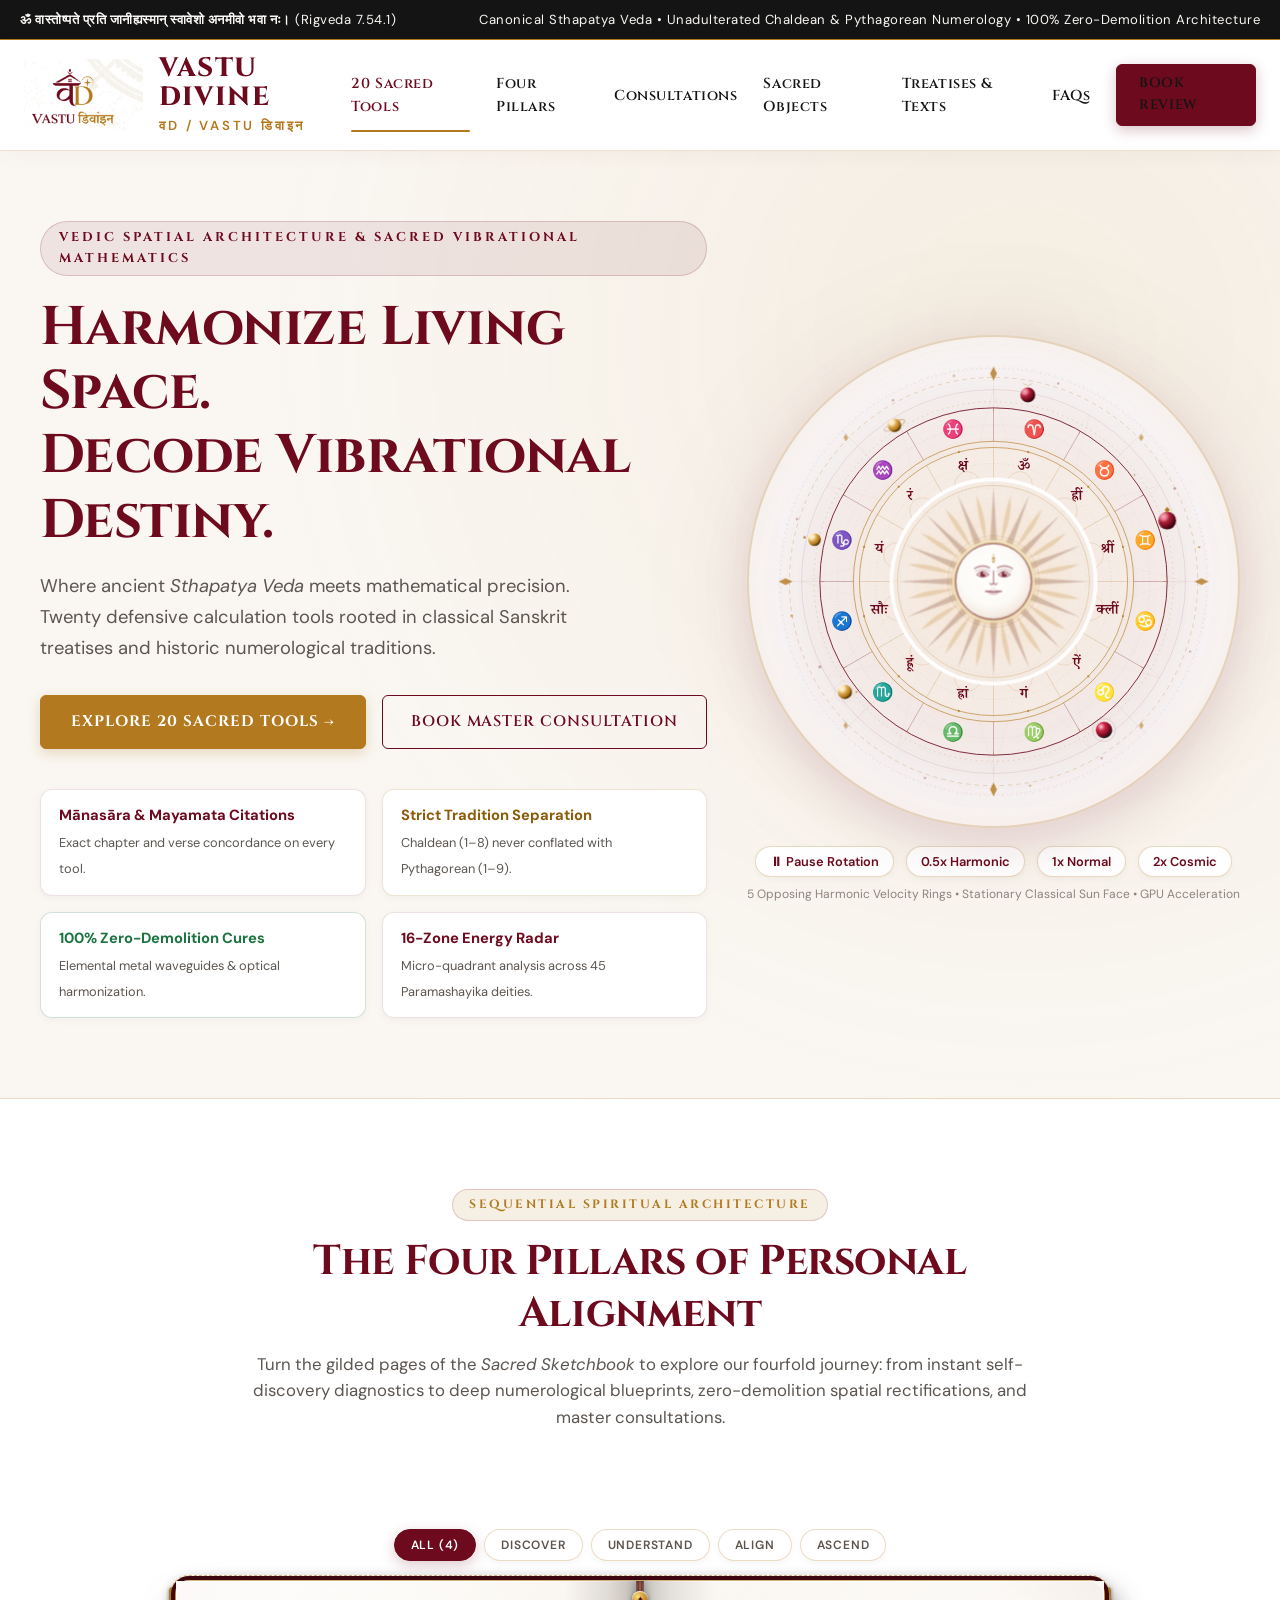
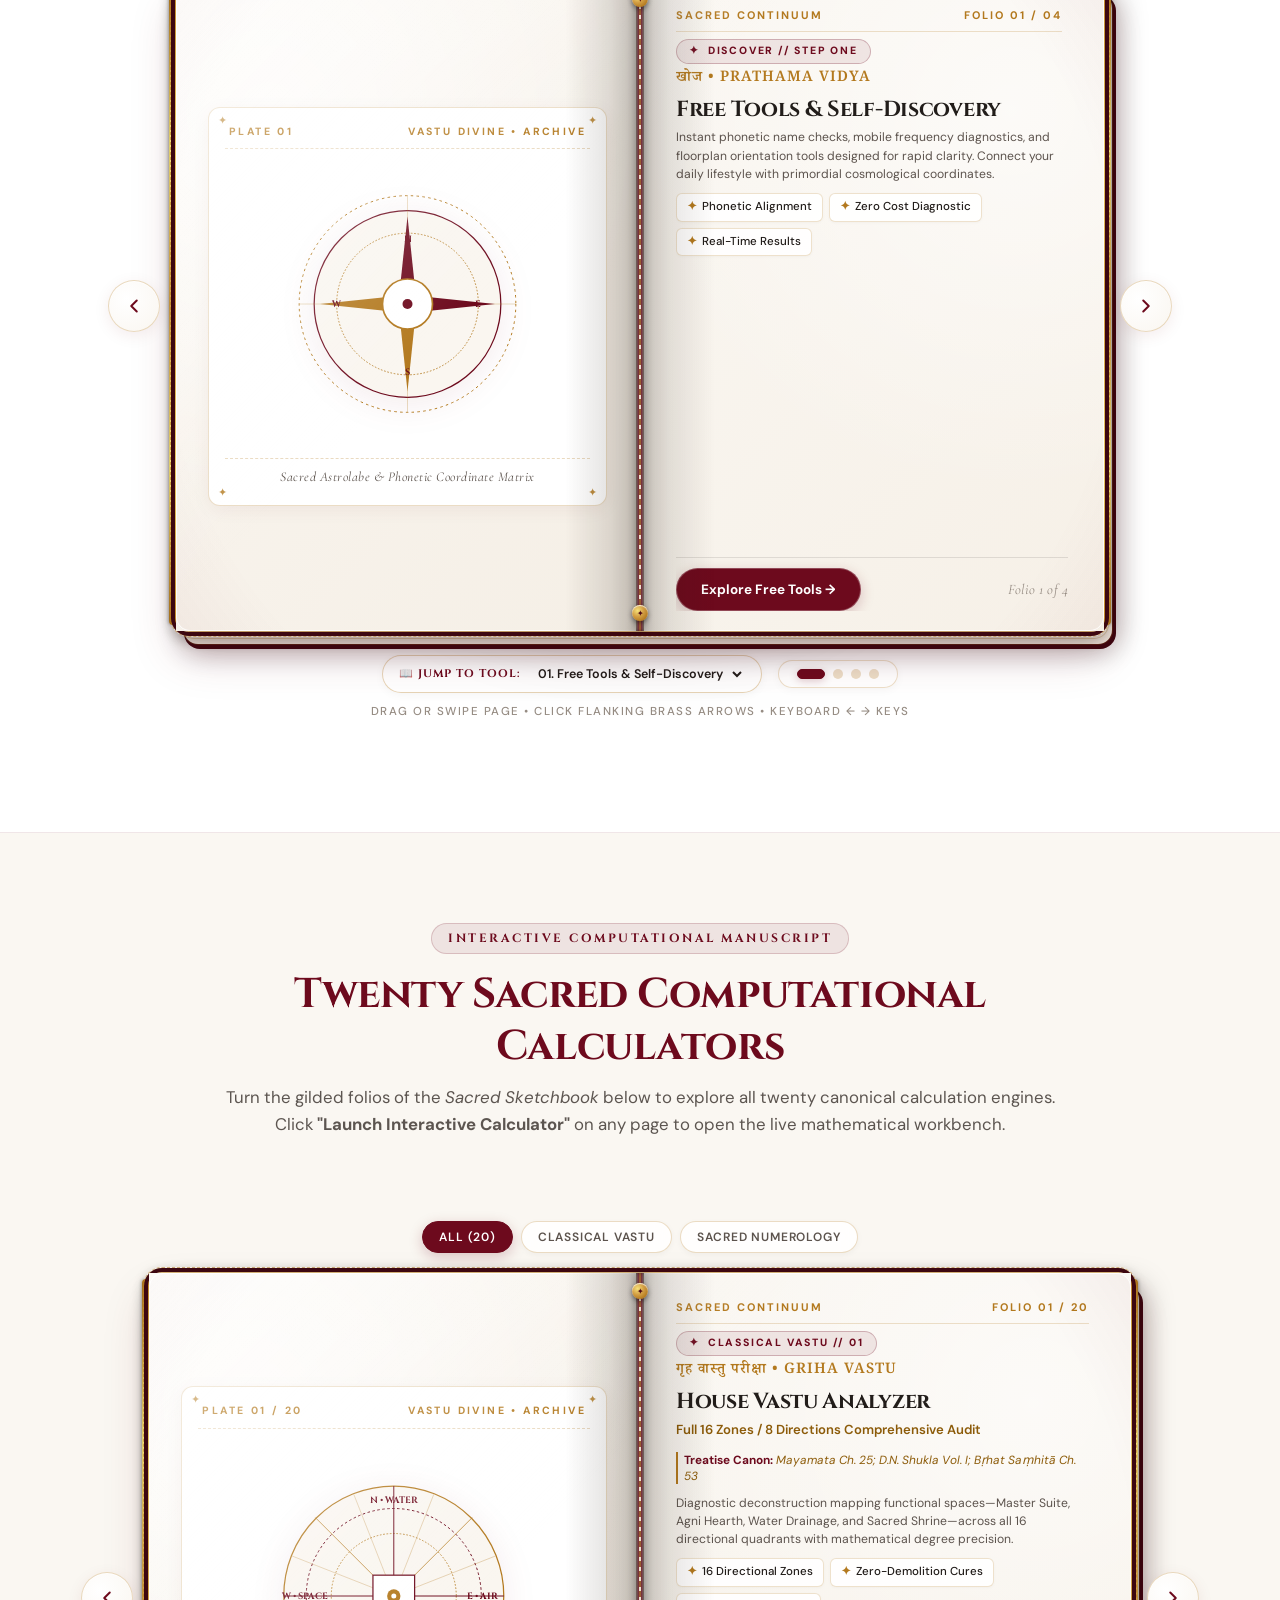
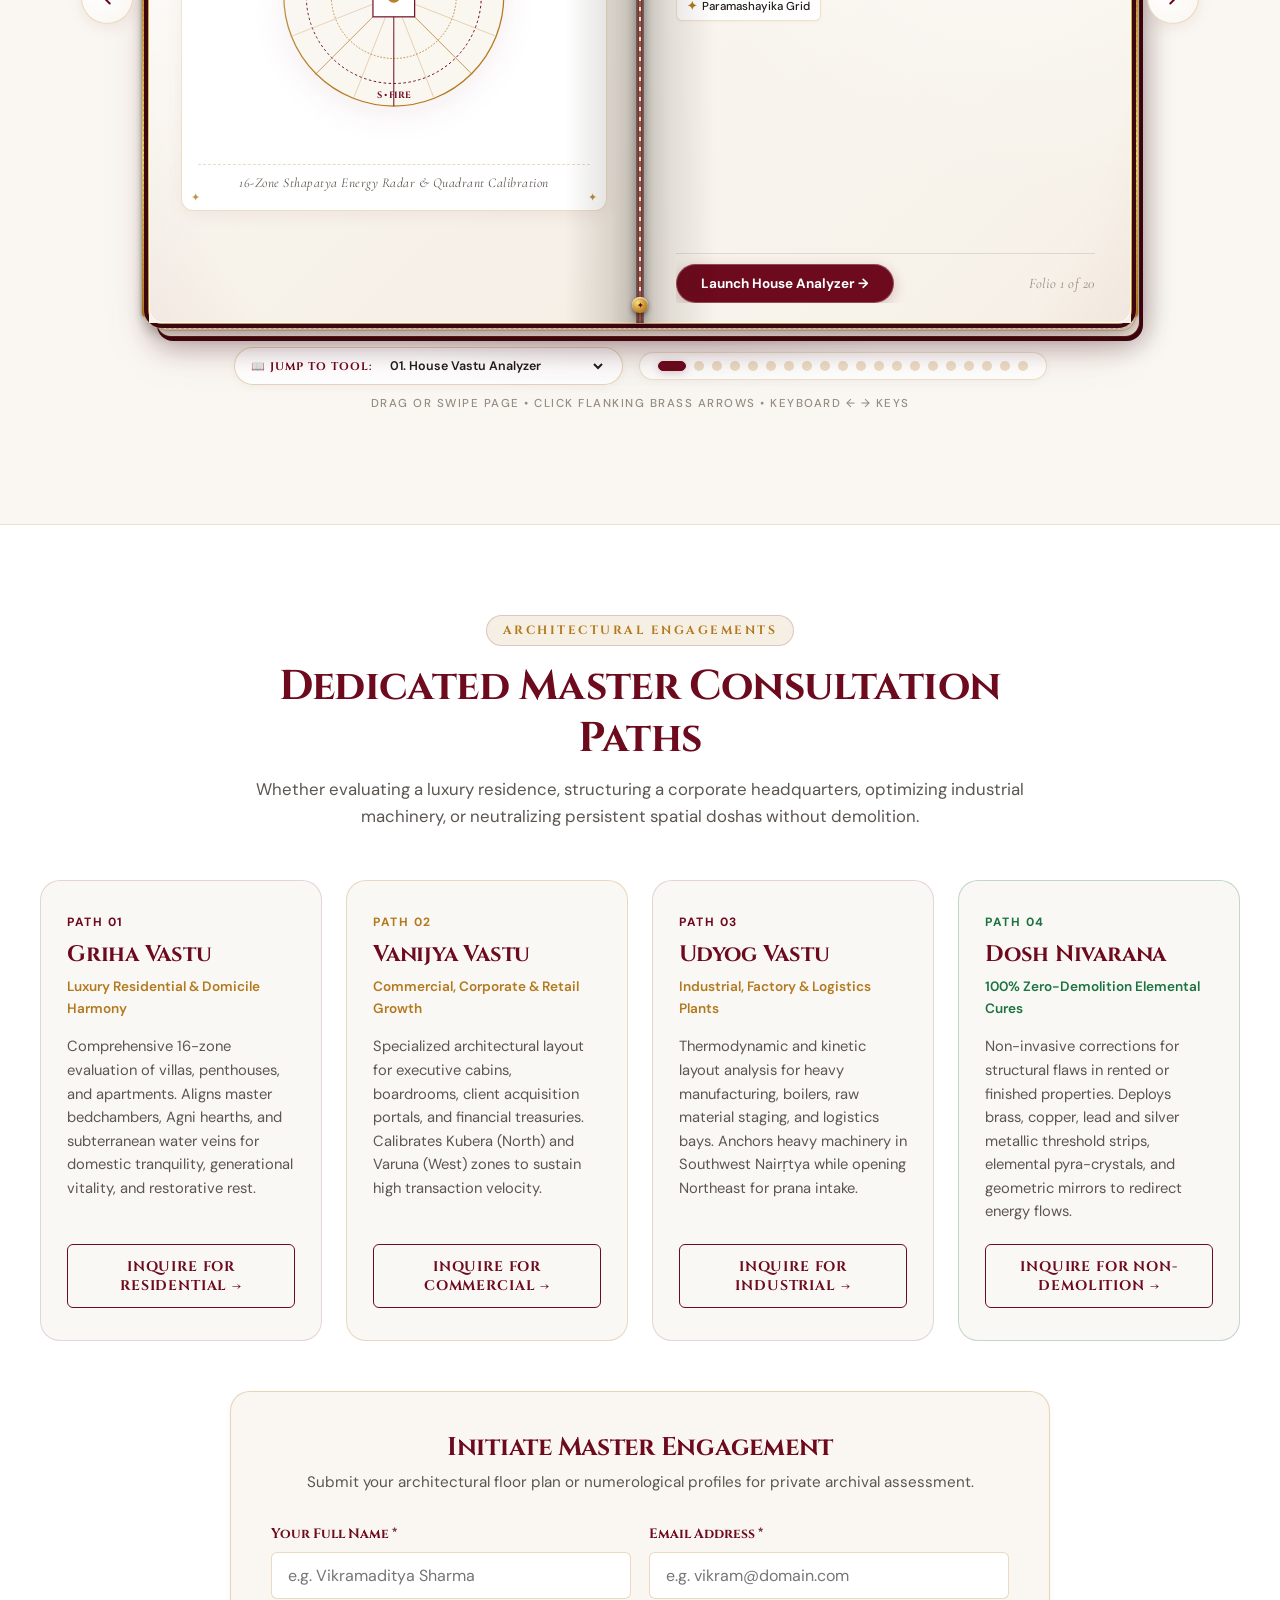
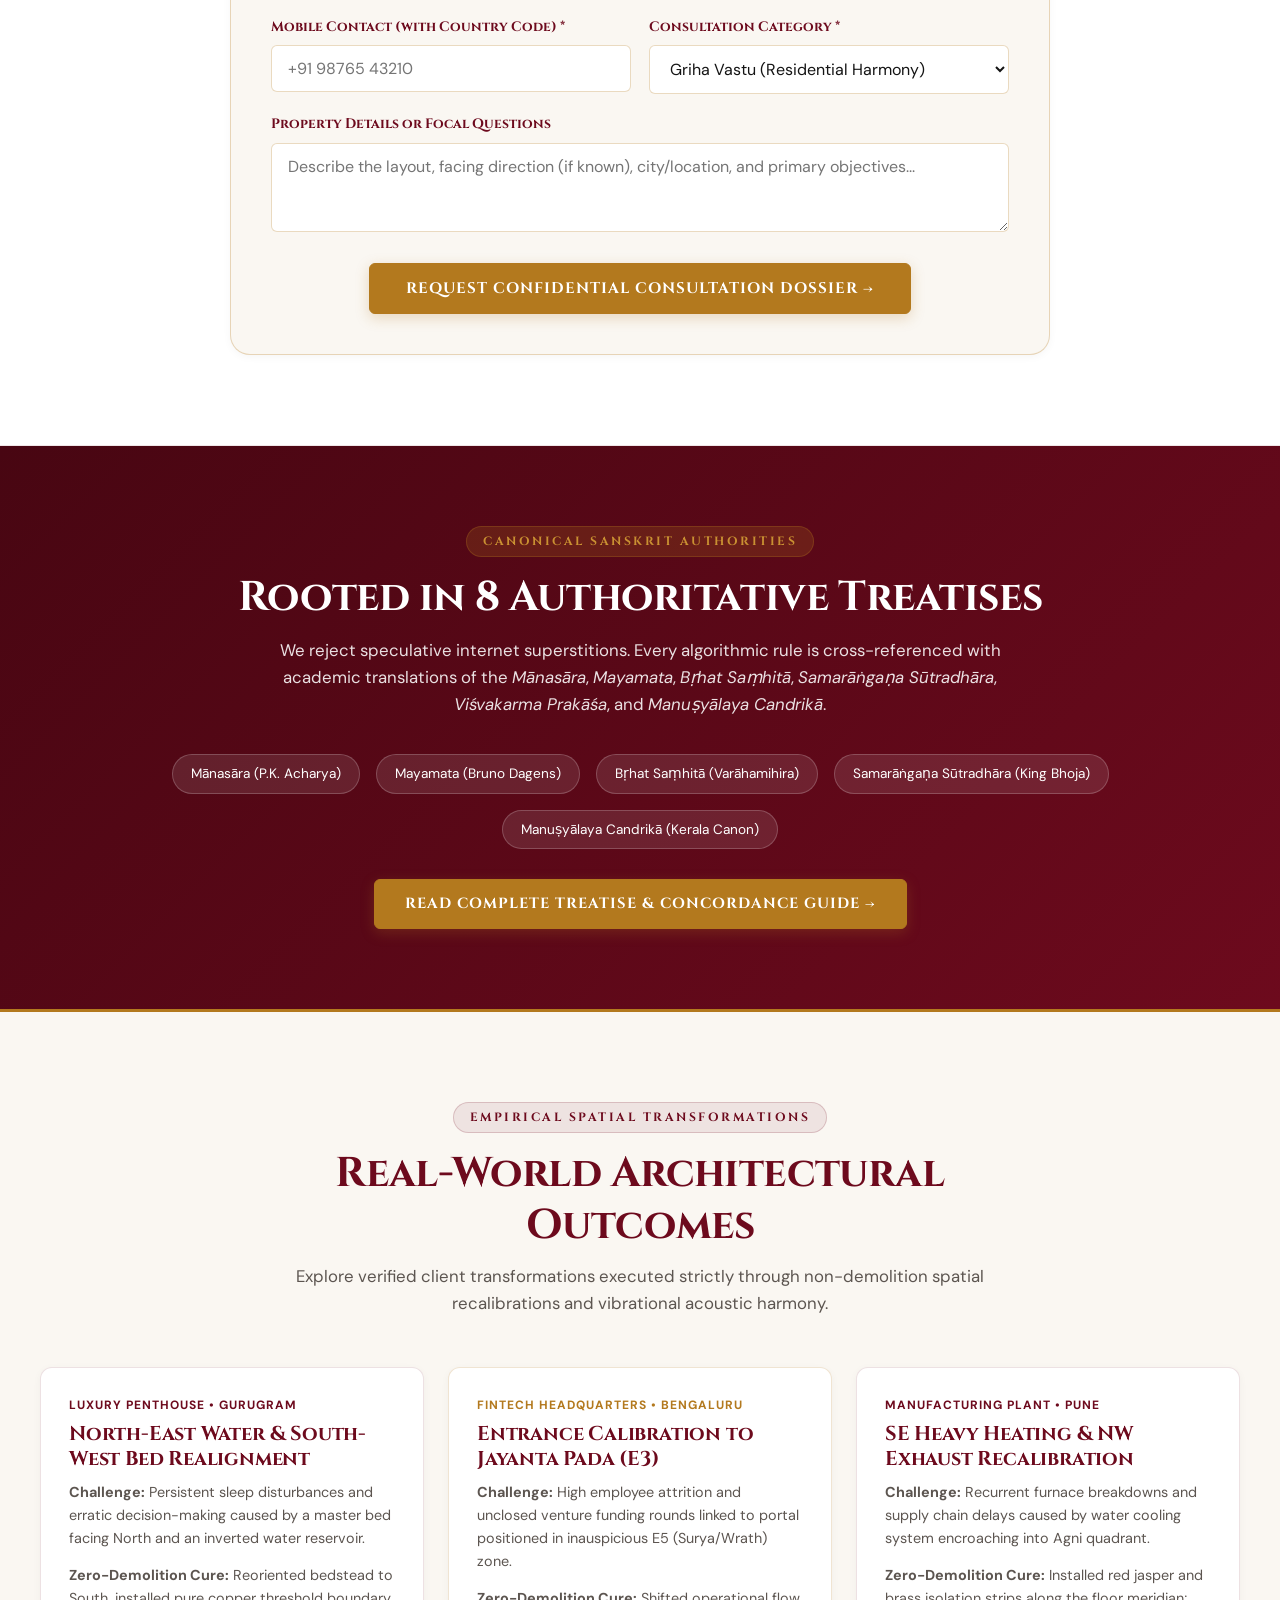
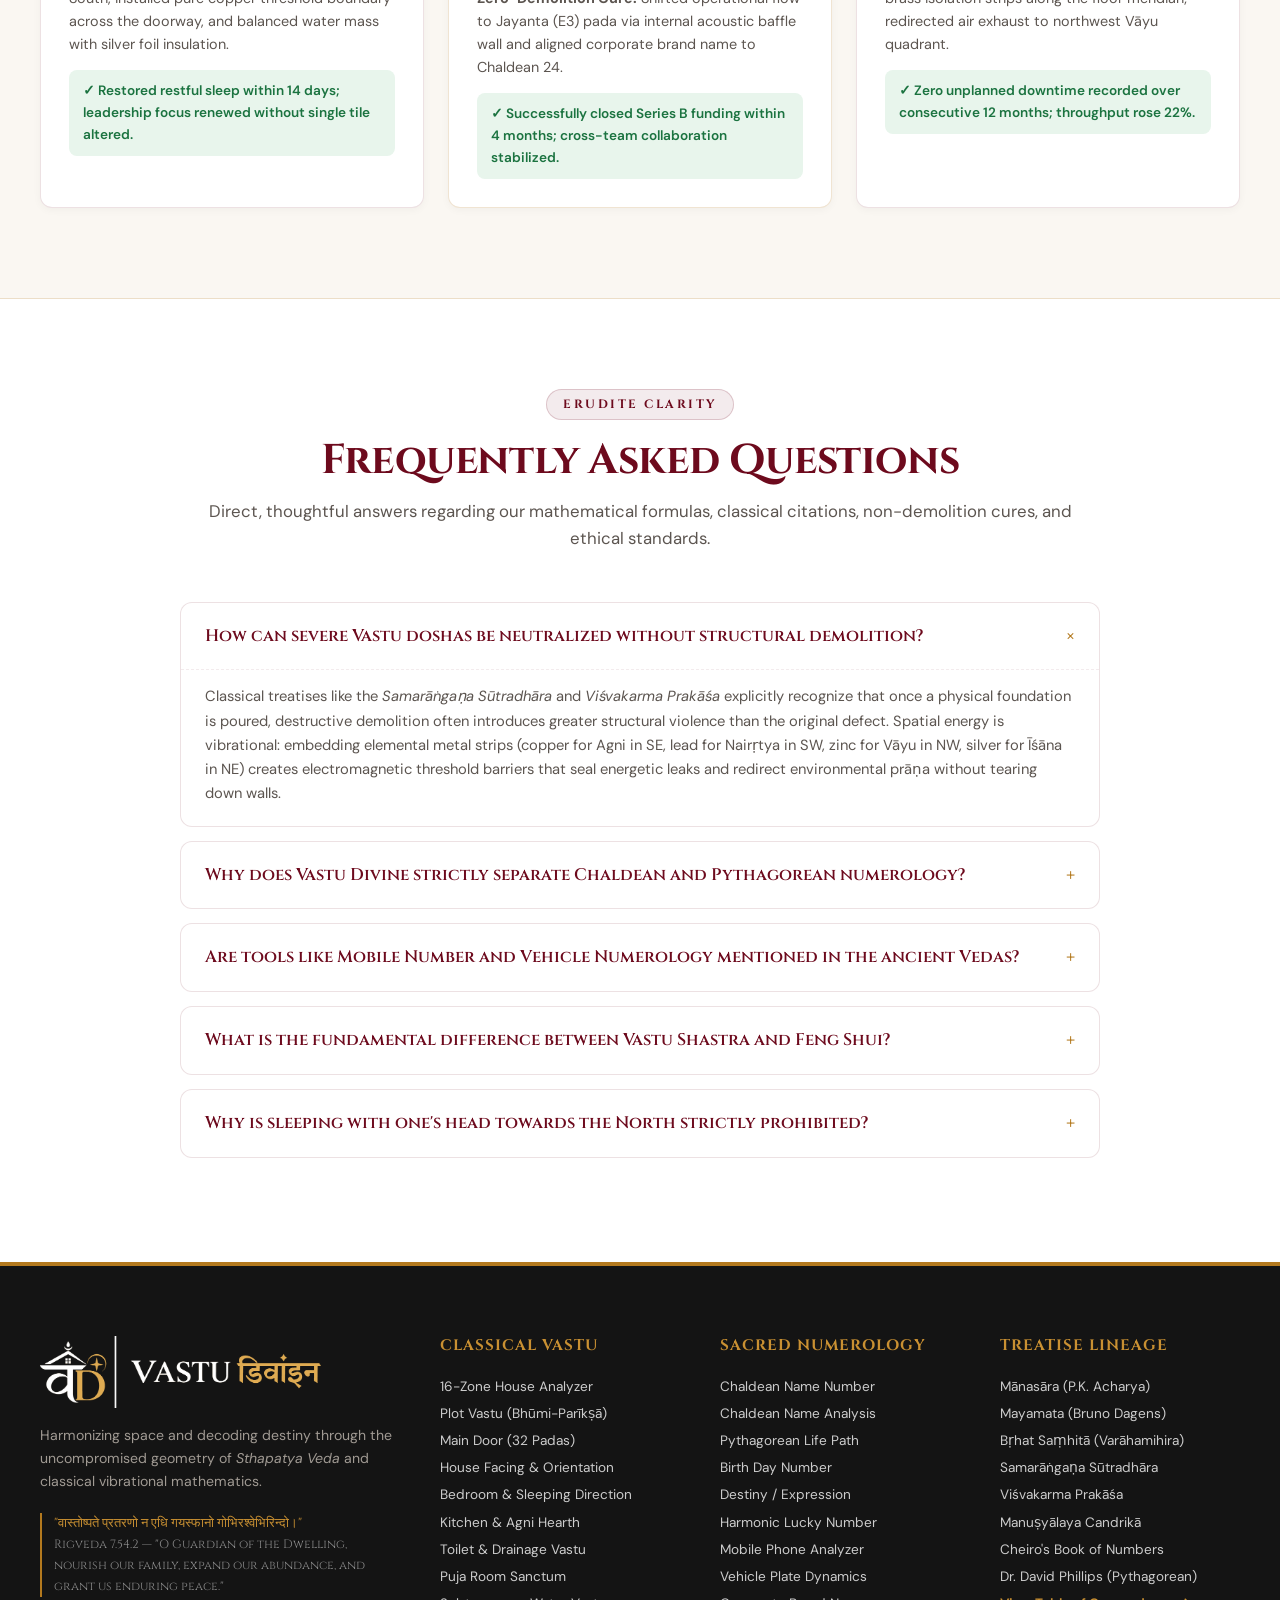
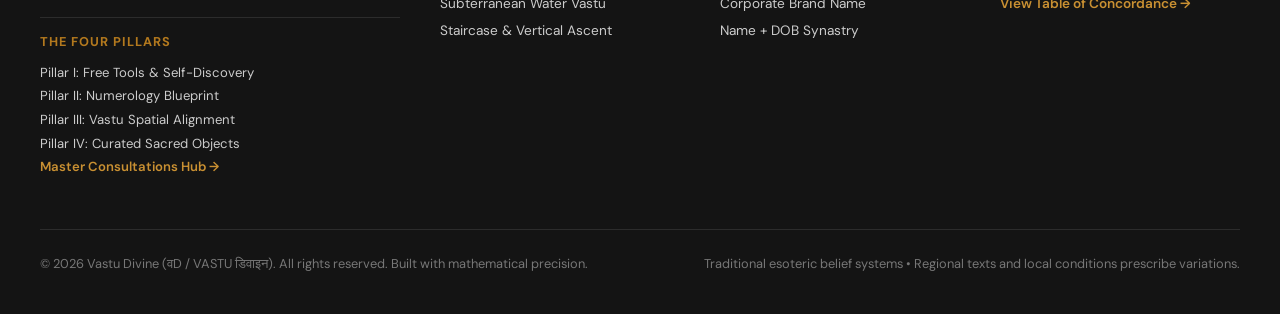
==== commit 569a68ab: "feat: Add dedicated standalone pages for Four Pillars of Personal Alignment and Consultations" ====
--- a/index.html
+++ b/index.html
@@ -502,11 +502,11 @@
             <nav class="nav-links" id="primary-nav">
                 <a href="#tools-suite" class="nav-link active">20 Sacred Tools</a>
                 <a href="#four-pillars" class="nav-link">Four Pillars</a>
-                <a href="#consultation-paths" class="nav-link">Consultations</a>
+                <a href="pages/consultations.html" class="nav-link">Consultations</a>
+                <a href="pages/shop.html" class="nav-link">Sacred Objects</a>
                 <a href="pages/methodology.html" class="nav-link">Treatises &amp; Texts</a>
-                <a href="#case-studies" class="nav-link">Case Studies</a>
                 <a href="#faqs" class="nav-link">FAQs</a>
-                <a href="#consultation-paths" class="btn btn-primary" style="padding: 8px 22px; font-size: 0.85rem;">Book Consultation</a>
+                <a href="pages/consultations.html" class="btn btn-primary" style="padding: 8px 22px; font-size: 0.85rem;">Book Review</a>
             </nav>
 
             <button class="mobile-menu-btn" id="mobile-toggle" aria-label="Toggle Navigation">☰</button>
@@ -988,9 +988,19 @@
                     <p style="color: #A09A93; font-size: 0.88rem; line-height: 1.65; max-width: 380px; margin-bottom: 20px;">
                         Harmonizing space and decoding destiny through the uncompromised geometry of <em>Sthapatya Veda</em> and classical vibrational mathematics.
                     </p>
-                    <div style="font-family: var(--font-heading); font-size: 0.82rem; color: var(--clr-gold-light); line-height: 1.6; border-left: 2px solid var(--clr-gold); padding-left: 12px;">
+                    <div style="font-family: var(--font-heading); font-size: 0.82rem; color: var(--clr-gold-light); line-height: 1.6; border-left: 2px solid var(--clr-gold); padding-left: 12px; margin-bottom: 20px;">
                         "वास्तोष्पते प्रतरणो न एधि गयस्फानो गोभिरश्वेभिरिन्दो।"<br>
                         <span style="font-size: 0.75rem; color: #888;">Rigveda 7.54.2 — "O Guardian of the Dwelling, nourish our family, expand our abundance, and grant us enduring peace."</span>
+                    </div>
+                    <div style="padding-top: 14px; border-top: 1px solid rgba(255,255,255,0.1);">
+                        <div style="font-size: 0.8rem; font-weight: 700; color: var(--clr-gold); text-transform: uppercase; letter-spacing: 1px; margin-bottom: 8px;">The Four Pillars</div>
+                        <ul style="list-style: none; padding: 0; margin: 0; font-size: 0.82rem; line-height: 1.8;">
+                            <li><a href="pages/discover.html" style="color: #CCCCCC;">Pillar I: Free Tools &amp; Self-Discovery</a></li>
+                            <li><a href="pages/numerology.html" style="color: #CCCCCC;">Pillar II: Numerology Blueprint</a></li>
+                            <li><a href="pages/vastu.html" style="color: #CCCCCC;">Pillar III: Vastu Spatial Alignment</a></li>
+                            <li><a href="pages/shop.html" style="color: #CCCCCC;">Pillar IV: Curated Sacred Objects</a></li>
+                            <li><a href="pages/consultations.html" style="color: var(--clr-gold-light); font-weight: 600;">Master Consultations Hub →</a></li>
+                        </ul>
                     </div>
                 </div>
 
